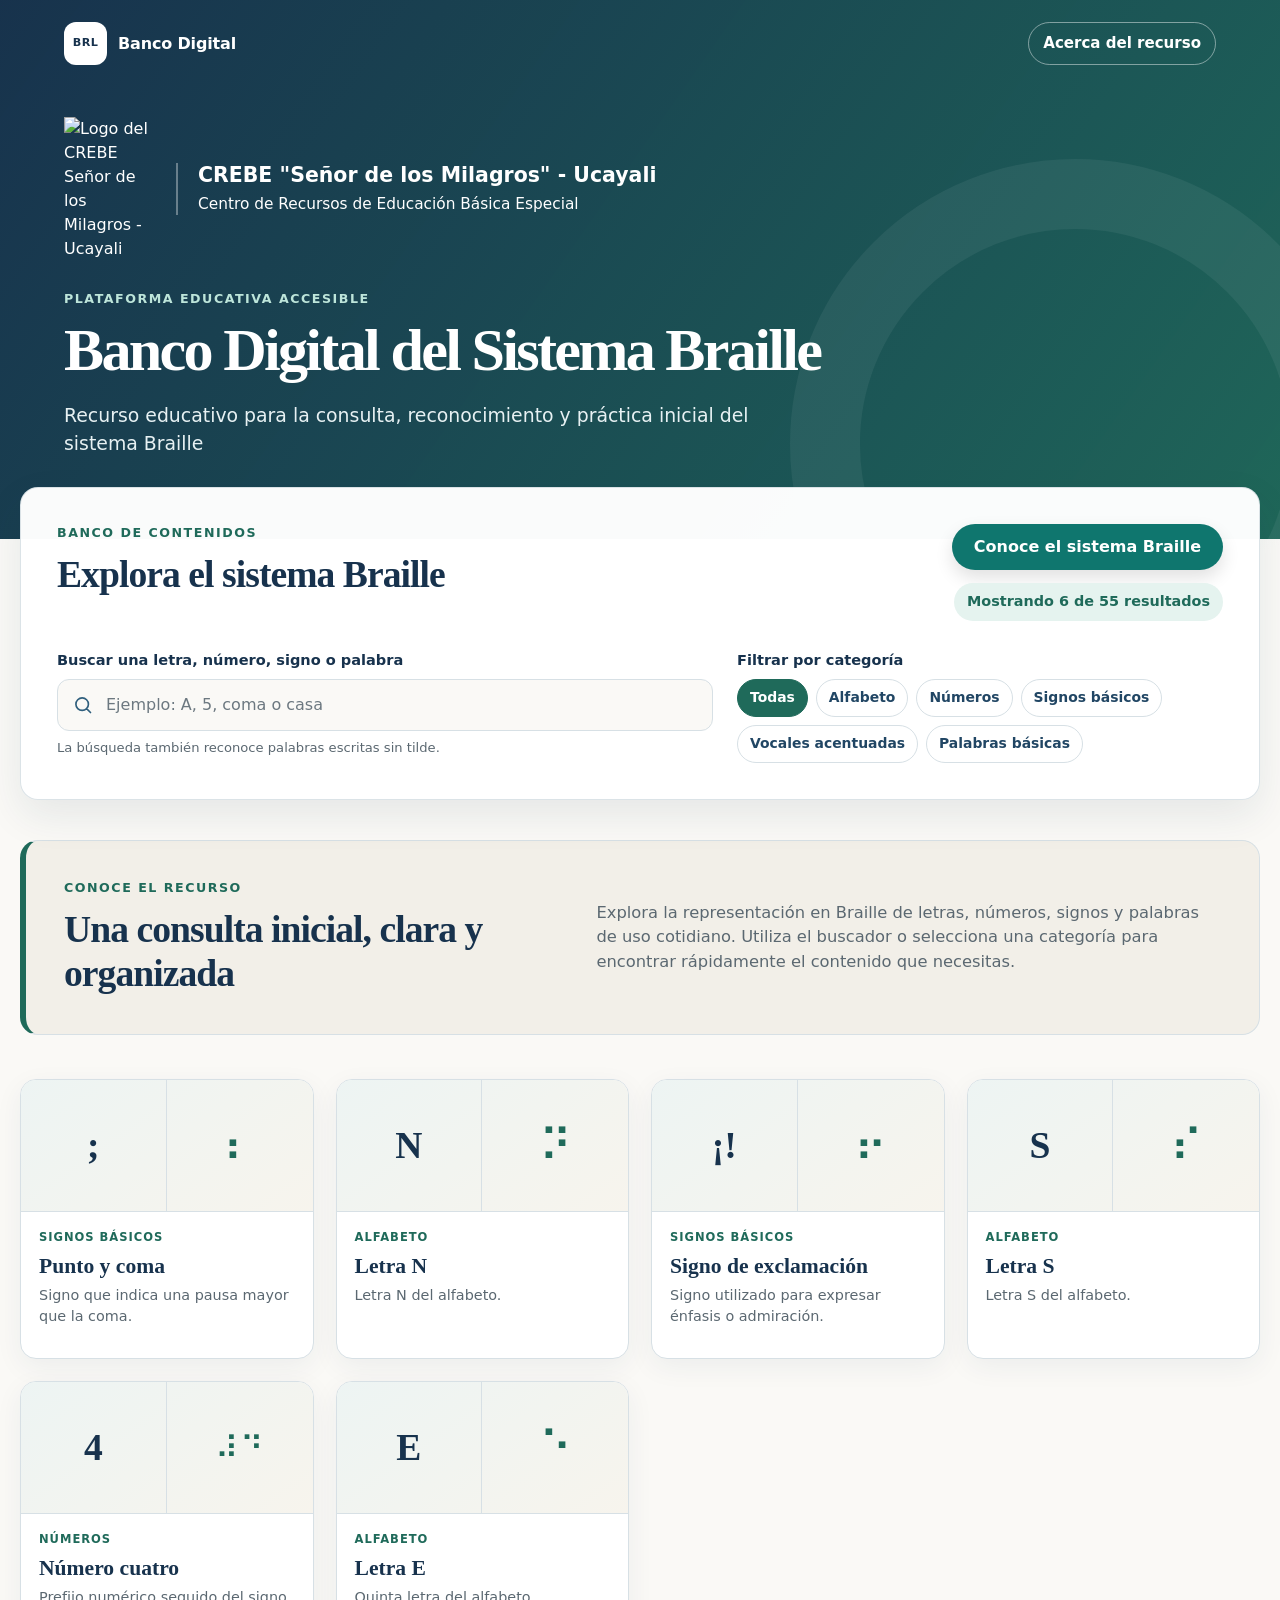
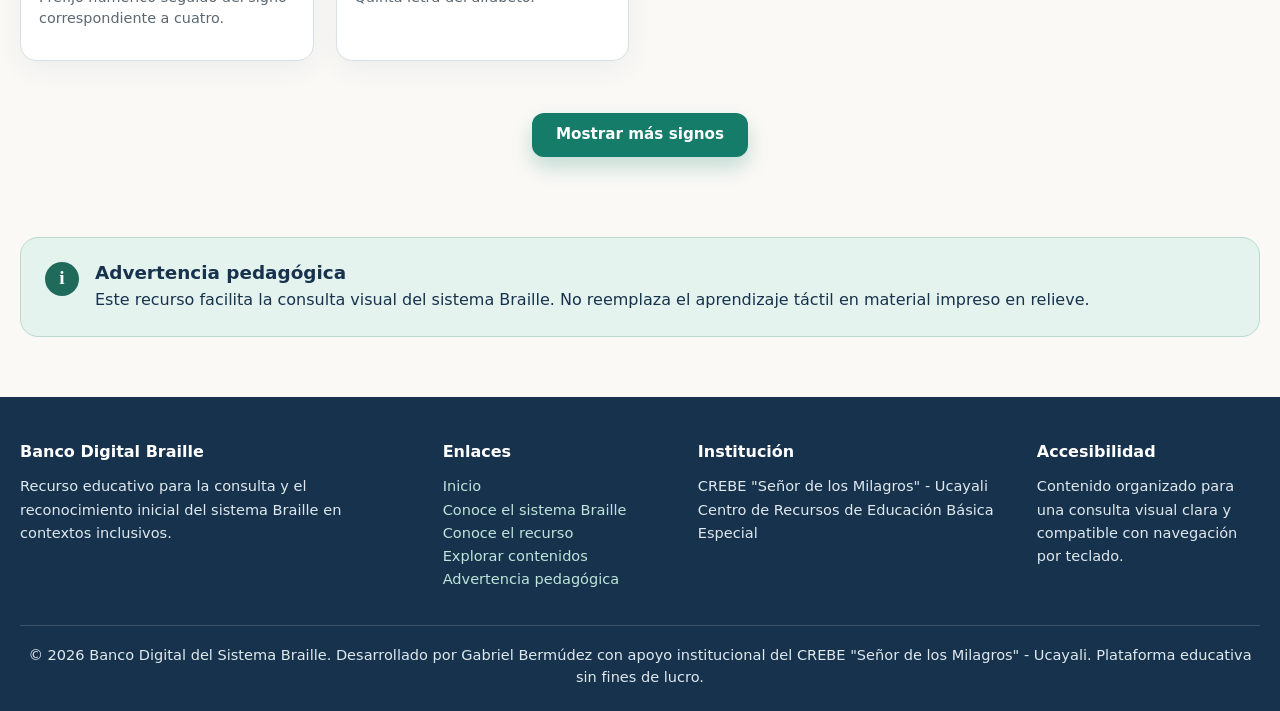
==== index.html @ b53f43fb "Update index.html" ====
<!doctype html>
<html lang="es">
<head>
  <meta charset="utf-8">
  <meta name="viewport" content="width=device-width, initial-scale=1">
  <meta
    name="description"
    content="Banco Digital del Sistema Braille: recurso educativo para consultar letras, números, signos y palabras básicas en Braille."
  >
  <title>Banco Digital del Sistema Braille</title>
  <link rel="stylesheet" href="estilos.css?v=6">

  <style>
    .acciones-panel{
      display:flex;
      flex-direction:column;
      align-items:flex-end;
      gap:10px;
    }

    .botones-panel{
      display:flex;
      flex-wrap:wrap;
      justify-content:flex-end;
      gap:10px;
    }

    .boton-braille-teoria{
      display:inline-block;
      text-decoration:none;
      background:#0f766e;
      color:#ffffff;
      padding:11px 22px;
      border-radius:999px;
      font-weight:800;
      white-space:nowrap;
      box-shadow:0 8px 18px rgba(0,0,0,.12);
    }

    .boton-braille-teoria:hover{
      background:#0b4f4a;
      color:#ffffff;
    }

    @media (max-width:700px){
      .acciones-panel{
        align-items:flex-start;
        width:100%;
      }

      .botones-panel{
        width:100%;
        flex-direction:column;
      }

      .boton-braille-teoria{
        width:100%;
        text-align:center;
      }
    }
  </style>
</head>

<body>
  <a class="salto-contenido" href="#contenido-principal">
    Ir al contenido
  </a>

  <header class="cabecera">
    <nav class="navegacion" aria-label="Navegación principal">
      <a class="marca" href="index.html" aria-label="Inicio">
        <span class="marca-icono" aria-hidden="true">BRL</span>
        <span>Banco Digital</span>
      </a>
      <a class="enlace-cabecera" href="#presentacion">Acerca del recurso</a>
    </nav>

    <div class="portada">
      <div class="bloque-institucional" aria-label="Identidad institucional">
        <img
          class="logo-crebe"
          src="logo-crebe.png"
          alt="Logo del CREBE Señor de los Milagros - Ucayali"
        >
        <div class="texto-institucional">
          <p class="nombre-institucional">
            CREBE "Señor de los Milagros" - Ucayali
          </p>
          <p class="detalle-institucional">
            Centro de Recursos de Educación Básica Especial
          </p>
        </div>
      </div>

      <p class="etiqueta">Plataforma educativa accesible</p>
      <h1>Banco Digital del Sistema Braille</h1>
      <p class="subtitulo">
        Recurso educativo para la consulta, reconocimiento y práctica inicial
        del sistema Braille
      </p>
    </div>
  </header>

  <main id="contenido-principal">

    <section class="panel-busqueda" aria-labelledby="titulo-catalogo">
      <div class="panel-encabezado">
        <div>
          <p class="sobretitulo">Banco de contenidos</p>
          <h2 id="titulo-catalogo">Explora el sistema Braille</h2>
        </div>

        <div class="acciones-panel">
          <div class="botones-panel">
            <a href="teoria.html" class="boton-braille-teoria">
              Conoce el sistema Braille
            </a>
          </div>

          <p
            id="contador-resultados"
            class="contador"
            role="status"
            aria-live="polite"
          >
            Cargando contenidos…
          </p>
        </div>
      </div>

      <div class="herramientas">
        <div class="grupo-busqueda">
          <label for="buscador">
            Buscar una letra, número, signo o palabra
          </label>
          <div class="campo-busqueda">
            <svg
              aria-hidden="true"
              viewBox="0 0 24 24"
              width="20"
              height="20"
            >
              <path
                d="m21 21-4.7-4.7m2.2-5.3a7.5 7.5 0 1 1-15 0 7.5 7.5 0 0 1 15 0Z"
                fill="none"
                stroke="currentColor"
                stroke-linecap="round"
                stroke-width="2"
              />
            </svg>
            <input
              id="buscador"
              name="buscador"
              type="search"
              placeholder="Ejemplo: A, 5, coma o casa"
              autocomplete="off"
              aria-describedby="ayuda-busqueda"
            >
          </div>
          <p id="ayuda-busqueda" class="ayuda">
            La búsqueda también reconoce palabras escritas sin tilde.
          </p>
        </div>

        <div class="grupo-filtros">
          <p id="titulo-filtros">Filtrar por categoría</p>
          <div class="filtros" role="group" aria-labelledby="titulo-filtros">
            <button
              class="filtro activo"
              type="button"
              data-categoria="todas"
              aria-pressed="true"
            >
              Todas
            </button>
            <button
              class="filtro"
              type="button"
              data-categoria="alfabeto"
              aria-pressed="false"
            >
              Alfabeto
            </button>
            <button
              class="filtro"
              type="button"
              data-categoria="numeros"
              aria-pressed="false"
            >
              Números
            </button>
            <button
              class="filtro"
              type="button"
              data-categoria="signos-basicos"
              aria-pressed="false"
            >
              Signos básicos
            </button>
            <button
              class="filtro"
              type="button"
              data-categoria="vocales-acentuadas"
              aria-pressed="false"
            >
              Vocales acentuadas
            </button>
            <button
              class="filtro"
              type="button"
              data-categoria="palabras-basicas"
              aria-pressed="false"
            >
              Palabras básicas
            </button>
          </div>
        </div>
      </div>
    </section>

    <section
      id="presentacion"
      class="seccion-presentacion"
      aria-labelledby="titulo-presentacion"
    >
      <div class="panel-presentacion">
        <div>
          <p class="sobretitulo">Conoce el recurso</p>
          <h2 id="titulo-presentacion">
            Una consulta inicial, clara y organizada
          </h2>
        </div>
        <p>
          Explora la representación en Braille de letras, números, signos y
          palabras de uso cotidiano. Utiliza el buscador o selecciona una
          categoría para encontrar rápidamente el contenido que necesitas.
        </p>
      </div>
    </section>

    <section class="catalogo" aria-labelledby="titulo-resultados">
      <h2 id="titulo-resultados" class="solo-lectores">
        Resultados de la consulta
      </h2>

      <div id="lista-tarjetas" class="lista-tarjetas" aria-busy="true"></div>

      <div class="contenedor-boton-mas">
        <button
          id="mostrar-aleatorio"
          class="boton-mas"
          type="button"
        >
          Mostrar más signos
        </button>
      </div>

      <div id="estado-vacio" class="estado-vacio" hidden>
        <p class="estado-vacio-simbolo" aria-hidden="true">⠿</p>
        <h3>No encontramos resultados</h3>
        <p>
          Prueba con otro término o selecciona una categoría diferente.
        </p>
        <button
          id="limpiar-filtros"
          class="boton boton-primario"
          type="button"
        >
          Ver todos los contenidos
        </button>
      </div>

      <div id="mensaje-error" class="mensaje-error" role="alert" hidden>
        <h3>No se pudieron cargar los contenidos</h3>
        <p>
          Abre el sitio desde un servidor web local o desde GitHub Pages e
          inténtalo nuevamente.
        </p>
      </div>
    </section>

    <section
      id="aviso-pedagogico"
      class="seccion-aviso"
      aria-labelledby="titulo-aviso"
    >
      <aside class="aviso-pedagogico">
        <div class="aviso-icono" aria-hidden="true">i</div>
        <div>
          <h2 id="titulo-aviso">Advertencia pedagógica</h2>
          <p>
            Este recurso facilita la consulta visual del sistema Braille. No
            reemplaza el aprendizaje táctil en material impreso en relieve.
          </p>
        </div>
      </aside>
    </section>
  </main>

  <footer>
    <div class="footer-contenido">
      <div class="footer-bloque">
        <h2>Banco Digital Braille</h2>
        <p>
          Recurso educativo para la consulta y el reconocimiento inicial del
          sistema Braille en contextos inclusivos.
        </p>
      </div>

      <div class="footer-bloque">
        <h2>Enlaces</h2>
        <p>
          <a href="index.html">Inicio</a><br>
          <a href="teoria.html">Conoce el sistema Braille</a><br>
          <a href="#presentacion">Conoce el recurso</a><br>
          <a href="#titulo-catalogo">Explorar contenidos</a><br>
          <a href="#aviso-pedagogico">Advertencia pedagógica</a>
        </p>
      </div>

      <div class="footer-bloque">
        <h2>Institución</h2>
        <p>
          CREBE "Señor de los Milagros" - Ucayali<br>
          Centro de Recursos de Educación Básica Especial
        </p>
      </div>

      <div class="footer-bloque">
        <h2>Accesibilidad</h2>
        <p>
          Contenido organizado para una consulta visual clara y compatible con
          navegación por teclado.
        </p>
      </div>
    </div>

    <div class="footer-final">
      <p>
        © 2026 Banco Digital del Sistema Braille. Desarrollado por Gabriel
        Bermúdez con apoyo institucional del CREBE "Señor de los Milagros" -
        Ucayali. Plataforma educativa sin fines de lucro.
      </p>
    </div>
  </footer>

  <script src="app.js?v=8" defer></script>
</body>
</html>
---- estilos.css ----
:root {
  color-scheme: light;
  --azul-900: #17324d;
  --azul-800: #214664;
  --azul-700: #2f5f7d;
  --azul-100: #e8f1f5;
  --verde-700: #1f6a5a;
  --verde-600: #287c68;
  --verde-100: #e5f3ef;
  --arena-50: #faf9f6;
  --arena-100: #f2efe8;
  --tinta: #202c35;
  --texto-suave: #5b6871;
  --blanco: #ffffff;
  --borde: #d7e0e5;
  --error: #7a2e2e;
  --sombra: 0 16px 40px rgba(23, 50, 77, 0.09);
  --radio: 18px;
  font-family:
    Inter, ui-sans-serif, system-ui, -apple-system, BlinkMacSystemFont,
    "Segoe UI", sans-serif;
}

* {
  box-sizing: border-box;
}

html {
  scroll-behavior: smooth;
}

body {
  min-width: 320px;
  margin: 0;
  color: var(--tinta);
  background:
    radial-gradient(circle at 90% 8%, #dcedea 0, transparent 24rem),
    var(--arena-50);
  line-height: 1.5;
}

button,
input {
  font: inherit;
}

a {
  color: var(--verde-700);
}

a:focus-visible,
button:focus-visible,
input:focus-visible {
  outline: 3px solid #f0ad4e;
  outline-offset: 3px;
}

[hidden] {
  display: none !important;
}

.salto-contenido {
  position: fixed;
  top: 12px;
  left: 12px;
  z-index: 100;
  padding: 10px 14px;
  color: var(--blanco);
  background: var(--azul-900);
  border-radius: 8px;
  transform: translateY(-160%);
  transition: transform 0.2s ease;
}

.salto-contenido:focus {
  transform: translateY(0);
}

/* Cabecera */

.cabecera {
  position: relative;
  overflow: hidden;
  padding: 22px clamp(20px, 5vw, 72px) 82px;
  color: var(--blanco);
  background:
    linear-gradient(125deg, rgba(23, 50, 77, 0.97), rgba(31, 106, 90, 0.93)),
    var(--azul-900);
}

.cabecera::after {
  position: absolute;
  right: -80px;
  bottom: -190px;
  width: 430px;
  height: 430px;
  border: 70px solid rgba(255, 255, 255, 0.06);
  border-radius: 50%;
  content: "";
}

.navegacion {
  position: relative;
  z-index: 1;
  display: flex;
  align-items: center;
  justify-content: space-between;
  max-width: 1240px;
  margin: 0 auto;
}

.marca {
  display: inline-flex;
  gap: 11px;
  align-items: center;
  color: var(--blanco);
  font-weight: 750;
  letter-spacing: -0.01em;
  text-decoration: none;
}

.marca-icono {
  display: grid;
  width: 43px;
  height: 43px;
  place-items: center;
  color: var(--azul-900);
  background: var(--blanco);
  border-radius: 12px;
  font-size: 0.7rem;
  font-weight: 850;
  letter-spacing: 0.04em;
}

.enlace-cabecera {
  padding: 9px 14px;
  color: var(--blanco);
  border: 1px solid rgba(255, 255, 255, 0.45);
  border-radius: 999px;
  font-size: 0.94rem;
  font-weight: 700;
  text-decoration: none;
}

.enlace-cabecera:hover {
  color: var(--azul-900);
  background: var(--blanco);
}

.portada {
  position: relative;
  z-index: 1;
  max-width: 1240px;
  margin: 52px auto 0;
}

.bloque-institucional {
  display: flex;
  gap: 1.25rem;
  align-items: center;
  max-width: 760px;
  margin-bottom: 1.8rem;
}

.logo-crebe {
  display: block;
  flex-shrink: 0;
  width: 92px;
  max-width: 92px;
  height: auto;
  object-fit: contain;
}

.texto-institucional {
  padding-left: 1.25rem;
  border-left: 2px solid rgba(255, 255, 255, 0.35);
}

.nombre-institucional {
  margin: 0;
  color: var(--blanco);
  font-size: clamp(1rem, 1.6vw, 1.35rem);
  font-weight: 700;
  line-height: 1.25;
}

.detalle-institucional {
  margin: 0.35rem 0 0;
  color: var(--blanco);
  font-size: clamp(0.9rem, 1.2vw, 1.05rem);
  font-weight: 500;
  line-height: 1.35;
}

.etiqueta,
.sobretitulo {
  margin: 0 0 10px;
  color: #bde5da;
  font-size: 0.79rem;
  font-weight: 800;
  letter-spacing: 0.12em;
  text-transform: uppercase;
}

.portada h1 {
  max-width: 800px;
  margin: 0;
  font-family: Georgia, "Times New Roman", serif;
  font-size: clamp(2.25rem, 4.7vw, 4.1rem);
  font-weight: 600;
  line-height: 1.03;
  letter-spacing: -0.045em;
}

.subtitulo {
  max-width: 700px;
  margin: 20px 0 0;
  color: #e7f1f3;
  font-size: clamp(1rem, 1.7vw, 1.18rem);
}

/* Contenido principal y búsqueda */

main {
  width: min(1240px, calc(100% - 40px));
  margin: 0 auto;
}

.panel-busqueda {
  position: relative;
  z-index: 2;
  margin-top: -52px;
  padding: clamp(22px, 4vw, 36px);
  background: rgba(255, 255, 255, 0.98);
  border: 1px solid rgba(215, 224, 229, 0.9);
  border-radius: var(--radio);
  box-shadow: var(--sombra);
}

.panel-encabezado {
  display: flex;
  gap: 20px;
  align-items: flex-start;
  justify-content: space-between;
}

.sobretitulo {
  color: var(--verde-700);
}

h2 {
  margin: 0;
  color: var(--azul-900);
  font-family: Georgia, "Times New Roman", serif;
  font-size: clamp(1.7rem, 3vw, 2.35rem);
  font-weight: 600;
  line-height: 1.18;
  letter-spacing: -0.025em;
}

.contador {
  flex: none;
  margin: 3px 0 0;
  padding: 8px 13px;
  color: var(--verde-700);
  background: var(--verde-100);
  border-radius: 999px;
  font-size: 0.9rem;
  font-weight: 800;
}

.herramientas {
  display: grid;
  grid-template-columns: minmax(0, 1.35fr) minmax(300px, 1fr);
  gap: 24px;
  margin-top: 28px;
}

.grupo-busqueda label,
.grupo-filtros > p {
  display: block;
  margin: 0 0 8px;
  color: var(--azul-900);
  font-size: 0.91rem;
  font-weight: 750;
}

.campo-busqueda {
  position: relative;
}

.campo-busqueda svg {
  position: absolute;
  top: 50%;
  left: 16px;
  color: var(--azul-700);
  transform: translateY(-50%);
  pointer-events: none;
}

#buscador {
  width: 100%;
  height: 52px;
  padding: 0 16px 0 48px;
  color: var(--tinta);
  background: var(--arena-50);
  border: 1px solid var(--borde);
  border-radius: 12px;
}

#buscador:hover {
  border-color: var(--azul-700);
}

#buscador::placeholder {
  color: #6c7880;
}

.ayuda {
  margin: 7px 0 0;
  color: var(--texto-suave);
  font-size: 0.82rem;
}

.filtros {
  display: flex;
  flex-wrap: wrap;
  gap: 8px;
}

.filtro {
  min-height: 38px;
  padding: 7px 12px;
  color: var(--azul-800);
  background: var(--blanco);
  border: 1px solid var(--borde);
  border-radius: 999px;
  font-size: 0.87rem;
  font-weight: 750;
  cursor: pointer;
}

.filtro:hover {
  background: var(--azul-100);
  border-color: var(--azul-700);
}

.filtro.activo {
  color: var(--blanco);
  background: var(--verde-700);
  border-color: var(--verde-700);
}

/* Presentación */

.seccion-presentacion {
  padding: 40px 0 0;
  scroll-margin-top: 20px;
}

.panel-presentacion {
  display: grid;
  grid-template-columns: minmax(260px, 0.75fr) minmax(300px, 1fr);
  gap: 4rem;
  align-items: center;
  padding: clamp(24px, 4vw, 38px);
  background: var(--arena-100);
  border: 1px solid var(--borde);
  border-left: 6px solid var(--verde-700);
  border-radius: var(--radio);
}

.panel-presentacion > p {
  margin: 0;
  color: var(--texto-suave);
  font-size: 1.02rem;
}

/* Tarjetas */

.catalogo {
  padding-top: 4px;
}

.lista-tarjetas {
  display: grid;
  grid-template-columns: repeat(4, minmax(0, 1fr));
  gap: 22px;
  padding: 40px 0 18px;
}

.tarjeta {
  position: relative;
  display: flex;
  flex-direction: column;
  min-width: 0;
  min-height: 280px;
  overflow: hidden;
  background: var(--blanco);
  border: 1px solid var(--borde);
  border-radius: 16px;
  box-shadow: 0 8px 28px rgba(23, 50, 77, 0.06);
  transition:
    transform 0.2s ease,
    box-shadow 0.2s ease;
}

.tarjeta:hover {
  box-shadow: 0 16px 34px rgba(23, 50, 77, 0.13);
  transform: translateY(-3px);
}

.tarjeta-visual {
  display: grid;
  grid-template-columns: 1fr 1fr;
  min-height: 132px;
  background: linear-gradient(145deg, #edf4f3, #f7f4ed);
  border-bottom: 1px solid var(--borde);
}

.simbolo-visual,
.simbolo-braille {
  display: grid;
  min-width: 0;
  padding: 0.75rem;
  place-items: center;
  text-align: center;
}

.simbolo-visual {
  color: var(--azul-900);
  border-right: 1px solid var(--borde);
  font-family: Georgia, "Times New Roman", serif;
  font-size: clamp(1.65rem, 4vw, 2.35rem);
  font-weight: 700;
  line-height: 1.1;
}

.simbolo-braille {
  color: var(--verde-700);
  font-family: "Segoe UI Symbol", "Noto Sans Symbols 2", sans-serif;
  font-size: clamp(2rem, 5vw, 2.8rem);
  line-height: 1;
}

.tarjeta[data-categoria="palabras-basicas"] .simbolo-visual {
  font-size: clamp(1.2rem, 2.4vw, 1.55rem);
}

.tarjeta[data-categoria="palabras-basicas"] .simbolo-braille,
.tarjeta[data-categoria="numeros"] .simbolo-braille {
  font-size: clamp(1.55rem, 3vw, 2rem);
  letter-spacing: 0.04em;
}

.tarjeta-cuerpo {
  display: flex;
  flex: 1;
  flex-direction: column;
  align-items: flex-start;
  padding: 17px 18px 19px;
}

.categoria {
  margin: 0 0 7px;
  color: var(--verde-700);
  font-size: 0.72rem;
  font-weight: 850;
  letter-spacing: 0.085em;
  text-transform: uppercase;
}

.tarjeta h3 {
  margin: 0 0 6px;
  color: var(--azul-900);
  font-family: Georgia, "Times New Roman", serif;
  font-size: 1.35rem;
  font-weight: 600;
  line-height: 1.15;
}

.descripcion {
  margin: 0;
  color: var(--texto-suave);
  font-size: 0.9rem;
}

.estado-vacio,
.mensaje-error {
  margin: 40px 0;
  padding: 34px;
  color: var(--texto-suave);
  text-align: center;
  background: var(--blanco);
  border: 1px dashed var(--borde);
  border-radius: var(--radio);
}

.estado-vacio-simbolo {
  margin: 0 0 6px;
  color: var(--verde-700);
  font-size: 3rem;
}

.estado-vacio h3,
.mensaje-error h3 {
  margin: 0 0 6px;
  color: var(--azul-900);
  font-family: Georgia, "Times New Roman", serif;
  font-size: 1.45rem;
}

.estado-vacio p,
.mensaje-error p {
  margin: 0 auto 18px;
}

.mensaje-error {
  color: var(--error);
  background: #fff4f2;
  border-color: #e8b8b2;
}

.mensaje-error h3 {
  color: var(--error);
}

.mensaje-error p {
  margin-bottom: 0;
}

/* Botones y aviso */

.boton {
  display: inline-flex;
  min-height: 44px;
  padding: 10px 17px;
  align-items: center;
  justify-content: center;
  border-radius: 10px;
  font-weight: 750;
  cursor: pointer;
}

.boton-primario {
  color: var(--blanco);
  background: var(--verde-700);
  border: 1px solid var(--verde-700);
}

.boton-primario:hover {
  background: var(--verde-600);
}

.seccion-aviso {
  padding: 26px 0 0;
  scroll-margin-top: 20px;
}

.aviso-pedagogico {
  display: flex;
  gap: 1rem;
  align-items: flex-start;
  padding: 1.5rem;
  color: var(--azul-900);
  background: var(--verde-100);
  border: 1px solid #b9d9d0;
  border-radius: var(--radio);
}

.aviso-icono {
  display: grid;
  flex: 0 0 34px;
  width: 34px;
  height: 34px;
  place-items: center;
  color: var(--blanco);
  background: var(--verde-700);
  border-radius: 50%;
  font-family: Georgia, serif;
  font-size: 1.2rem;
  font-weight: 700;
}

.aviso-pedagogico h2 {
  margin: 0 0 5px;
  font-family: inherit;
  font-size: 1.15rem;
  font-weight: 800;
  letter-spacing: 0;
}

.aviso-pedagogico p {
  margin: 0;
}

/* Pie de página */

footer {
  margin-top: 60px;
  padding: 46px 20px 24px;
  color: #dfe9ed;
  background: var(--azul-900);
  font-size: 0.91rem;
}

.footer-contenido {
  display: grid;
  grid-template-columns: 1.4fr 0.8fr 1.1fr 0.8fr;
  gap: 32px;
  width: min(1240px, 100%);
  margin: 0 auto;
  text-align: left;
}

.footer-bloque h2 {
  margin: 0 0 12px;
  color: var(--blanco);
  font-family: inherit;
  font-size: 1rem;
  font-weight: 800;
  letter-spacing: 0;
}

.footer-bloque p {
  margin: 0;
  color: #dfe9ed;
  line-height: 1.6;
}

.footer-bloque a {
  color: #bde5da;
  text-decoration: none;
}

.footer-bloque a:hover {
  text-decoration: underline;
}

.footer-final {
  width: min(1240px, 100%);
  margin: 34px auto 0;
  padding-top: 18px;
  border-top: 1px solid rgba(255, 255, 255, 0.16);
  text-align: center;
}

.footer-final p {
  margin: 0;
  color: #dfe9ed;
  line-height: 1.5;
}

.solo-lectores {
  position: absolute;
  width: 1px;
  height: 1px;
  padding: 0;
  overflow: hidden;
  clip: rect(0, 0, 0, 0);
  white-space: nowrap;
  border: 0;
}

@media (max-width: 1050px) {
  .lista-tarjetas {
    grid-template-columns: repeat(3, minmax(0, 1fr));
  }

  .herramientas {
    grid-template-columns: 1fr;
  }
}

@media (max-width: 900px) {
  .footer-contenido {
    grid-template-columns: repeat(2, minmax(0, 1fr));
  }
}

@media (max-width: 760px) {
  .cabecera {
    padding-right: 20px;
    padding-bottom: 96px;
    padding-left: 20px;
  }

  .portada {
    margin-top: 46px;
  }

  .bloque-institucional {
    gap: 0.9rem;
    margin-bottom: 1.5rem;
  }

  .logo-crebe {
    width: 76px;
    max-width: 76px;
  }

  .texto-institucional {
    padding-left: 0.8rem;
  }

  .nombre-institucional {
    font-size: 0.95rem;
  }

  .detalle-institucional {
    font-size: 0.82rem;
  }

  main {
    width: min(100% - 28px, 1240px);
  }

  .panel-busqueda {
    margin-top: -48px;
  }

  .panel-encabezado {
    align-items: stretch;
    flex-direction: column;
  }

  .contador {
    align-self: flex-start;
  }

  .panel-presentacion {
    grid-template-columns: 1fr;
    gap: 18px;
  }

  .lista-tarjetas {
    grid-template-columns: repeat(2, minmax(0, 1fr));
    gap: 15px;
  }
}

@media (max-width: 560px) {
  .footer-contenido {
    grid-template-columns: 1fr;
    gap: 24px;
  }

  footer {
    padding: 34px 20px 22px;
  }
}

@media (max-width: 500px) {
  .marca > span:last-child {
    display: none;
  }

  .enlace-cabecera {
    font-size: 0.84rem;
  }

  .bloque-institucional {
    gap: 0.75rem;
  }

  .logo-crebe {
    width: 68px;
    max-width: 68px;
  }

  .texto-institucional {
    padding-left: 0.7rem;
  }

  .nombre-institucional {
    font-size: 0.84rem;
  }

  .detalle-institucional {
    font-size: 0.74rem;
  }

  .portada h1 {
    font-size: 2.45rem;
  }

  .subtitulo {
    font-size: 1rem;
  }

  .filtros {
    display: grid;
    grid-template-columns: repeat(2, minmax(0, 1fr));
  }

  .filtro {
    border-radius: 10px;
  }

  .lista-tarjetas {
    grid-template-columns: 1fr;
  }

  .boton {
    width: 100%;
  }

  .tarjeta {
    min-height: 250px;
  }
}

@media (prefers-reduced-motion: reduce) {
  *,
  *::before,
  *::after {
    scroll-behavior: auto !important;
    transition: none !important;
  }
}
.contenedor-boton-mas {
  width: 100%;
  display: flex;
  justify-content: center;
  align-items: center;
  margin: 34px 0 54px;
}

.boton-mas {
  border: none;
  border-radius: 12px;
  background: #147c68;
  color: #ffffff;
  padding: 14px 24px;
  font-family: inherit;
  font-size: 0.95rem;
  font-weight: 800;
  line-height: 1;
  cursor: pointer;
  box-shadow: 0 10px 20px rgba(20, 124, 104, 0.24);
  transition:
    transform 0.18s ease,
    box-shadow 0.18s ease,
    background-color 0.18s ease;
}

.boton-mas:hover {
  background: #0f6b5a;
  transform: translateY(-2px);
  box-shadow: 0 14px 24px rgba(20, 124, 104, 0.28);
}

.boton-mas:active {
  transform: translateY(0);
  box-shadow: 0 8px 16px rgba(20, 124, 104, 0.22);
}

.boton-mas:focus-visible {
  outline: 3px solid rgba(20, 124, 104, 0.32);
  outline-offset: 4px;
}

@media (max-width: 640px) {
  .contenedor-boton-mas {
    margin: 28px 0 44px;
  }

  .boton-mas {
    width: 100%;
    max-width: 260px;
    padding: 14px 18px;
  }
  .signo-generador-braille{
  display:grid;
  grid-template-columns:repeat(2, 52px);
  grid-template-rows:repeat(3, 52px);
  gap:12px 18px;
  justify-content:center;
  align-items:center;
  max-width:160px;
  margin:18px auto;
  padding:18px 14px;
  border:3px solid #1f2933;
  border-radius:14px;
  background:#ffffff;
}

.punto-braille{
  width:48px;
  height:48px;
  border:2px solid #0f5f8f;
  border-radius:50%;
  display:flex;
  align-items:center;
  justify-content:center;
  font-weight:700;
  color:#0f5f8f;
  background:#ffffff;
}
}
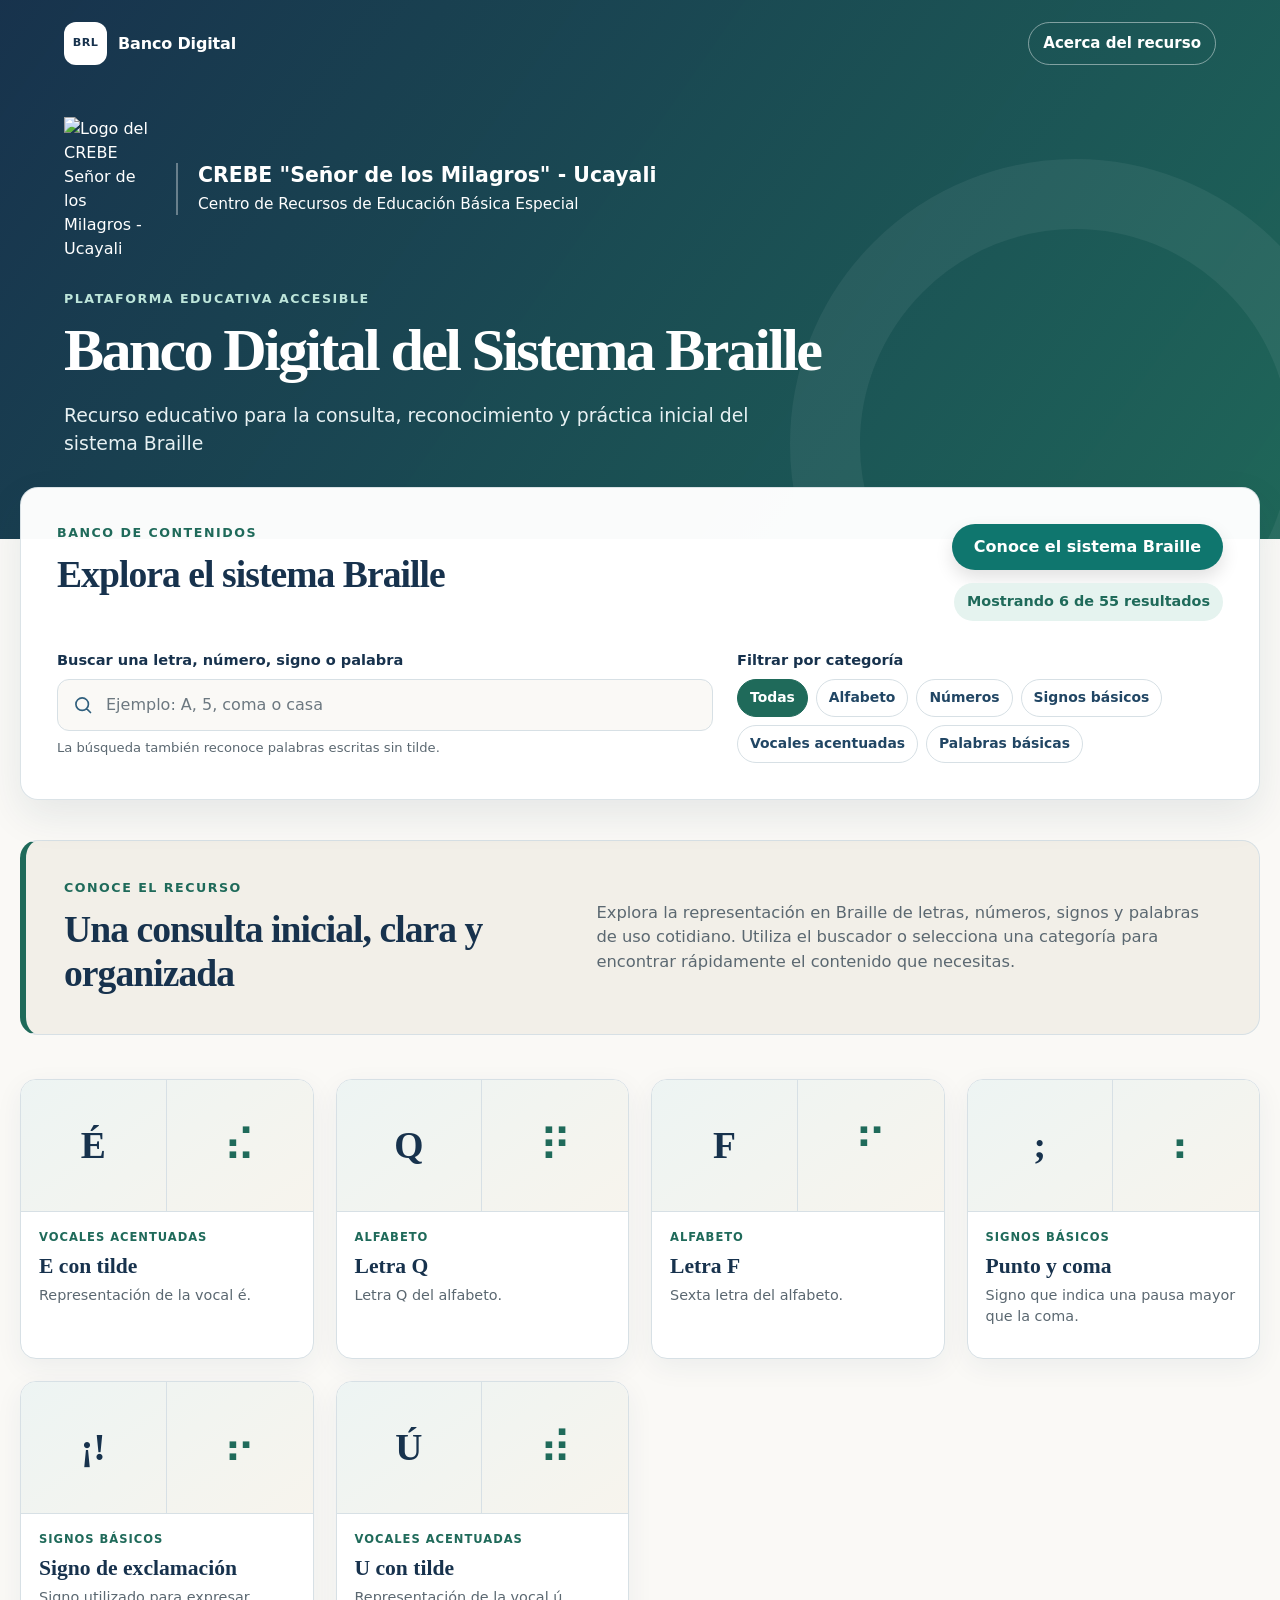
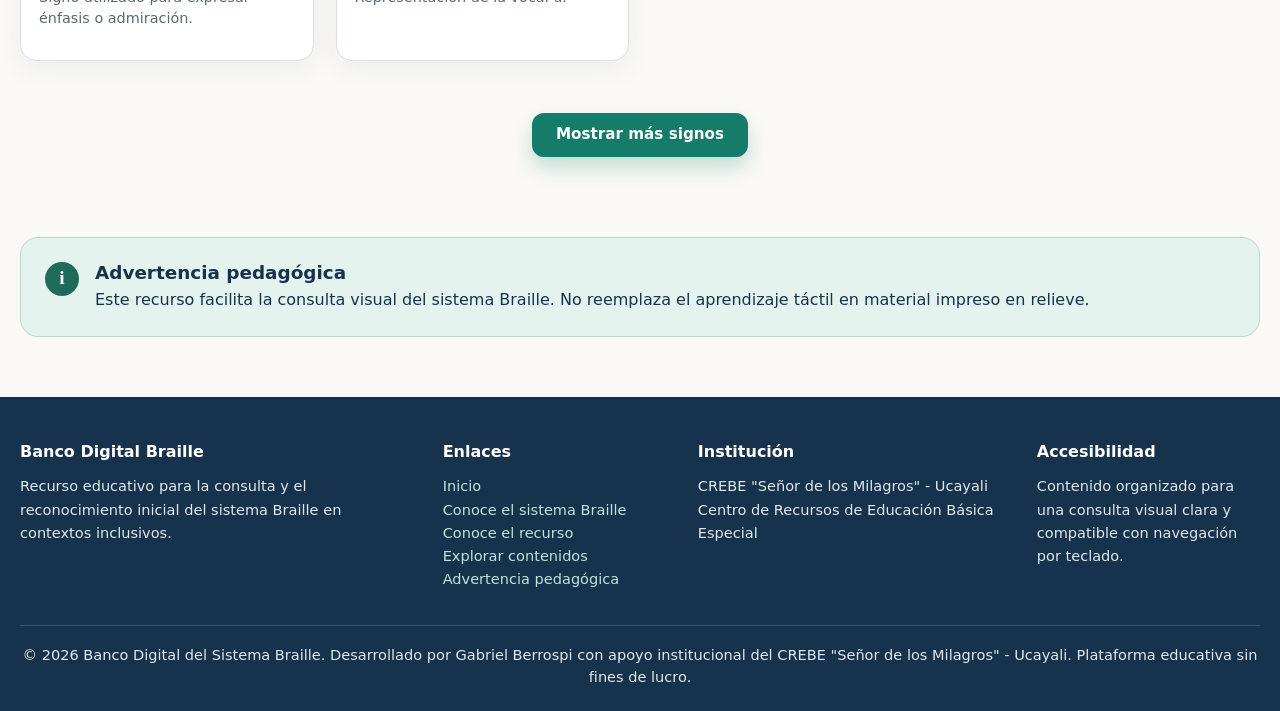
==== commit 2076ddc3: "Update index.html" ====
--- a/index.html
+++ b/index.html
@@ -338,7 +338,7 @@
     <div class="footer-final">
       <p>
         © 2026 Banco Digital del Sistema Braille. Desarrollado por Gabriel
-        Bermúdez con apoyo institucional del CREBE "Señor de los Milagros" -
+        Berrospi con apoyo institucional del CREBE "Señor de los Milagros" -
         Ucayali. Plataforma educativa sin fines de lucro.
       </p>
     </div>
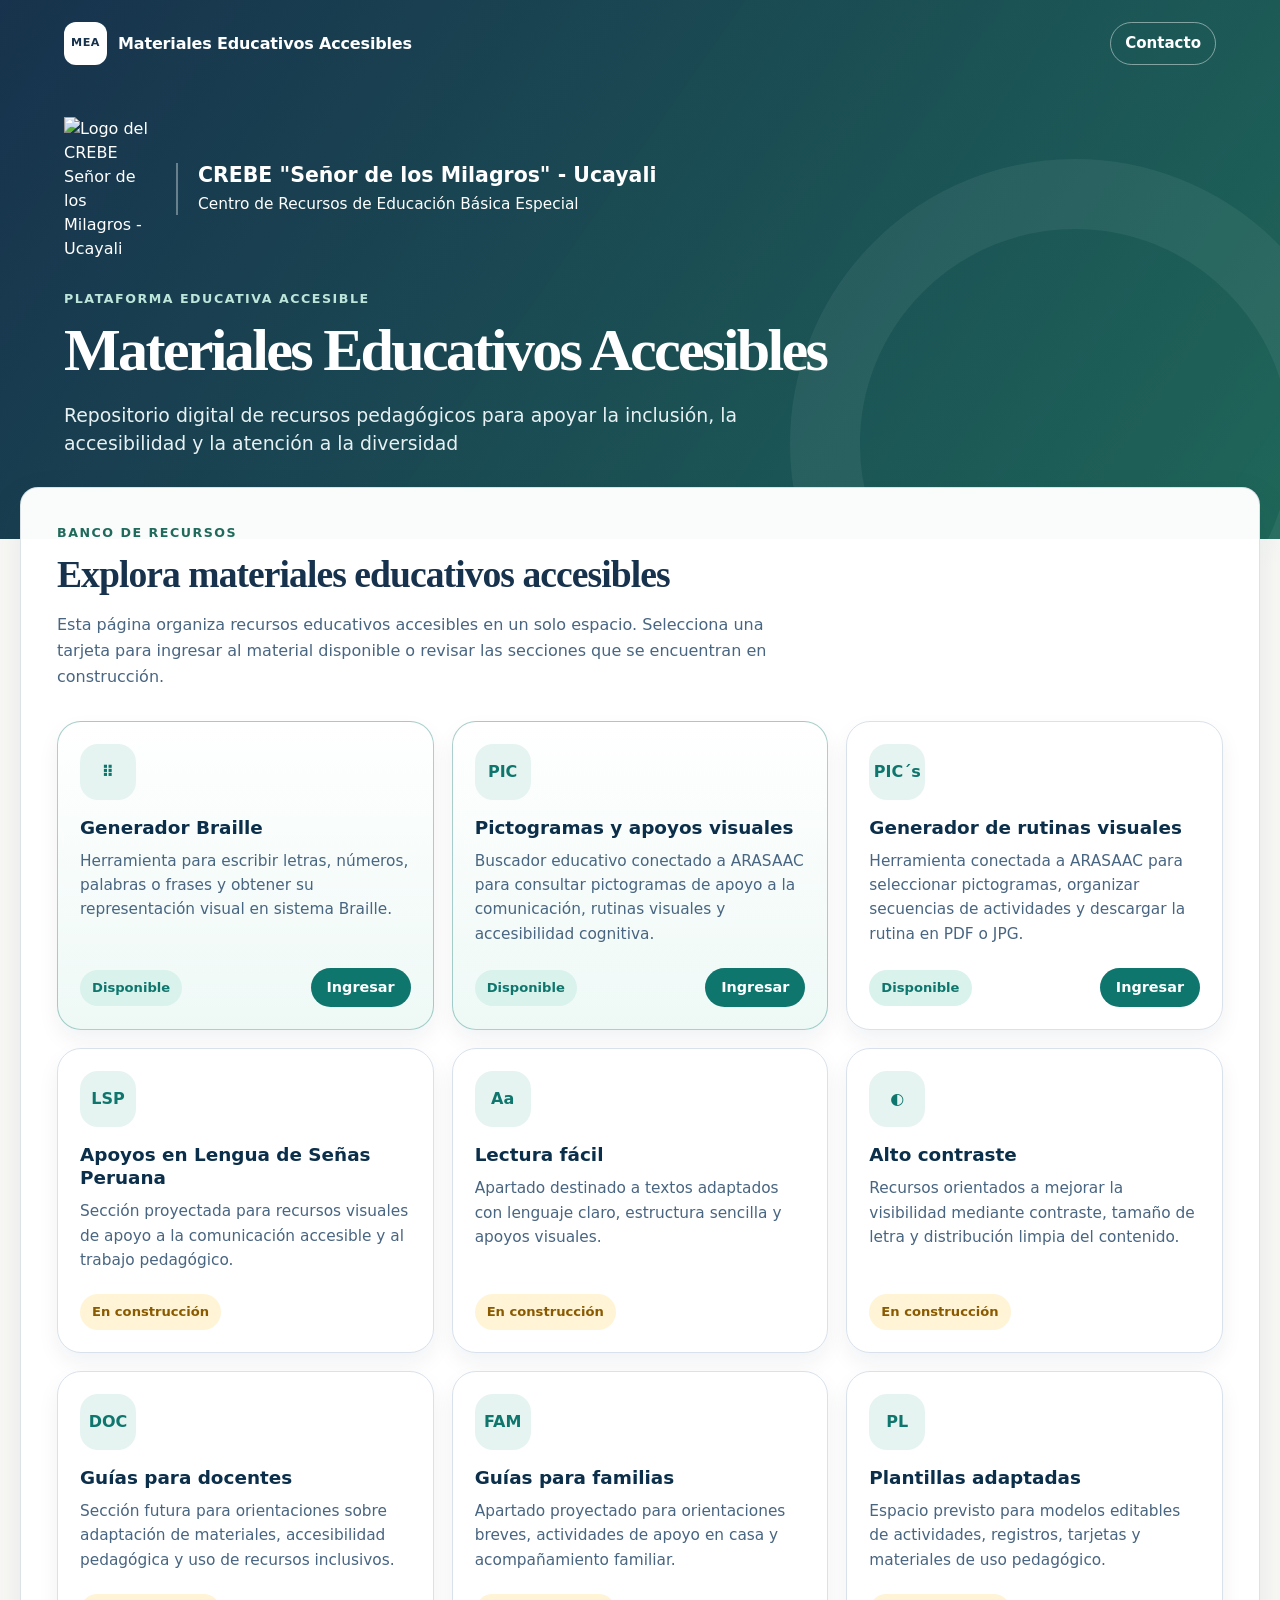
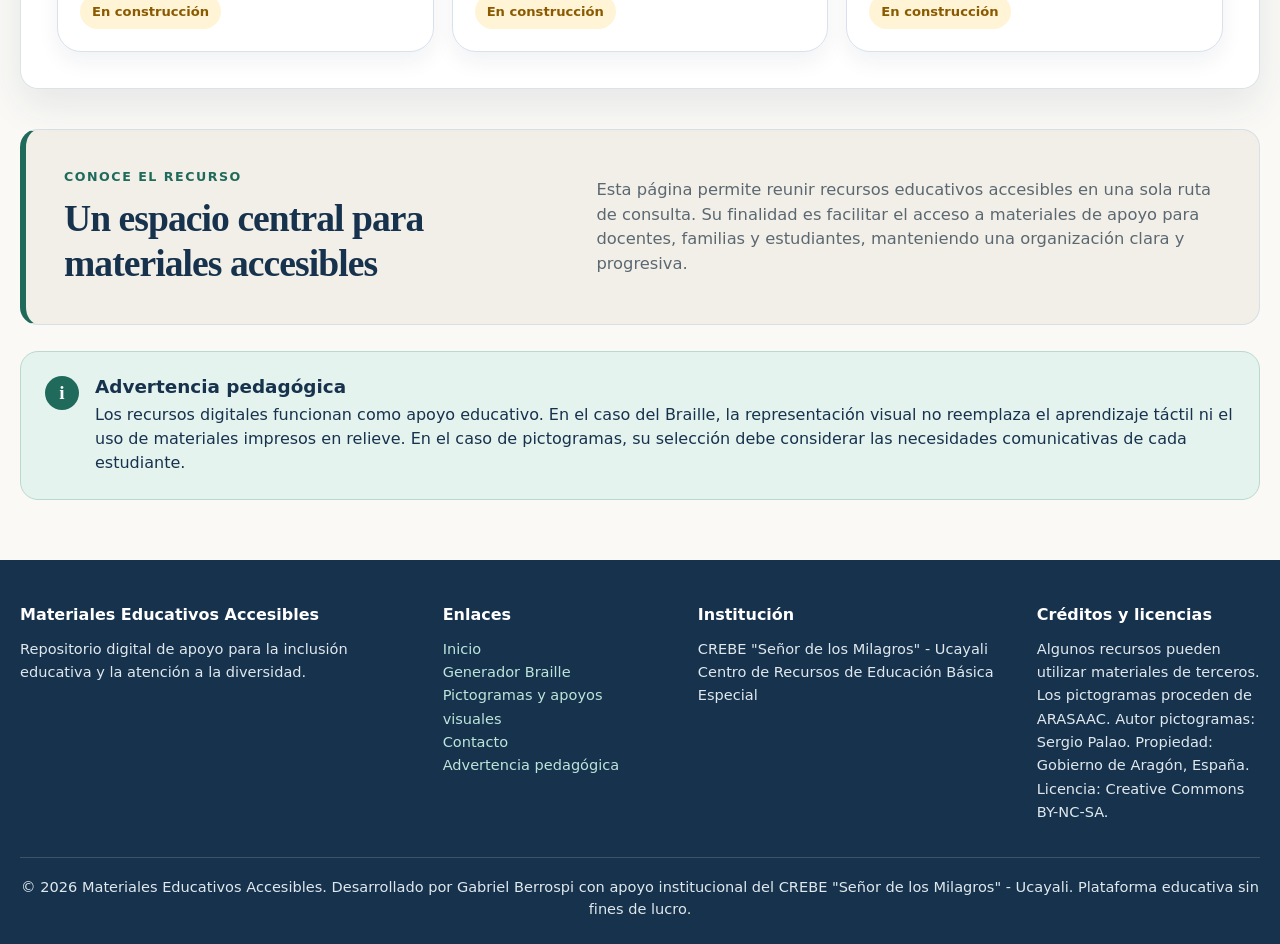
==== commit e23a76ea: "Update index.html for educational resource content" ====
--- a/index.html
+++ b/index.html
@@ -5,55 +5,137 @@
   <meta name="viewport" content="width=device-width, initial-scale=1">
   <meta
     name="description"
-    content="Banco Digital del Sistema Braille: recurso educativo para consultar letras, números, signos y palabras básicas en Braille."
+    content="Materiales Educativos Accesibles: repositorio digital de recursos pedagógicos para la inclusión, la accesibilidad y la atención a la diversidad."
   >
-  <title>Banco Digital del Sistema Braille</title>
-  <link rel="stylesheet" href="estilos.css?v=6">
+  <title>Materiales Educativos Accesibles</title>
+  <link rel="stylesheet" href="estilos.css?v=7">
 
   <style>
-    .acciones-panel{
+    .panel-busqueda .panel-encabezado{
+      display:block;
+      margin-bottom:30px;
+    }
+
+    .texto-panel-materiales{
+      max-width:760px;
+      margin:14px 0 0;
+      color:#486581;
+      line-height:1.65;
+      font-size:1rem;
+    }
+
+    .grid-materiales{
+      display:grid;
+      grid-template-columns:repeat(3,1fr);
+      gap:18px;
+      margin-top:28px;
+    }
+
+    .tarjeta-material{
+      background:#ffffff;
+      border:1px solid #d9e2ec;
+      border-radius:24px;
+      padding:22px;
+      min-height:250px;
       display:flex;
       flex-direction:column;
-      align-items:flex-end;
+      justify-content:space-between;
+      box-shadow:0 10px 22px rgba(16,42,67,.06);
+    }
+
+    .tarjeta-material.disponible{
+      background:linear-gradient(180deg,#ffffff 0%,#eef9f6 100%);
+      border-color:rgba(15,118,110,.35);
+    }
+
+    .material-icono{
+      width:56px;
+      height:56px;
+      border-radius:18px;
+      background:#e6f4f1;
+      color:#0f766e;
+      display:flex;
+      align-items:center;
+      justify-content:center;
+      font-weight:900;
+      font-size:1rem;
+      margin-bottom:16px;
+    }
+
+    .tarjeta-material h3{
+      margin:0 0 10px;
+      color:#0b2f4a;
+      font-size:1.15rem;
+      line-height:1.25;
+    }
+
+    .tarjeta-material p{
+      margin:0;
+      color:#486581;
+      line-height:1.58;
+      font-size:.96rem;
+    }
+
+    .tarjeta-pie{
+      margin-top:22px;
+      display:flex;
+      justify-content:space-between;
+      align-items:center;
       gap:10px;
-    }
-
-    .botones-panel{
-      display:flex;
       flex-wrap:wrap;
-      justify-content:flex-end;
-      gap:10px;
-    }
-
-    .boton-braille-teoria{
+    }
+
+    .estado-material{
+      display:inline-block;
+      padding:8px 12px;
+      border-radius:999px;
+      font-size:.82rem;
+      font-weight:800;
+    }
+
+    .estado-material.disponible{
+      background:#d9f2ec;
+      color:#0f766e;
+    }
+
+    .estado-material.construccion{
+      background:#fff4d6;
+      color:#8a5a00;
+    }
+
+    .enlace-material{
       display:inline-block;
       text-decoration:none;
       background:#0f766e;
       color:#ffffff;
-      padding:11px 22px;
+      padding:9px 16px;
       border-radius:999px;
       font-weight:800;
-      white-space:nowrap;
-      box-shadow:0 8px 18px rgba(0,0,0,.12);
-    }
-
-    .boton-braille-teoria:hover{
+      font-size:.9rem;
+    }
+
+    .enlace-material:hover{
       background:#0b4f4a;
       color:#ffffff;
     }
 
+    @media (max-width:900px){
+      .grid-materiales{
+        grid-template-columns:repeat(2,1fr);
+      }
+    }
+
     @media (max-width:700px){
-      .acciones-panel{
+      .grid-materiales{
+        grid-template-columns:1fr;
+      }
+
+      .tarjeta-pie{
+        flex-direction:column;
         align-items:flex-start;
-        width:100%;
       }
 
-      .botones-panel{
-        width:100%;
-        flex-direction:column;
-      }
-
-      .boton-braille-teoria{
+      .enlace-material{
         width:100%;
         text-align:center;
       }
@@ -69,10 +151,13 @@
   <header class="cabecera">
     <nav class="navegacion" aria-label="Navegación principal">
       <a class="marca" href="index.html" aria-label="Inicio">
-        <span class="marca-icono" aria-hidden="true">BRL</span>
-        <span>Banco Digital</span>
+        <span class="marca-icono" aria-hidden="true">MEA</span>
+        <span>Materiales Educativos Accesibles</span>
       </a>
-      <a class="enlace-cabecera" href="#presentacion">Acerca del recurso</a>
+
+      <a class="enlace-cabecera" href="contacto.html">
+        Contacto
+      </a>
     </nav>
 
     <div class="portada">
@@ -93,10 +178,14 @@
       </div>
 
       <p class="etiqueta">Plataforma educativa accesible</p>
-      <h1>Banco Digital del Sistema Braille</h1>
+      <h1>
+        <a href="index.html" style="color:inherit;text-decoration:none;">
+          Materiales Educativos Accesibles
+        </a>
+      </h1>
       <p class="subtitulo">
-        Recurso educativo para la consulta, reconocimiento y práctica inicial
-        del sistema Braille
+        Repositorio digital de recursos pedagógicos para apoyar la inclusión,
+        la accesibilidad y la atención a la diversidad
       </p>
     </div>
   </header>
@@ -106,115 +195,157 @@
     <section class="panel-busqueda" aria-labelledby="titulo-catalogo">
       <div class="panel-encabezado">
         <div>
-          <p class="sobretitulo">Banco de contenidos</p>
-          <h2 id="titulo-catalogo">Explora el sistema Braille</h2>
-        </div>
-
-        <div class="acciones-panel">
-          <div class="botones-panel">
-            <a href="teoria.html" class="boton-braille-teoria">
-              Conoce el sistema Braille
-            </a>
-          </div>
-
-          <p
-            id="contador-resultados"
-            class="contador"
-            role="status"
-            aria-live="polite"
-          >
-            Cargando contenidos…
+          <p class="sobretitulo">Banco de recursos</p>
+          <h2 id="titulo-catalogo">Explora materiales educativos accesibles</h2>
+          <p class="texto-panel-materiales">
+            Esta página organiza recursos educativos accesibles en un solo
+            espacio. Selecciona una tarjeta para ingresar al material disponible
+            o revisar las secciones que se encuentran en construcción.
           </p>
         </div>
       </div>
 
-      <div class="herramientas">
-        <div class="grupo-busqueda">
-          <label for="buscador">
-            Buscar una letra, número, signo o palabra
-          </label>
-          <div class="campo-busqueda">
-            <svg
-              aria-hidden="true"
-              viewBox="0 0 24 24"
-              width="20"
-              height="20"
-            >
-              <path
-                d="m21 21-4.7-4.7m2.2-5.3a7.5 7.5 0 1 1-15 0 7.5 7.5 0 0 1 15 0Z"
-                fill="none"
-                stroke="currentColor"
-                stroke-linecap="round"
-                stroke-width="2"
-              />
-            </svg>
-            <input
-              id="buscador"
-              name="buscador"
-              type="search"
-              placeholder="Ejemplo: A, 5, coma o casa"
-              autocomplete="off"
-              aria-describedby="ayuda-busqueda"
-            >
-          </div>
-          <p id="ayuda-busqueda" class="ayuda">
-            La búsqueda también reconoce palabras escritas sin tilde.
-          </p>
-        </div>
-
-        <div class="grupo-filtros">
-          <p id="titulo-filtros">Filtrar por categoría</p>
-          <div class="filtros" role="group" aria-labelledby="titulo-filtros">
-            <button
-              class="filtro activo"
-              type="button"
-              data-categoria="todas"
-              aria-pressed="true"
-            >
-              Todas
-            </button>
-            <button
-              class="filtro"
-              type="button"
-              data-categoria="alfabeto"
-              aria-pressed="false"
-            >
-              Alfabeto
-            </button>
-            <button
-              class="filtro"
-              type="button"
-              data-categoria="numeros"
-              aria-pressed="false"
-            >
-              Números
-            </button>
-            <button
-              class="filtro"
-              type="button"
-              data-categoria="signos-basicos"
-              aria-pressed="false"
-            >
-              Signos básicos
-            </button>
-            <button
-              class="filtro"
-              type="button"
-              data-categoria="vocales-acentuadas"
-              aria-pressed="false"
-            >
-              Vocales acentuadas
-            </button>
-            <button
-              class="filtro"
-              type="button"
-              data-categoria="palabras-basicas"
-              aria-pressed="false"
-            >
-              Palabras básicas
-            </button>
-          </div>
-        </div>
+      <div class="grid-materiales">
+
+        <article class="tarjeta-material disponible">
+          <div>
+            <div class="material-icono" aria-hidden="true">⠿</div>
+            <h3>Generador Braille</h3>
+            <p>
+              Herramienta para escribir letras, números, palabras o frases y
+              obtener su representación visual en sistema Braille.
+            </p>
+          </div>
+
+          <div class="tarjeta-pie">
+            <span class="estado-material disponible">Disponible</span>
+            <a class="enlace-material" href="generador.html">Ingresar</a>
+          </div>
+        </article>
+
+        <article class="tarjeta-material disponible">
+          <div>
+            <div class="material-icono" aria-hidden="true">PIC</div>
+            <h3>Pictogramas y apoyos visuales</h3>
+            <p>
+              Buscador educativo conectado a ARASAAC para consultar pictogramas
+              de apoyo a la comunicación, rutinas visuales y accesibilidad
+              cognitiva.
+            </p>
+          </div>
+
+          <div class="tarjeta-pie">
+            <span class="estado-material disponible">Disponible</span>
+            <a class="enlace-material" href="pictogramas.html">Ingresar</a>
+          </div>
+        </article>
+
+        <article class="tarjeta-material">
+          <div>
+            <div class="material-icono" aria-hidden="true">PIC´s</div>
+            <h3>Generador de rutinas visuales</h3>
+            <p>
+              Herramienta conectada a ARASAAC para seleccionar pictogramas, organizar
+              secuencias de actividades y descargar la rutina en PDF o JPG.
+            </p>
+          </div>
+
+          <div class="tarjeta-pie">
+            <span class="estado-material disponible">Disponible</span>
+            <a class="enlace-material" href="rutinas.html">Ingresar</a>
+          </div>
+        </article>
+
+        <article class="tarjeta-material">
+          <div>
+            <div class="material-icono" aria-hidden="true">LSP</div>
+            <h3>Apoyos en Lengua de Señas Peruana</h3>
+            <p>
+              Sección proyectada para recursos visuales de apoyo a la
+              comunicación accesible y al trabajo pedagógico.
+            </p>
+          </div>
+
+          <div class="tarjeta-pie">
+            <span class="estado-material construccion">En construcción</span>
+          </div>
+        </article>
+
+        <article class="tarjeta-material">
+          <div>
+            <div class="material-icono" aria-hidden="true">Aa</div>
+            <h3>Lectura fácil</h3>
+            <p>
+              Apartado destinado a textos adaptados con lenguaje claro,
+              estructura sencilla y apoyos visuales.
+            </p>
+          </div>
+
+          <div class="tarjeta-pie">
+            <span class="estado-material construccion">En construcción</span>
+          </div>
+        </article>
+
+        <article class="tarjeta-material">
+          <div>
+            <div class="material-icono" aria-hidden="true">◐</div>
+            <h3>Alto contraste</h3>
+            <p>
+              Recursos orientados a mejorar la visibilidad mediante contraste,
+              tamaño de letra y distribución limpia del contenido.
+            </p>
+          </div>
+
+          <div class="tarjeta-pie">
+            <span class="estado-material construccion">En construcción</span>
+          </div>
+        </article>
+
+        <article class="tarjeta-material">
+          <div>
+            <div class="material-icono" aria-hidden="true">DOC</div>
+            <h3>Guías para docentes</h3>
+            <p>
+              Sección futura para orientaciones sobre adaptación de materiales,
+              accesibilidad pedagógica y uso de recursos inclusivos.
+            </p>
+          </div>
+
+          <div class="tarjeta-pie">
+            <span class="estado-material construccion">En construcción</span>
+          </div>
+        </article>
+
+        <article class="tarjeta-material">
+          <div>
+            <div class="material-icono" aria-hidden="true">FAM</div>
+            <h3>Guías para familias</h3>
+            <p>
+              Apartado proyectado para orientaciones breves, actividades de
+              apoyo en casa y acompañamiento familiar.
+            </p>
+          </div>
+
+          <div class="tarjeta-pie">
+            <span class="estado-material construccion">En construcción</span>
+          </div>
+        </article>
+
+        <article class="tarjeta-material">
+          <div>
+            <div class="material-icono" aria-hidden="true">PL</div>
+            <h3>Plantillas adaptadas</h3>
+            <p>
+              Espacio previsto para modelos editables de actividades, registros,
+              tarjetas y materiales de uso pedagógico.
+            </p>
+          </div>
+
+          <div class="tarjeta-pie">
+            <span class="estado-material construccion">En construcción</span>
+          </div>
+        </article>
+
       </div>
     </section>
 
@@ -227,54 +358,14 @@
         <div>
           <p class="sobretitulo">Conoce el recurso</p>
           <h2 id="titulo-presentacion">
-            Una consulta inicial, clara y organizada
+            Un espacio central para materiales accesibles
           </h2>
         </div>
         <p>
-          Explora la representación en Braille de letras, números, signos y
-          palabras de uso cotidiano. Utiliza el buscador o selecciona una
-          categoría para encontrar rápidamente el contenido que necesitas.
-        </p>
-      </div>
-    </section>
-
-    <section class="catalogo" aria-labelledby="titulo-resultados">
-      <h2 id="titulo-resultados" class="solo-lectores">
-        Resultados de la consulta
-      </h2>
-
-      <div id="lista-tarjetas" class="lista-tarjetas" aria-busy="true"></div>
-
-      <div class="contenedor-boton-mas">
-        <button
-          id="mostrar-aleatorio"
-          class="boton-mas"
-          type="button"
-        >
-          Mostrar más signos
-        </button>
-      </div>
-
-      <div id="estado-vacio" class="estado-vacio" hidden>
-        <p class="estado-vacio-simbolo" aria-hidden="true">⠿</p>
-        <h3>No encontramos resultados</h3>
-        <p>
-          Prueba con otro término o selecciona una categoría diferente.
-        </p>
-        <button
-          id="limpiar-filtros"
-          class="boton boton-primario"
-          type="button"
-        >
-          Ver todos los contenidos
-        </button>
-      </div>
-
-      <div id="mensaje-error" class="mensaje-error" role="alert" hidden>
-        <h3>No se pudieron cargar los contenidos</h3>
-        <p>
-          Abre el sitio desde un servidor web local o desde GitHub Pages e
-          inténtalo nuevamente.
+          Esta página permite reunir recursos educativos accesibles en una sola
+          ruta de consulta. Su finalidad es facilitar el acceso a materiales de
+          apoyo para docentes, familias y estudiantes, manteniendo una
+          organización clara y progresiva.
         </p>
       </div>
     </section>
@@ -289,8 +380,11 @@
         <div>
           <h2 id="titulo-aviso">Advertencia pedagógica</h2>
           <p>
-            Este recurso facilita la consulta visual del sistema Braille. No
-            reemplaza el aprendizaje táctil en material impreso en relieve.
+            Los recursos digitales funcionan como apoyo educativo. En el caso
+            del Braille, la representación visual no reemplaza el aprendizaje
+            táctil ni el uso de materiales impresos en relieve. En el caso de
+            pictogramas, su selección debe considerar las necesidades
+            comunicativas de cada estudiante.
           </p>
         </div>
       </aside>
@@ -300,10 +394,10 @@
   <footer>
     <div class="footer-contenido">
       <div class="footer-bloque">
-        <h2>Banco Digital Braille</h2>
+        <h2>Materiales Educativos Accesibles</h2>
         <p>
-          Recurso educativo para la consulta y el reconocimiento inicial del
-          sistema Braille en contextos inclusivos.
+          Repositorio digital de apoyo para la inclusión educativa y la atención
+          a la diversidad.
         </p>
       </div>
 
@@ -311,9 +405,9 @@
         <h2>Enlaces</h2>
         <p>
           <a href="index.html">Inicio</a><br>
-          <a href="teoria.html">Conoce el sistema Braille</a><br>
-          <a href="#presentacion">Conoce el recurso</a><br>
-          <a href="#titulo-catalogo">Explorar contenidos</a><br>
+          <a href="generador.html">Generador Braille</a><br>
+          <a href="pictogramas.html">Pictogramas y apoyos visuales</a><br>
+          <a href="contacto.html">Contacto</a><br>
           <a href="#aviso-pedagogico">Advertencia pedagógica</a>
         </p>
       </div>
@@ -327,23 +421,23 @@
       </div>
 
       <div class="footer-bloque">
-        <h2>Accesibilidad</h2>
+        <h2>Créditos y licencias</h2>
         <p>
-          Contenido organizado para una consulta visual clara y compatible con
-          navegación por teclado.
+          Algunos recursos pueden utilizar materiales de terceros. Los
+          pictogramas proceden de ARASAAC. Autor pictogramas: Sergio Palao.
+          Propiedad: Gobierno de Aragón, España. Licencia: Creative Commons
+          BY-NC-SA.
         </p>
       </div>
     </div>
 
     <div class="footer-final">
       <p>
-        © 2026 Banco Digital del Sistema Braille. Desarrollado por Gabriel
+        © 2026 Materiales Educativos Accesibles. Desarrollado por Gabriel
         Berrospi con apoyo institucional del CREBE "Señor de los Milagros" -
         Ucayali. Plataforma educativa sin fines de lucro.
       </p>
     </div>
   </footer>
-
-  <script src="app.js?v=8" defer></script>
 </body>
 </html>
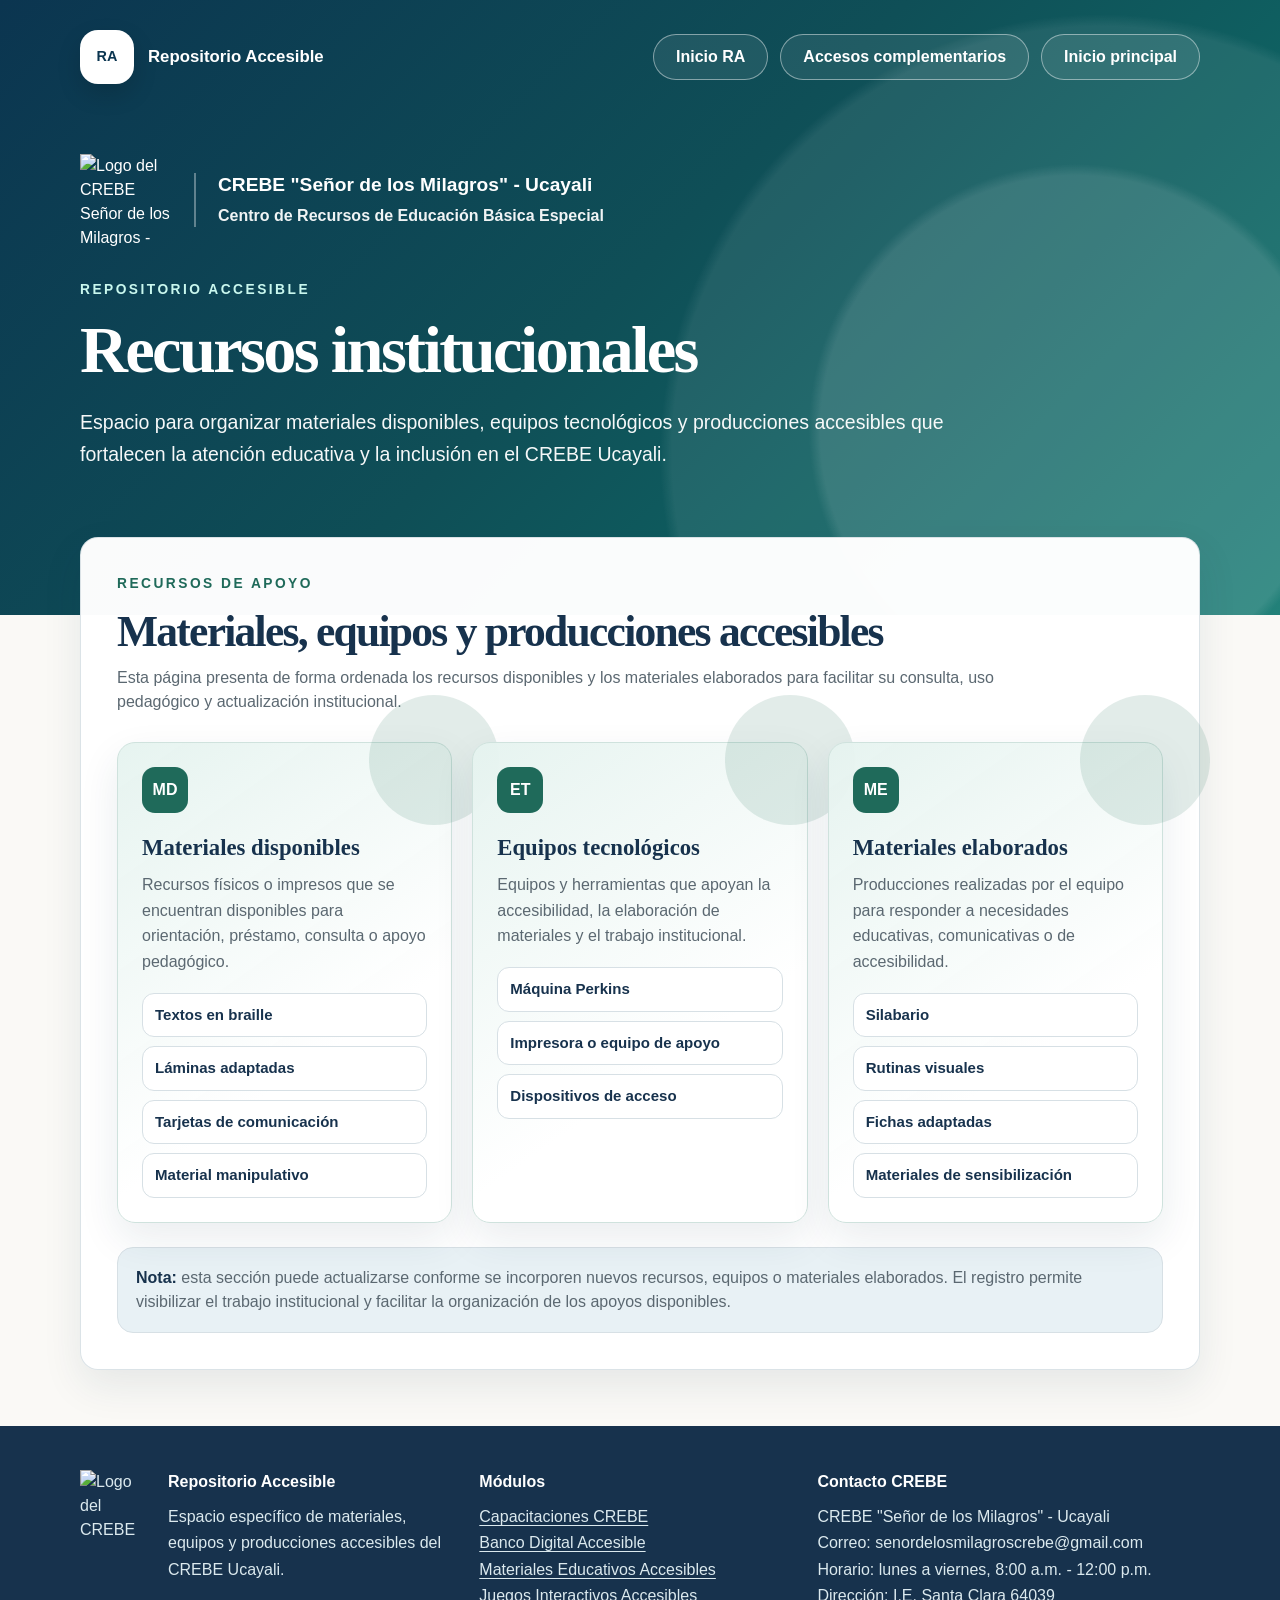
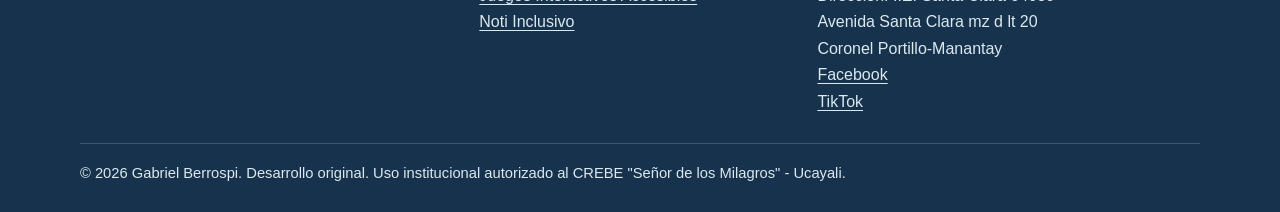
==== commit ff2111d0: "agregando contenido" ====
--- a/index.html
+++ b/index.html
@@ -3,441 +3,211 @@
 <head>
   <meta charset="utf-8">
   <meta name="viewport" content="width=device-width, initial-scale=1">
-  <meta
-    name="description"
-    content="Materiales Educativos Accesibles: repositorio digital de recursos pedagógicos para la inclusión, la accesibilidad y la atención a la diversidad."
-  >
-  <title>Materiales Educativos Accesibles</title>
-  <link rel="stylesheet" href="estilos.css?v=7">
-
-  <style>
-    .panel-busqueda .panel-encabezado{
-      display:block;
-      margin-bottom:30px;
-    }
-
-    .texto-panel-materiales{
-      max-width:760px;
-      margin:14px 0 0;
-      color:#486581;
-      line-height:1.65;
-      font-size:1rem;
-    }
-
-    .grid-materiales{
-      display:grid;
-      grid-template-columns:repeat(3,1fr);
-      gap:18px;
-      margin-top:28px;
-    }
-
-    .tarjeta-material{
-      background:#ffffff;
-      border:1px solid #d9e2ec;
-      border-radius:24px;
-      padding:22px;
-      min-height:250px;
-      display:flex;
-      flex-direction:column;
-      justify-content:space-between;
-      box-shadow:0 10px 22px rgba(16,42,67,.06);
-    }
-
-    .tarjeta-material.disponible{
-      background:linear-gradient(180deg,#ffffff 0%,#eef9f6 100%);
-      border-color:rgba(15,118,110,.35);
-    }
-
-    .material-icono{
-      width:56px;
-      height:56px;
-      border-radius:18px;
-      background:#e6f4f1;
-      color:#0f766e;
-      display:flex;
-      align-items:center;
-      justify-content:center;
-      font-weight:900;
-      font-size:1rem;
-      margin-bottom:16px;
-    }
-
-    .tarjeta-material h3{
-      margin:0 0 10px;
-      color:#0b2f4a;
-      font-size:1.15rem;
-      line-height:1.25;
-    }
-
-    .tarjeta-material p{
-      margin:0;
-      color:#486581;
-      line-height:1.58;
-      font-size:.96rem;
-    }
-
-    .tarjeta-pie{
-      margin-top:22px;
-      display:flex;
-      justify-content:space-between;
-      align-items:center;
-      gap:10px;
-      flex-wrap:wrap;
-    }
-
-    .estado-material{
-      display:inline-block;
-      padding:8px 12px;
-      border-radius:999px;
-      font-size:.82rem;
-      font-weight:800;
-    }
-
-    .estado-material.disponible{
-      background:#d9f2ec;
-      color:#0f766e;
-    }
-
-    .estado-material.construccion{
-      background:#fff4d6;
-      color:#8a5a00;
-    }
-
-    .enlace-material{
-      display:inline-block;
-      text-decoration:none;
-      background:#0f766e;
-      color:#ffffff;
-      padding:9px 16px;
-      border-radius:999px;
-      font-weight:800;
-      font-size:.9rem;
-    }
-
-    .enlace-material:hover{
-      background:#0b4f4a;
-      color:#ffffff;
-    }
-
-    @media (max-width:900px){
-      .grid-materiales{
-        grid-template-columns:repeat(2,1fr);
-      }
-    }
-
-    @media (max-width:700px){
-      .grid-materiales{
-        grid-template-columns:1fr;
-      }
-
-      .tarjeta-pie{
-        flex-direction:column;
-        align-items:flex-start;
-      }
-
-      .enlace-material{
-        width:100%;
-        text-align:center;
-      }
-    }
-  </style>
+  <meta name="description" content="Repositorio Accesible del CREBE Señor de los Milagros - Ucayali: materiales disponibles, equipos tecnológicos y materiales elaborados para la inclusión educativa.">
+  <title>Repositorio Accesible | CREBE Ucayali</title>
+  <link rel="stylesheet" href="estilos.css?v=1">
 </head>
-
 <body>
-  <a class="salto-contenido" href="#contenido-principal">
-    Ir al contenido
-  </a>
-
-  <header class="cabecera">
+  <a class="salto-contenido" href="#contenido-principal">Ir al contenido</a>
+  <header class="cabecera" id="inicio">
     <nav class="navegacion" aria-label="Navegación principal">
-      <a class="marca" href="index.html" aria-label="Inicio">
-        <span class="marca-icono" aria-hidden="true">MEA</span>
-        <span>Materiales Educativos Accesibles</span>
+      <a class="marca" href="index.html" aria-label="Ir al Repositorio Accesible">
+        <span class="marca-icono" aria-hidden="true">RA</span>
+        <span>Repositorio Accesible</span>
       </a>
-
-      <a class="enlace-cabecera" href="contacto.html">
-        Contacto
-      </a>
+      <div class="enlaces-superiores">
+        <a class="enlace-cabecera" href="index.html">Inicio RA</a>
+        <a class="enlace-cabecera" href="https://gabriel-lsp.github.io/accesos-complementarios/">Accesos complementarios</a>
+        <a class="enlace-cabecera" href="https://crebeucayali.weebly.com/">Inicio principal</a>
+      </div>
     </nav>
-
     <div class="portada">
       <div class="bloque-institucional" aria-label="Identidad institucional">
-        <img
-          class="logo-crebe"
-          src="logo-crebe.png"
-          alt="Logo del CREBE Señor de los Milagros - Ucayali"
-        >
+        <img class="logo-crebe" src="https://gabriel-lsp.github.io/banco-digital-accesible/logo-crebe.png" alt="Logo del CREBE Señor de los Milagros - Ucayali">
         <div class="texto-institucional">
-          <p class="nombre-institucional">
-            CREBE "Señor de los Milagros" - Ucayali
-          </p>
-          <p class="detalle-institucional">
-            Centro de Recursos de Educación Básica Especial
-          </p>
+          <p class="nombre-institucional">CREBE "Señor de los Milagros" - Ucayali</p>
+          <p class="detalle-institucional">Centro de Recursos de Educación Básica Especial</p>
         </div>
       </div>
-
-      <p class="etiqueta">Plataforma educativa accesible</p>
-      <h1>
-        <a href="index.html" style="color:inherit;text-decoration:none;">
-          Materiales Educativos Accesibles
-        </a>
-      </h1>
-      <p class="subtitulo">
-        Repositorio digital de recursos pedagógicos para apoyar la inclusión,
-        la accesibilidad y la atención a la diversidad
-      </p>
+      <p class="etiqueta-superior">Repositorio accesible</p>
+      <h1>Recursos institucionales</h1>
+      <p class="subtitulo">Espacio para organizar materiales disponibles, equipos tecnológicos y producciones accesibles que fortalecen la atención educativa y la inclusión en el CREBE Ucayali.</p>
     </div>
   </header>
-
   <main id="contenido-principal">
-
-    <section class="panel-busqueda" aria-labelledby="titulo-catalogo">
+    <section class="panel-recursos" aria-labelledby="titulo-recursos">
       <div class="panel-encabezado">
-        <div>
-          <p class="sobretitulo">Banco de recursos</p>
-          <h2 id="titulo-catalogo">Explora materiales educativos accesibles</h2>
-          <p class="texto-panel-materiales">
-            Esta página organiza recursos educativos accesibles en un solo
-            espacio. Selecciona una tarjeta para ingresar al material disponible
-            o revisar las secciones que se encuentran en construcción.
+        <p class="seccion-etiqueta">Recursos de apoyo</p>
+        <h2 id="titulo-recursos">Materiales, equipos y producciones accesibles</h2>
+        <p class="descripcion-panel">Esta página presenta de forma ordenada los recursos disponibles y los materiales elaborados para facilitar su consulta, uso pedagógico y actualización institucional.
+        </p>
+      </div>
+      <div class="grid-recursos">
+        <article class="tarjeta-recurso">
+          <span class="numero-recurso">MD</span>
+          <h3>Materiales disponibles</h3>
+          <p>Recursos físicos o impresos que se encuentran disponibles para orientación, préstamo, consulta o apoyo pedagógico.</p>
+          <ul class="lista-ejemplos">
+            <li class="item-recurso" tabindex="0">Textos en braille
+              <div class="recuadro-detalle" role="tooltip">
+                <img src="https://placehold.co/600x360/e5f3ef/17324d?text=Textos+en+braille" alt="Imagen referencial de textos en braille">
+                <div class="detalle-texto">
+                  <strong>Textos en braille</strong>
+                  <span>Material de lectura accesible para orientación, consulta y apoyo a estudiantes con discapacidad visual.</span>
+                </div>
+              </div>
+            </li>
+            <li class="item-recurso" tabindex="0">Láminas adaptadas
+              <div class="recuadro-detalle" role="tooltip">
+                <img src="https://placehold.co/600x360/e5f3ef/17324d?text=L%C3%A1minas+adaptadas" alt="Imagen referencial de láminas adaptadas">
+                <div class="detalle-texto"><strong>Láminas adaptadas</strong>
+                  <span>Material visual o impreso adaptado para apoyar la comprensión de contenidos, rutinas o actividades educativas.</span>
+                </div>
+              </div>
+            </li>
+            <li class="item-recurso" tabindex="0">Tarjetas de comunicación
+              <div class="recuadro-detalle" role="tooltip">
+                <img src="https://placehold.co/600x360/e5f3ef/17324d?text=Tarjetas+de+comunicaci%C3%B3n" alt="Imagen referencial de tarjetas de comunicación">
+                <div class="detalle-texto">
+                  <strong>Tarjetas de comunicación</strong>
+                  <span>Apoyos visuales para facilitar la expresión, elección, anticipación y participación de estudiantes con necesidades comunicativas.</span>
+                </div>
+              </div>
+            </li>
+            <li class="item-recurso" tabindex="0">Material manipulativo
+              <div class="recuadro-detalle" role="tooltip">
+                <img src="https://placehold.co/600x360/e5f3ef/17324d?text=Material+manipulativo" alt="Imagen referencial de material manipulativo">
+                <div class="detalle-texto">
+                  <strong>Material manipulativo</strong>
+                  <span>Recursos concretos para favorecer la exploración, clasificación, asociación y aprendizaje mediante experiencias prácticas.</span>
+                </div>
+              </div>
+            </li>
+          </ul>
+        </article>
+        <article class="tarjeta-recurso">
+          <span class="numero-recurso">ET</span>
+          <h3>Equipos tecnológicos</h3>
+          <p>Equipos y herramientas que apoyan la accesibilidad, la elaboración de materiales y el trabajo institucional.</p>
+          <ul class="lista-ejemplos">
+            <li class="item-recurso" tabindex="0">Máquina Perkins
+              <div class="recuadro-detalle" role="tooltip">
+                <img src="https://placehold.co/600x360/e5f3ef/17324d?text=M%C3%A1quina+Perkins" alt="Imagen referencial de máquina Perkins">
+                <div class="detalle-texto">
+                  <strong>Máquina Perkins</strong>
+                  <span>Equipo utilizado para la escritura en braille y la producción de materiales accesibles.</span>
+                </div>
+              </div>
+            </li>
+            <li class="item-recurso" tabindex="0">Impresora o equipo de apoyo
+              <div class="recuadro-detalle" role="tooltip">
+                <img src="https://placehold.co/600x360/e5f3ef/17324d?text=Equipo+de+apoyo" alt="Imagen referencial de equipo de apoyo">
+                <div class="detalle-texto">
+                  <strong>Impresora o equipo de apoyo</strong>
+                  <span>Herramienta tecnológica para elaborar, adaptar o reproducir materiales de uso pedagógico e institucional.</span>
+                </div>
+              </div>
+            </li>
+            <li class="item-recurso" tabindex="0">Dispositivos de acceso
+              <div class="recuadro-detalle" role="tooltip">
+                <img src="https://placehold.co/600x360/e5f3ef/17324d?text=Dispositivos+de+acceso" alt="Imagen referencial de dispositivos de acceso">
+                <div class="detalle-texto">
+                  <strong>Dispositivos de acceso</strong>
+                  <span>Apoyos tecnológicos que facilitan la participación, comunicación o interacción con materiales digitales y educativos.</span>
+                </div>
+              </div>
+            </li>
+          </ul>
+        </article>
+        <article class="tarjeta-recurso">
+          <span class="numero-recurso">ME</span>
+          <h3>Materiales elaborados</h3>
+          <p>Producciones realizadas por el equipo para responder a necesidades educativas, comunicativas o de accesibilidad.
           </p>
-        </div>
-      </div>
-
-      <div class="grid-materiales">
-
-        <article class="tarjeta-material disponible">
-          <div>
-            <div class="material-icono" aria-hidden="true">⠿</div>
-            <h3>Generador Braille</h3>
-            <p>
-              Herramienta para escribir letras, números, palabras o frases y
-              obtener su representación visual en sistema Braille.
-            </p>
-          </div>
-
-          <div class="tarjeta-pie">
-            <span class="estado-material disponible">Disponible</span>
-            <a class="enlace-material" href="generador.html">Ingresar</a>
-          </div>
+          <ul class="lista-ejemplos">
+            <li class="item-recurso" tabindex="0">Silabario
+              <div class="recuadro-detalle" role="tooltip">
+                <img src="https://placehold.co/600x360/e5f3ef/17324d?text=Silabario" alt="Imagen referencial de silabario">
+                <div class="detalle-texto">
+                  <strong>Silabario</strong>
+                  <span>Material elaborado para apoyar el reconocimiento de sílabas, conciencia fonológica y procesos iniciales de lectura.</span>
+                </div>
+              </div>
+            </li>
+            <li class="item-recurso" tabindex="0">Rutinas visuales
+              <div class="recuadro-detalle" role="tooltip">
+                <img src="https://placehold.co/600x360/e5f3ef/17324d?text=Rutinas+visuales" alt="Imagen referencial de rutinas visuales">
+                <div class="detalle-texto">
+                  <strong>Rutinas visuales</strong>
+                  <span>Secuencias de apoyo para anticipar actividades, organizar tiempos y favorecer mayor comprensión de las tareas diarias.</span>
+                </div>
+              </div>
+            </li>
+            <li class="item-recurso" tabindex="0">Fichas adaptadas
+              <div class="recuadro-detalle" role="tooltip">
+                <img src="https://placehold.co/600x360/e5f3ef/17324d?text=Fichas+adaptadas" alt="Imagen referencial de fichas adaptadas">
+                <div class="detalle-texto">
+                  <strong>Fichas adaptadas</strong>
+                  <span>Materiales pedagógicos ajustados en estructura, lenguaje, contraste o apoyo visual según las necesidades educativas.</span>
+                </div>
+              </div>
+            </li>
+            <li class="item-recurso" tabindex="0">Materiales de sensibilización
+              <div class="recuadro-detalle" role="tooltip">
+                <img src="https://placehold.co/600x360/e5f3ef/17324d?text=Sensibilizaci%C3%B3n" alt="Imagen referencial de materiales de sensibilización">
+                <div class="detalle-texto">
+                  <strong>Materiales de sensibilización</strong>
+                  <span>Recursos elaborados para promover la comprensión, participación y valoración de la inclusión educativa.</span>
+                </div>
+              </div>
+            </li>
+          </ul>
         </article>
-
-        <article class="tarjeta-material disponible">
-          <div>
-            <div class="material-icono" aria-hidden="true">PIC</div>
-            <h3>Pictogramas y apoyos visuales</h3>
-            <p>
-              Buscador educativo conectado a ARASAAC para consultar pictogramas
-              de apoyo a la comunicación, rutinas visuales y accesibilidad
-              cognitiva.
-            </p>
-          </div>
-
-          <div class="tarjeta-pie">
-            <span class="estado-material disponible">Disponible</span>
-            <a class="enlace-material" href="pictogramas.html">Ingresar</a>
-          </div>
-        </article>
-
-        <article class="tarjeta-material">
-          <div>
-            <div class="material-icono" aria-hidden="true">PIC´s</div>
-            <h3>Generador de rutinas visuales</h3>
-            <p>
-              Herramienta conectada a ARASAAC para seleccionar pictogramas, organizar
-              secuencias de actividades y descargar la rutina en PDF o JPG.
-            </p>
-          </div>
-
-          <div class="tarjeta-pie">
-            <span class="estado-material disponible">Disponible</span>
-            <a class="enlace-material" href="rutinas.html">Ingresar</a>
-          </div>
-        </article>
-
-        <article class="tarjeta-material">
-          <div>
-            <div class="material-icono" aria-hidden="true">LSP</div>
-            <h3>Apoyos en Lengua de Señas Peruana</h3>
-            <p>
-              Sección proyectada para recursos visuales de apoyo a la
-              comunicación accesible y al trabajo pedagógico.
-            </p>
-          </div>
-
-          <div class="tarjeta-pie">
-            <span class="estado-material construccion">En construcción</span>
-          </div>
-        </article>
-
-        <article class="tarjeta-material">
-          <div>
-            <div class="material-icono" aria-hidden="true">Aa</div>
-            <h3>Lectura fácil</h3>
-            <p>
-              Apartado destinado a textos adaptados con lenguaje claro,
-              estructura sencilla y apoyos visuales.
-            </p>
-          </div>
-
-          <div class="tarjeta-pie">
-            <span class="estado-material construccion">En construcción</span>
-          </div>
-        </article>
-
-        <article class="tarjeta-material">
-          <div>
-            <div class="material-icono" aria-hidden="true">◐</div>
-            <h3>Alto contraste</h3>
-            <p>
-              Recursos orientados a mejorar la visibilidad mediante contraste,
-              tamaño de letra y distribución limpia del contenido.
-            </p>
-          </div>
-
-          <div class="tarjeta-pie">
-            <span class="estado-material construccion">En construcción</span>
-          </div>
-        </article>
-
-        <article class="tarjeta-material">
-          <div>
-            <div class="material-icono" aria-hidden="true">DOC</div>
-            <h3>Guías para docentes</h3>
-            <p>
-              Sección futura para orientaciones sobre adaptación de materiales,
-              accesibilidad pedagógica y uso de recursos inclusivos.
-            </p>
-          </div>
-
-          <div class="tarjeta-pie">
-            <span class="estado-material construccion">En construcción</span>
-          </div>
-        </article>
-
-        <article class="tarjeta-material">
-          <div>
-            <div class="material-icono" aria-hidden="true">FAM</div>
-            <h3>Guías para familias</h3>
-            <p>
-              Apartado proyectado para orientaciones breves, actividades de
-              apoyo en casa y acompañamiento familiar.
-            </p>
-          </div>
-
-          <div class="tarjeta-pie">
-            <span class="estado-material construccion">En construcción</span>
-          </div>
-        </article>
-
-        <article class="tarjeta-material">
-          <div>
-            <div class="material-icono" aria-hidden="true">PL</div>
-            <h3>Plantillas adaptadas</h3>
-            <p>
-              Espacio previsto para modelos editables de actividades, registros,
-              tarjetas y materiales de uso pedagógico.
-            </p>
-          </div>
-
-          <div class="tarjeta-pie">
-            <span class="estado-material construccion">En construcción</span>
-          </div>
-        </article>
-
-      </div>
-    </section>
-
-    <section
-      id="presentacion"
-      class="seccion-presentacion"
-      aria-labelledby="titulo-presentacion"
-    >
-      <div class="panel-presentacion">
-        <div>
-          <p class="sobretitulo">Conoce el recurso</p>
-          <h2 id="titulo-presentacion">
-            Un espacio central para materiales accesibles
-          </h2>
-        </div>
-        <p>
-          Esta página permite reunir recursos educativos accesibles en una sola
-          ruta de consulta. Su finalidad es facilitar el acceso a materiales de
-          apoyo para docentes, familias y estudiantes, manteniendo una
-          organización clara y progresiva.
-        </p>
-      </div>
-    </section>
-
-    <section
-      id="aviso-pedagogico"
-      class="seccion-aviso"
-      aria-labelledby="titulo-aviso"
-    >
-      <aside class="aviso-pedagogico">
-        <div class="aviso-icono" aria-hidden="true">i</div>
-        <div>
-          <h2 id="titulo-aviso">Advertencia pedagógica</h2>
-          <p>
-            Los recursos digitales funcionan como apoyo educativo. En el caso
-            del Braille, la representación visual no reemplaza el aprendizaje
-            táctil ni el uso de materiales impresos en relieve. En el caso de
-            pictogramas, su selección debe considerar las necesidades
-            comunicativas de cada estudiante.
-          </p>
-        </div>
-      </aside>
+      </div>
+      <div class="nota-inferior">
+        <strong>Nota:</strong> esta sección puede actualizarse conforme se incorporen nuevos recursos, equipos o materiales elaborados. El registro permite visibilizar el trabajo institucional y facilitar la organización de los apoyos disponibles.
+      </div>
     </section>
   </main>
-
   <footer>
     <div class="footer-contenido">
-      <div class="footer-bloque">
-        <h2>Materiales Educativos Accesibles</h2>
-        <p>
-          Repositorio digital de apoyo para la inclusión educativa y la atención
-          a la diversidad.
-        </p>
+      <div class="footer-bloque footer-identidad">
+        <img class="logo-footer" src="https://gabriel-lsp.github.io/banco-digital-accesible/logo-crebe.png" alt="Logo del CREBE Señor de los Milagros - Ucayali">
+        <div>
+          <h2>Repositorio Accesible</h2>
+          <p>Espacio específico de materiales, equipos y producciones accesibles del CREBE Ucayali.</p>
+        </div>
       </div>
 
       <div class="footer-bloque">
-        <h2>Enlaces</h2>
+        <h2>Módulos</h2>
         <p>
-          <a href="index.html">Inicio</a><br>
-          <a href="generador.html">Generador Braille</a><br>
-          <a href="pictogramas.html">Pictogramas y apoyos visuales</a><br>
-          <a href="contacto.html">Contacto</a><br>
-          <a href="#aviso-pedagogico">Advertencia pedagógica</a>
+          <a href="https://gabriel-lsp.github.io/capacitaciones-crebe-ucayali/">Capacitaciones CREBE</a><br>
+          <a href="https://gabriel-lsp.github.io/banco-digital-accesible/">Banco Digital Accesible</a><br>
+          <a href="https://gabriel-lsp.github.io/materiales-educativos-accesibles/">Materiales Educativos Accesibles</a><br>
+          <a href="https://gabriel-lsp.github.io/juegos-interactivos-accesibles/">Juegos Interactivos Accesibles</a><br>
+          <a href="https://gabriel-lsp.github.io/noti-inclusivos/">Noti Inclusivo</a>
         </p>
       </div>
 
       <div class="footer-bloque">
-        <h2>Institución</h2>
+        <h2>Contacto CREBE</h2>
         <p>
           CREBE "Señor de los Milagros" - Ucayali<br>
-          Centro de Recursos de Educación Básica Especial
-        </p>
-      </div>
-
-      <div class="footer-bloque">
-        <h2>Créditos y licencias</h2>
-        <p>
-          Algunos recursos pueden utilizar materiales de terceros. Los
-          pictogramas proceden de ARASAAC. Autor pictogramas: Sergio Palao.
-          Propiedad: Gobierno de Aragón, España. Licencia: Creative Commons
-          BY-NC-SA.
+          Correo: senordelosmilagroscrebe@gmail.com<br>
+          Horario: lunes a viernes, 8:00 a.m. - 12:00 p.m.<br>
+          Dirección: I.E. Santa Clara 64039<br>
+          Avenida Santa Clara mz d lt 20<br>
+          Coronel Portillo-Manantay<br>
+          <a href="https://www.facebook.com/CREBESM" target="_blank" rel="noopener noreferrer">Facebook</a><br>
+          <a href="https://www.tiktok.com/@crebe.sm.ucayali?_r=1&_t=ZS-97Qjebz1I0b" target="_blank" rel="noopener noreferrer">TikTok</a>
         </p>
       </div>
     </div>
 
     <div class="footer-final">
-      <p>
-        © 2026 Materiales Educativos Accesibles. Desarrollado por Gabriel
-        Berrospi con apoyo institucional del CREBE "Señor de los Milagros" -
-        Ucayali. Plataforma educativa sin fines de lucro.
-      </p>
+      <p>© 2026 Gabriel Berrospi. Desarrollo original. Uso institucional autorizado al CREBE "Señor de los Milagros" - Ucayali.</p>
     </div>
   </footer>
 </body>
-</html>
+</html>
--- a/estilos.css
+++ b/estilos.css
@@ -1,900 +1,60 @@
-:root {
-  color-scheme: light;
-  --azul-900: #17324d;
-  --azul-800: #214664;
-  --azul-700: #2f5f7d;
-  --azul-100: #e8f1f5;
-  --verde-700: #1f6a5a;
-  --verde-600: #287c68;
-  --verde-100: #e5f3ef;
-  --arena-50: #faf9f6;
-  --arena-100: #f2efe8;
-  --tinta: #202c35;
-  --texto-suave: #5b6871;
-  --blanco: #ffffff;
-  --borde: #d7e0e5;
-  --error: #7a2e2e;
-  --sombra: 0 16px 40px rgba(23, 50, 77, 0.09);
-  --radio: 18px;
-  font-family:
-    Inter, ui-sans-serif, system-ui, -apple-system, BlinkMacSystemFont,
-    "Segoe UI", sans-serif;
-}
-
-* {
-  box-sizing: border-box;
-}
-
-html {
-  scroll-behavior: smooth;
-}
-
-body {
-  min-width: 320px;
-  margin: 0;
-  color: var(--tinta);
-  background:
-    radial-gradient(circle at 90% 8%, #dcedea 0, transparent 24rem),
-    var(--arena-50);
-  line-height: 1.5;
-}
-
-button,
-input {
-  font: inherit;
-}
-
-a {
-  color: var(--verde-700);
-}
-
-a:focus-visible,
-button:focus-visible,
-input:focus-visible {
-  outline: 3px solid #f0ad4e;
-  outline-offset: 3px;
-}
-
-[hidden] {
-  display: none !important;
-}
-
-.salto-contenido {
-  position: fixed;
-  top: 12px;
-  left: 12px;
-  z-index: 100;
-  padding: 10px 14px;
-  color: var(--blanco);
-  background: var(--azul-900);
-  border-radius: 8px;
-  transform: translateY(-160%);
-  transition: transform 0.2s ease;
-}
-
-.salto-contenido:focus {
-  transform: translateY(0);
-}
-
-/* Cabecera */
-
-.cabecera {
-  position: relative;
-  overflow: hidden;
-  padding: 22px clamp(20px, 5vw, 72px) 82px;
-  color: var(--blanco);
-  background:
-    linear-gradient(125deg, rgba(23, 50, 77, 0.97), rgba(31, 106, 90, 0.93)),
-    var(--azul-900);
-}
-
-.cabecera::after {
-  position: absolute;
-  right: -80px;
-  bottom: -190px;
-  width: 430px;
-  height: 430px;
-  border: 70px solid rgba(255, 255, 255, 0.06);
-  border-radius: 50%;
-  content: "";
-}
-
-.navegacion {
-  position: relative;
-  z-index: 1;
-  display: flex;
-  align-items: center;
-  justify-content: space-between;
-  max-width: 1240px;
-  margin: 0 auto;
-}
-
-.marca {
-  display: inline-flex;
-  gap: 11px;
-  align-items: center;
-  color: var(--blanco);
-  font-weight: 750;
-  letter-spacing: -0.01em;
-  text-decoration: none;
-}
-
-.marca-icono {
-  display: grid;
-  width: 43px;
-  height: 43px;
-  place-items: center;
-  color: var(--azul-900);
-  background: var(--blanco);
-  border-radius: 12px;
-  font-size: 0.7rem;
-  font-weight: 850;
-  letter-spacing: 0.04em;
-}
-
-.enlace-cabecera {
-  padding: 9px 14px;
-  color: var(--blanco);
-  border: 1px solid rgba(255, 255, 255, 0.45);
-  border-radius: 999px;
-  font-size: 0.94rem;
-  font-weight: 700;
-  text-decoration: none;
-}
-
-.enlace-cabecera:hover {
-  color: var(--azul-900);
-  background: var(--blanco);
-}
-
-.portada {
-  position: relative;
-  z-index: 1;
-  max-width: 1240px;
-  margin: 52px auto 0;
-}
-
-.bloque-institucional {
-  display: flex;
-  gap: 1.25rem;
-  align-items: center;
-  max-width: 760px;
-  margin-bottom: 1.8rem;
-}
-
-.logo-crebe {
-  display: block;
-  flex-shrink: 0;
-  width: 92px;
-  max-width: 92px;
-  height: auto;
-  object-fit: contain;
-}
-
-.texto-institucional {
-  padding-left: 1.25rem;
-  border-left: 2px solid rgba(255, 255, 255, 0.35);
-}
-
-.nombre-institucional {
-  margin: 0;
-  color: var(--blanco);
-  font-size: clamp(1rem, 1.6vw, 1.35rem);
-  font-weight: 700;
-  line-height: 1.25;
-}
-
-.detalle-institucional {
-  margin: 0.35rem 0 0;
-  color: var(--blanco);
-  font-size: clamp(0.9rem, 1.2vw, 1.05rem);
-  font-weight: 500;
-  line-height: 1.35;
-}
-
-.etiqueta,
-.sobretitulo {
-  margin: 0 0 10px;
-  color: #bde5da;
-  font-size: 0.79rem;
-  font-weight: 800;
-  letter-spacing: 0.12em;
-  text-transform: uppercase;
-}
-
-.portada h1 {
-  max-width: 800px;
-  margin: 0;
-  font-family: Georgia, "Times New Roman", serif;
-  font-size: clamp(2.25rem, 4.7vw, 4.1rem);
-  font-weight: 600;
-  line-height: 1.03;
-  letter-spacing: -0.045em;
-}
-
-.subtitulo {
-  max-width: 700px;
-  margin: 20px 0 0;
-  color: #e7f1f3;
-  font-size: clamp(1rem, 1.7vw, 1.18rem);
-}
-
-/* Contenido principal y búsqueda */
-
-main {
-  width: min(1240px, calc(100% - 40px));
-  margin: 0 auto;
-}
-
-.panel-busqueda {
-  position: relative;
-  z-index: 2;
-  margin-top: -52px;
-  padding: clamp(22px, 4vw, 36px);
-  background: rgba(255, 255, 255, 0.98);
-  border: 1px solid rgba(215, 224, 229, 0.9);
-  border-radius: var(--radio);
-  box-shadow: var(--sombra);
-}
-
-.panel-encabezado {
-  display: flex;
-  gap: 20px;
-  align-items: flex-start;
-  justify-content: space-between;
-}
-
-.sobretitulo {
-  color: var(--verde-700);
-}
-
-h2 {
-  margin: 0;
-  color: var(--azul-900);
-  font-family: Georgia, "Times New Roman", serif;
-  font-size: clamp(1.7rem, 3vw, 2.35rem);
-  font-weight: 600;
-  line-height: 1.18;
-  letter-spacing: -0.025em;
-}
-
-.contador {
-  flex: none;
-  margin: 3px 0 0;
-  padding: 8px 13px;
-  color: var(--verde-700);
-  background: var(--verde-100);
-  border-radius: 999px;
-  font-size: 0.9rem;
-  font-weight: 800;
-}
-
-.herramientas {
-  display: grid;
-  grid-template-columns: minmax(0, 1.35fr) minmax(300px, 1fr);
-  gap: 24px;
-  margin-top: 28px;
-}
-
-.grupo-busqueda label,
-.grupo-filtros > p {
-  display: block;
-  margin: 0 0 8px;
-  color: var(--azul-900);
-  font-size: 0.91rem;
-  font-weight: 750;
-}
-
-.campo-busqueda {
-  position: relative;
-}
-
-.campo-busqueda svg {
-  position: absolute;
-  top: 50%;
-  left: 16px;
-  color: var(--azul-700);
-  transform: translateY(-50%);
-  pointer-events: none;
-}
-
-#buscador {
-  width: 100%;
-  height: 52px;
-  padding: 0 16px 0 48px;
-  color: var(--tinta);
-  background: var(--arena-50);
-  border: 1px solid var(--borde);
-  border-radius: 12px;
-}
-
-#buscador:hover {
-  border-color: var(--azul-700);
-}
-
-#buscador::placeholder {
-  color: #6c7880;
-}
-
-.ayuda {
-  margin: 7px 0 0;
-  color: var(--texto-suave);
-  font-size: 0.82rem;
-}
-
-.filtros {
-  display: flex;
-  flex-wrap: wrap;
-  gap: 8px;
-}
-
-.filtro {
-  min-height: 38px;
-  padding: 7px 12px;
-  color: var(--azul-800);
-  background: var(--blanco);
-  border: 1px solid var(--borde);
-  border-radius: 999px;
-  font-size: 0.87rem;
-  font-weight: 750;
-  cursor: pointer;
-}
-
-.filtro:hover {
-  background: var(--azul-100);
-  border-color: var(--azul-700);
-}
-
-.filtro.activo {
-  color: var(--blanco);
-  background: var(--verde-700);
-  border-color: var(--verde-700);
-}
-
-/* Presentación */
-
-.seccion-presentacion {
-  padding: 40px 0 0;
-  scroll-margin-top: 20px;
-}
-
-.panel-presentacion {
-  display: grid;
-  grid-template-columns: minmax(260px, 0.75fr) minmax(300px, 1fr);
-  gap: 4rem;
-  align-items: center;
-  padding: clamp(24px, 4vw, 38px);
-  background: var(--arena-100);
-  border: 1px solid var(--borde);
-  border-left: 6px solid var(--verde-700);
-  border-radius: var(--radio);
-}
-
-.panel-presentacion > p {
-  margin: 0;
-  color: var(--texto-suave);
-  font-size: 1.02rem;
-}
-
-/* Tarjetas */
-
-.catalogo {
-  padding-top: 4px;
-}
-
-.lista-tarjetas {
-  display: grid;
-  grid-template-columns: repeat(4, minmax(0, 1fr));
-  gap: 22px;
-  padding: 40px 0 18px;
-}
-
-.tarjeta {
-  position: relative;
-  display: flex;
-  flex-direction: column;
-  min-width: 0;
-  min-height: 280px;
-  overflow: hidden;
-  background: var(--blanco);
-  border: 1px solid var(--borde);
-  border-radius: 16px;
-  box-shadow: 0 8px 28px rgba(23, 50, 77, 0.06);
-  transition:
-    transform 0.2s ease,
-    box-shadow 0.2s ease;
-}
-
-.tarjeta:hover {
-  box-shadow: 0 16px 34px rgba(23, 50, 77, 0.13);
-  transform: translateY(-3px);
-}
-
-.tarjeta-visual {
-  display: grid;
-  grid-template-columns: 1fr 1fr;
-  min-height: 132px;
-  background: linear-gradient(145deg, #edf4f3, #f7f4ed);
-  border-bottom: 1px solid var(--borde);
-}
-
-.simbolo-visual,
-.simbolo-braille {
-  display: grid;
-  min-width: 0;
-  padding: 0.75rem;
-  place-items: center;
-  text-align: center;
-}
-
-.simbolo-visual {
-  color: var(--azul-900);
-  border-right: 1px solid var(--borde);
-  font-family: Georgia, "Times New Roman", serif;
-  font-size: clamp(1.65rem, 4vw, 2.35rem);
-  font-weight: 700;
-  line-height: 1.1;
-}
-
-.simbolo-braille {
-  color: var(--verde-700);
-  font-family: "Segoe UI Symbol", "Noto Sans Symbols 2", sans-serif;
-  font-size: clamp(2rem, 5vw, 2.8rem);
-  line-height: 1;
-}
-
-.tarjeta[data-categoria="palabras-basicas"] .simbolo-visual {
-  font-size: clamp(1.2rem, 2.4vw, 1.55rem);
-}
-
-.tarjeta[data-categoria="palabras-basicas"] .simbolo-braille,
-.tarjeta[data-categoria="numeros"] .simbolo-braille {
-  font-size: clamp(1.55rem, 3vw, 2rem);
-  letter-spacing: 0.04em;
-}
-
-.tarjeta-cuerpo {
-  display: flex;
-  flex: 1;
-  flex-direction: column;
-  align-items: flex-start;
-  padding: 17px 18px 19px;
-}
-
-.categoria {
-  margin: 0 0 7px;
-  color: var(--verde-700);
-  font-size: 0.72rem;
-  font-weight: 850;
-  letter-spacing: 0.085em;
-  text-transform: uppercase;
-}
-
-.tarjeta h3 {
-  margin: 0 0 6px;
-  color: var(--azul-900);
-  font-family: Georgia, "Times New Roman", serif;
-  font-size: 1.35rem;
-  font-weight: 600;
-  line-height: 1.15;
-}
-
-.descripcion {
-  margin: 0;
-  color: var(--texto-suave);
-  font-size: 0.9rem;
-}
-
-.estado-vacio,
-.mensaje-error {
-  margin: 40px 0;
-  padding: 34px;
-  color: var(--texto-suave);
-  text-align: center;
-  background: var(--blanco);
-  border: 1px dashed var(--borde);
-  border-radius: var(--radio);
-}
-
-.estado-vacio-simbolo {
-  margin: 0 0 6px;
-  color: var(--verde-700);
-  font-size: 3rem;
-}
-
-.estado-vacio h3,
-.mensaje-error h3 {
-  margin: 0 0 6px;
-  color: var(--azul-900);
-  font-family: Georgia, "Times New Roman", serif;
-  font-size: 1.45rem;
-}
-
-.estado-vacio p,
-.mensaje-error p {
-  margin: 0 auto 18px;
-}
-
-.mensaje-error {
-  color: var(--error);
-  background: #fff4f2;
-  border-color: #e8b8b2;
-}
-
-.mensaje-error h3 {
-  color: var(--error);
-}
-
-.mensaje-error p {
-  margin-bottom: 0;
-}
-
-/* Botones y aviso */
-
-.boton {
-  display: inline-flex;
-  min-height: 44px;
-  padding: 10px 17px;
-  align-items: center;
-  justify-content: center;
-  border-radius: 10px;
-  font-weight: 750;
-  cursor: pointer;
-}
-
-.boton-primario {
-  color: var(--blanco);
-  background: var(--verde-700);
-  border: 1px solid var(--verde-700);
-}
-
-.boton-primario:hover {
-  background: var(--verde-600);
-}
-
-.seccion-aviso {
-  padding: 26px 0 0;
-  scroll-margin-top: 20px;
-}
-
-.aviso-pedagogico {
-  display: flex;
-  gap: 1rem;
-  align-items: flex-start;
-  padding: 1.5rem;
-  color: var(--azul-900);
-  background: var(--verde-100);
-  border: 1px solid #b9d9d0;
-  border-radius: var(--radio);
-}
-
-.aviso-icono {
-  display: grid;
-  flex: 0 0 34px;
-  width: 34px;
-  height: 34px;
-  place-items: center;
-  color: var(--blanco);
-  background: var(--verde-700);
-  border-radius: 50%;
-  font-family: Georgia, serif;
-  font-size: 1.2rem;
-  font-weight: 700;
-}
-
-.aviso-pedagogico h2 {
-  margin: 0 0 5px;
-  font-family: inherit;
-  font-size: 1.15rem;
-  font-weight: 800;
-  letter-spacing: 0;
-}
-
-.aviso-pedagogico p {
-  margin: 0;
-}
-
-/* Pie de página */
-
-footer {
-  margin-top: 60px;
-  padding: 46px 20px 24px;
-  color: #dfe9ed;
-  background: var(--azul-900);
-  font-size: 0.91rem;
-}
-
-.footer-contenido {
-  display: grid;
-  grid-template-columns: 1.4fr 0.8fr 1.1fr 0.8fr;
-  gap: 32px;
-  width: min(1240px, 100%);
-  margin: 0 auto;
-  text-align: left;
-}
-
-.footer-bloque h2 {
-  margin: 0 0 12px;
-  color: var(--blanco);
-  font-family: inherit;
-  font-size: 1rem;
-  font-weight: 800;
-  letter-spacing: 0;
-}
-
-.footer-bloque p {
-  margin: 0;
-  color: #dfe9ed;
-  line-height: 1.6;
-}
-
-.footer-bloque a {
-  color: #bde5da;
-  text-decoration: none;
-}
-
-.footer-bloque a:hover {
-  text-decoration: underline;
-}
-
-.footer-final {
-  width: min(1240px, 100%);
-  margin: 34px auto 0;
-  padding-top: 18px;
-  border-top: 1px solid rgba(255, 255, 255, 0.16);
-  text-align: center;
-}
-
-.footer-final p {
-  margin: 0;
-  color: #dfe9ed;
-  line-height: 1.5;
-}
-
-.solo-lectores {
-  position: absolute;
-  width: 1px;
-  height: 1px;
-  padding: 0;
-  overflow: hidden;
-  clip: rect(0, 0, 0, 0);
-  white-space: nowrap;
-  border: 0;
-}
-
-@media (max-width: 1050px) {
-  .lista-tarjetas {
-    grid-template-columns: repeat(3, minmax(0, 1fr));
-  }
-
-  .herramientas {
-    grid-template-columns: 1fr;
-  }
-}
-
-@media (max-width: 900px) {
-  .footer-contenido {
-    grid-template-columns: repeat(2, minmax(0, 1fr));
-  }
-}
-
-@media (max-width: 760px) {
-  .cabecera {
-    padding-right: 20px;
-    padding-bottom: 96px;
-    padding-left: 20px;
-  }
-
-  .portada {
-    margin-top: 46px;
-  }
-
-  .bloque-institucional {
-    gap: 0.9rem;
-    margin-bottom: 1.5rem;
-  }
-
-  .logo-crebe {
-    width: 76px;
-    max-width: 76px;
-  }
-
-  .texto-institucional {
-    padding-left: 0.8rem;
-  }
-
-  .nombre-institucional {
-    font-size: 0.95rem;
-  }
-
-  .detalle-institucional {
-    font-size: 0.82rem;
-  }
-
-  main {
-    width: min(100% - 28px, 1240px);
-  }
-
-  .panel-busqueda {
-    margin-top: -48px;
-  }
-
-  .panel-encabezado {
-    align-items: stretch;
-    flex-direction: column;
-  }
-
-  .contador {
-    align-self: flex-start;
-  }
-
-  .panel-presentacion {
-    grid-template-columns: 1fr;
-    gap: 18px;
-  }
-
-  .lista-tarjetas {
-    grid-template-columns: repeat(2, minmax(0, 1fr));
-    gap: 15px;
-  }
-}
-
-@media (max-width: 560px) {
-  .footer-contenido {
-    grid-template-columns: 1fr;
-    gap: 24px;
-  }
-
-  footer {
-    padding: 34px 20px 22px;
-  }
-}
-
-@media (max-width: 500px) {
-  .marca > span:last-child {
-    display: none;
-  }
-
-  .enlace-cabecera {
-    font-size: 0.84rem;
-  }
-
-  .bloque-institucional {
-    gap: 0.75rem;
-  }
-
-  .logo-crebe {
-    width: 68px;
-    max-width: 68px;
-  }
-
-  .texto-institucional {
-    padding-left: 0.7rem;
-  }
-
-  .nombre-institucional {
-    font-size: 0.84rem;
-  }
-
-  .detalle-institucional {
-    font-size: 0.74rem;
-  }
-
-  .portada h1 {
-    font-size: 2.45rem;
-  }
-
-  .subtitulo {
-    font-size: 1rem;
-  }
-
-  .filtros {
-    display: grid;
-    grid-template-columns: repeat(2, minmax(0, 1fr));
-  }
-
-  .filtro {
-    border-radius: 10px;
-  }
-
-  .lista-tarjetas {
-    grid-template-columns: 1fr;
-  }
-
-  .boton {
-    width: 100%;
-  }
-
-  .tarjeta {
-    min-height: 250px;
-  }
-}
-
-@media (prefers-reduced-motion: reduce) {
-  *,
-  *::before,
-  *::after {
-    scroll-behavior: auto !important;
-    transition: none !important;
-  }
-}
-.contenedor-boton-mas {
-  width: 100%;
-  display: flex;
-  justify-content: center;
-  align-items: center;
-  margin: 34px 0 54px;
-}
-
-.boton-mas {
-  border: none;
-  border-radius: 12px;
-  background: #147c68;
-  color: #ffffff;
-  padding: 14px 24px;
-  font-family: inherit;
-  font-size: 0.95rem;
-  font-weight: 800;
-  line-height: 1;
-  cursor: pointer;
-  box-shadow: 0 10px 20px rgba(20, 124, 104, 0.24);
-  transition:
-    transform 0.18s ease,
-    box-shadow 0.18s ease,
-    background-color 0.18s ease;
-}
-
-.boton-mas:hover {
-  background: #0f6b5a;
-  transform: translateY(-2px);
-  box-shadow: 0 14px 24px rgba(20, 124, 104, 0.28);
-}
-
-.boton-mas:active {
-  transform: translateY(0);
-  box-shadow: 0 8px 16px rgba(20, 124, 104, 0.22);
-}
-
-.boton-mas:focus-visible {
-  outline: 3px solid rgba(20, 124, 104, 0.32);
-  outline-offset: 4px;
-}
-
-@media (max-width: 640px) {
-  .contenedor-boton-mas {
-    margin: 28px 0 44px;
-  }
-
-  .boton-mas {
-    width: 100%;
-    max-width: 260px;
-    padding: 14px 18px;
-  }
-  .signo-generador-braille{
-  display:grid;
-  grid-template-columns:repeat(2, 52px);
-  grid-template-rows:repeat(3, 52px);
-  gap:12px 18px;
-  justify-content:center;
-  align-items:center;
-  max-width:160px;
-  margin:18px auto;
-  padding:18px 14px;
-  border:3px solid #1f2933;
-  border-radius:14px;
-  background:#ffffff;
-}
-
-.punto-braille{
-  width:48px;
-  height:48px;
-  border:2px solid #0f5f8f;
-  border-radius:50%;
-  display:flex;
-  align-items:center;
-  justify-content:center;
-  font-weight:700;
-  color:#0f5f8f;
-  background:#ffffff;
-}
-}
+:root{color-scheme:light;--azul-900:#17324d;--azul-100:#e8f1f5;--verde-700:#1f6a5a;--verde-100:#e5f3ef;--arena-50:#faf9f6;--tinta:#202c35;--texto-suave:#5b6871;--borde:#d7e0e5;--sombra:0 16px 40px rgba(23,50,77,.09);--radio:18px;font-family:Arial,Helvetica,sans-serif}
+*{box-sizing:border-box}
+html{scroll-behavior:smooth}
+body{min-width:320px;margin:0;color:var(--tinta);background:radial-gradient(circle at 90% 8%,#dcedea 0,transparent 24rem),var(--arena-50);line-height:1.5}
+a{color:inherit}
+.salto-contenido{position:fixed;top:12px;left:12px;z-index:100;padding:10px 14px;color:#fff;background:var(--azul-900);border-radius:8px;transform:translateY(-160%);transition:transform .2s ease}
+.salto-contenido:focus{transform:translateY(0)}
+.cabecera{position:relative;overflow:hidden;padding:30px 18px 145px;color:#fff;background:radial-gradient(circle at 84% 70%,rgba(255,255,255,.11) 0 22%,transparent 23%),radial-gradient(circle at 86% 74%,rgba(255,255,255,.08) 0 36%,transparent 37%),linear-gradient(135deg,#0b3550 0%,#0f4f57 48%,#0f766e 100%)}
+.cabecera:after{display:none;content:none}
+.navegacion{position:relative;z-index:1;display:flex;align-items:center;justify-content:space-between;gap:20px;max-width:1120px;margin:0 auto;flex-wrap:wrap}
+.marca{display:inline-flex;gap:14px;align-items:center;color:#fff;font-size:1.05rem;font-weight:900;text-decoration:none}
+.marca-icono{display:grid;width:54px;height:54px;place-items:center;color:#0b3550;background:#fff;border-radius:18px;font-size:.9rem;font-weight:900;letter-spacing:0;box-shadow:0 10px 24px rgba(0,0,0,.14);flex-shrink:0}
+.enlaces-superiores{display:flex;gap:12px;flex-wrap:wrap;justify-content:flex-end}
+.enlace-cabecera{display:inline-flex;align-items:center;justify-content:center;min-height:46px;padding:10px 22px;color:#fff;border:1px solid rgba(255,255,255,.45);border-radius:999px;font-size:1rem;font-weight:800;text-decoration:none;background:rgba(255,255,255,.08)}
+.enlace-cabecera:hover{color:#fff;background:rgba(255,255,255,.16)}
+.portada{position:relative;z-index:1;max-width:1120px;margin:70px auto 0}
+.bloque-institucional{display:flex;align-items:center;gap:22px;max-width:none;margin-bottom:34px}
+.logo-crebe{display:block;width:92px;max-width:92px;height:92px;max-height:92px;object-fit:contain;flex-shrink:0}
+.texto-institucional{border-left:2px solid rgba(255,255,255,.35);padding-left:22px}
+.nombre-institucional{margin:0 0 8px;color:#fff;font-size:1.2rem;font-weight:900;line-height:1.25}
+.detalle-institucional{margin:0;color:rgba(255,255,255,.94);font-size:1rem;font-weight:700;line-height:1.4}
+.etiqueta-superior,.seccion-etiqueta{margin:0 0 14px;color:#c9f7ee;font-size:.86rem;font-weight:900;letter-spacing:.18em;text-transform:uppercase}
+.seccion-etiqueta{color:var(--verde-700)}
+.portada h1{max-width:900px;margin:0 0 22px;color:#fff;font-family:Georgia,"Times New Roman",serif;font-size:clamp(2.5rem,5.8vw,4.15rem);font-weight:600;line-height:1.04;letter-spacing:-.04em}
+.subtitulo{max-width:880px;margin:0;color:rgba(255,255,255,.96);font-size:1.22rem;line-height:1.65}
+main{width:min(1120px,calc(100% - 40px));margin:0 auto}
+.panel-recursos{position:relative;z-index:2;margin-top:-78px;padding:clamp(22px,4vw,36px);background:rgba(255,255,255,.98);border:1px solid rgba(215,224,229,.9);border-radius:var(--radio);box-shadow:var(--sombra)}
+.panel-encabezado h2{margin:0;color:var(--azul-900);font-family:Georgia,"Times New Roman",serif;font-size:clamp(1.8rem,3.4vw,2.8rem);font-weight:600;letter-spacing:-.04em;line-height:1.05}
+.descripcion-panel{max-width:900px;margin:12px 0 0;color:var(--texto-suave)}
+.grid-recursos{position:relative;isolation:isolate;display:grid;grid-template-columns:repeat(3,minmax(0,1fr));gap:20px;margin-top:28px}
+.tarjeta-recurso{position:relative;z-index:1;overflow:visible;min-height:300px;padding:24px;background:linear-gradient(145deg,rgba(229,243,239,.96),rgba(255,255,255,.98) 64%);border:1px solid #cfe2dd;border-radius:18px;box-shadow:var(--sombra)}
+.tarjeta-recurso:hover,.tarjeta-recurso:focus-within{z-index:80}
+.tarjeta-recurso:before{position:absolute;top:-48px;right:-48px;width:130px;height:130px;background:rgba(31,106,90,.13);border-radius:50%;content:""}
+.numero-recurso{position:relative;z-index:1;display:grid;width:46px;height:46px;place-items:center;color:#fff;background:var(--verde-700);border-radius:13px;font-weight:900}
+.tarjeta-recurso h3{position:relative;z-index:1;margin:22px 0 10px;color:var(--azul-900);font-family:Georgia,"Times New Roman",serif;font-size:1.42rem;line-height:1.18}
+.tarjeta-recurso p{position:relative;z-index:1;margin:0;color:var(--texto-suave);line-height:1.6}
+.lista-ejemplos{position:relative;z-index:4;margin:18px 0 0;padding:0;list-style:none}
+.item-recurso{position:relative;margin:9px 0 0;padding:10px 12px;color:var(--azul-900);background:#fff;border:1px solid var(--borde);border-radius:12px;font-size:.94rem;font-weight:800;cursor:default;outline:none}
+.item-recurso:hover,.item-recurso:focus{color:var(--verde-700);border-color:#b7d6cd;box-shadow:0 8px 22px rgba(23,50,77,.12)}
+.recuadro-detalle{position:absolute;left:0;bottom:calc(100% + 12px);z-index:100;display:grid;grid-template-columns:repeat(2,minmax(0,1fr));gap:10px;width:min(620px,88vw);overflow:hidden;padding:12px;background:#fff;border:1px solid #cfe2dd;border-radius:18px;box-shadow:0 18px 42px rgba(23,50,77,.22);opacity:0;pointer-events:none;transform:translateY(10px);transition:opacity .18s ease,transform .18s ease}
+.tarjeta-recurso:nth-child(3n) .recuadro-detalle{left:auto;right:0}
+.item-recurso:hover .recuadro-detalle,.item-recurso:focus .recuadro-detalle{opacity:1;transform:translateY(0)}
+.recuadro-detalle img{display:block;width:100%;height:180px;object-fit:cover;background:var(--azul-100);border-radius:14px}
+.recuadro-detalle img:only-of-type{grid-column:1/-1}
+.detalle-texto{grid-column:1/-1;padding:4px 2px 2px}
+.detalle-texto strong{display:block;margin-bottom:5px;color:var(--azul-900);font-size:1rem}
+.detalle-texto span{display:block;color:var(--texto-suave);font-size:.92rem;font-weight:500;line-height:1.5}
+.nota-inferior{margin:24px 0 0;padding:18px;color:var(--texto-suave);background:var(--azul-100);border:1px solid var(--borde);border-radius:16px}
+.nota-inferior strong{color:var(--azul-900)}
+footer{margin-top:56px;padding:44px clamp(20px,5vw,72px) 28px;color:#dbe9ee;background:var(--azul-900)}
+.footer-contenido{display:grid;grid-template-columns:1.2fr 1fr 1.25fr;gap:32px;max-width:1120px;margin:0 auto}
+.footer-bloque h2{margin:0 0 10px;color:#fff;font-size:1rem}
+.footer-bloque p{margin:0;color:#dbe9ee;line-height:1.65}
+.footer-bloque a{color:#dbe9ee;text-decoration:underline;text-underline-offset:3px}
+.footer-identidad{display:flex;gap:16px;align-items:flex-start}
+.logo-footer{display:block;width:72px;max-width:72px;height:auto;max-height:72px;object-fit:contain;flex-shrink:0}
+.footer-final{max-width:1120px;margin:28px auto 0;padding-top:18px;border-top:1px solid rgba(255,255,255,.18)}
+.footer-final p{margin:0;color:#dbe9ee;font-size:.92rem}
+@media(max-width:980px){.grid-recursos,.footer-contenido{grid-template-columns:1fr}.tarjeta-recurso:nth-child(3n) .recuadro-detalle{left:50%;right:auto}.recuadro-detalle{position:fixed;left:50%;top:50%;right:auto;bottom:auto;grid-template-columns:1fr;width:min(440px,92vw);max-height:82vh;overflow:auto;transform:translate(-50%,-46%)}.item-recurso:hover .recuadro-detalle,.item-recurso:focus .recuadro-detalle{transform:translate(-50%,-50%)}}
+@media(max-width:640px){.cabecera{padding:26px 18px 116px}.navegacion{align-items:flex-start;flex-direction:column}.enlaces-superiores{justify-content:flex-start}.portada{margin-top:54px}.bloque-institucional{gap:16px;margin-bottom:28px}.texto-institucional{padding-left:16px}.nombre-institucional{font-size:1rem}.detalle-institucional{font-size:.9rem}.logo-crebe{width:80px;max-width:80px;height:80px;max-height:80px}main{width:min(100% - 28px,1120px)}.recuadro-detalle{width:min(420px,92vw)}.footer-identidad{flex-direction:column}.logo-footer{width:60px;max-width:60px}}
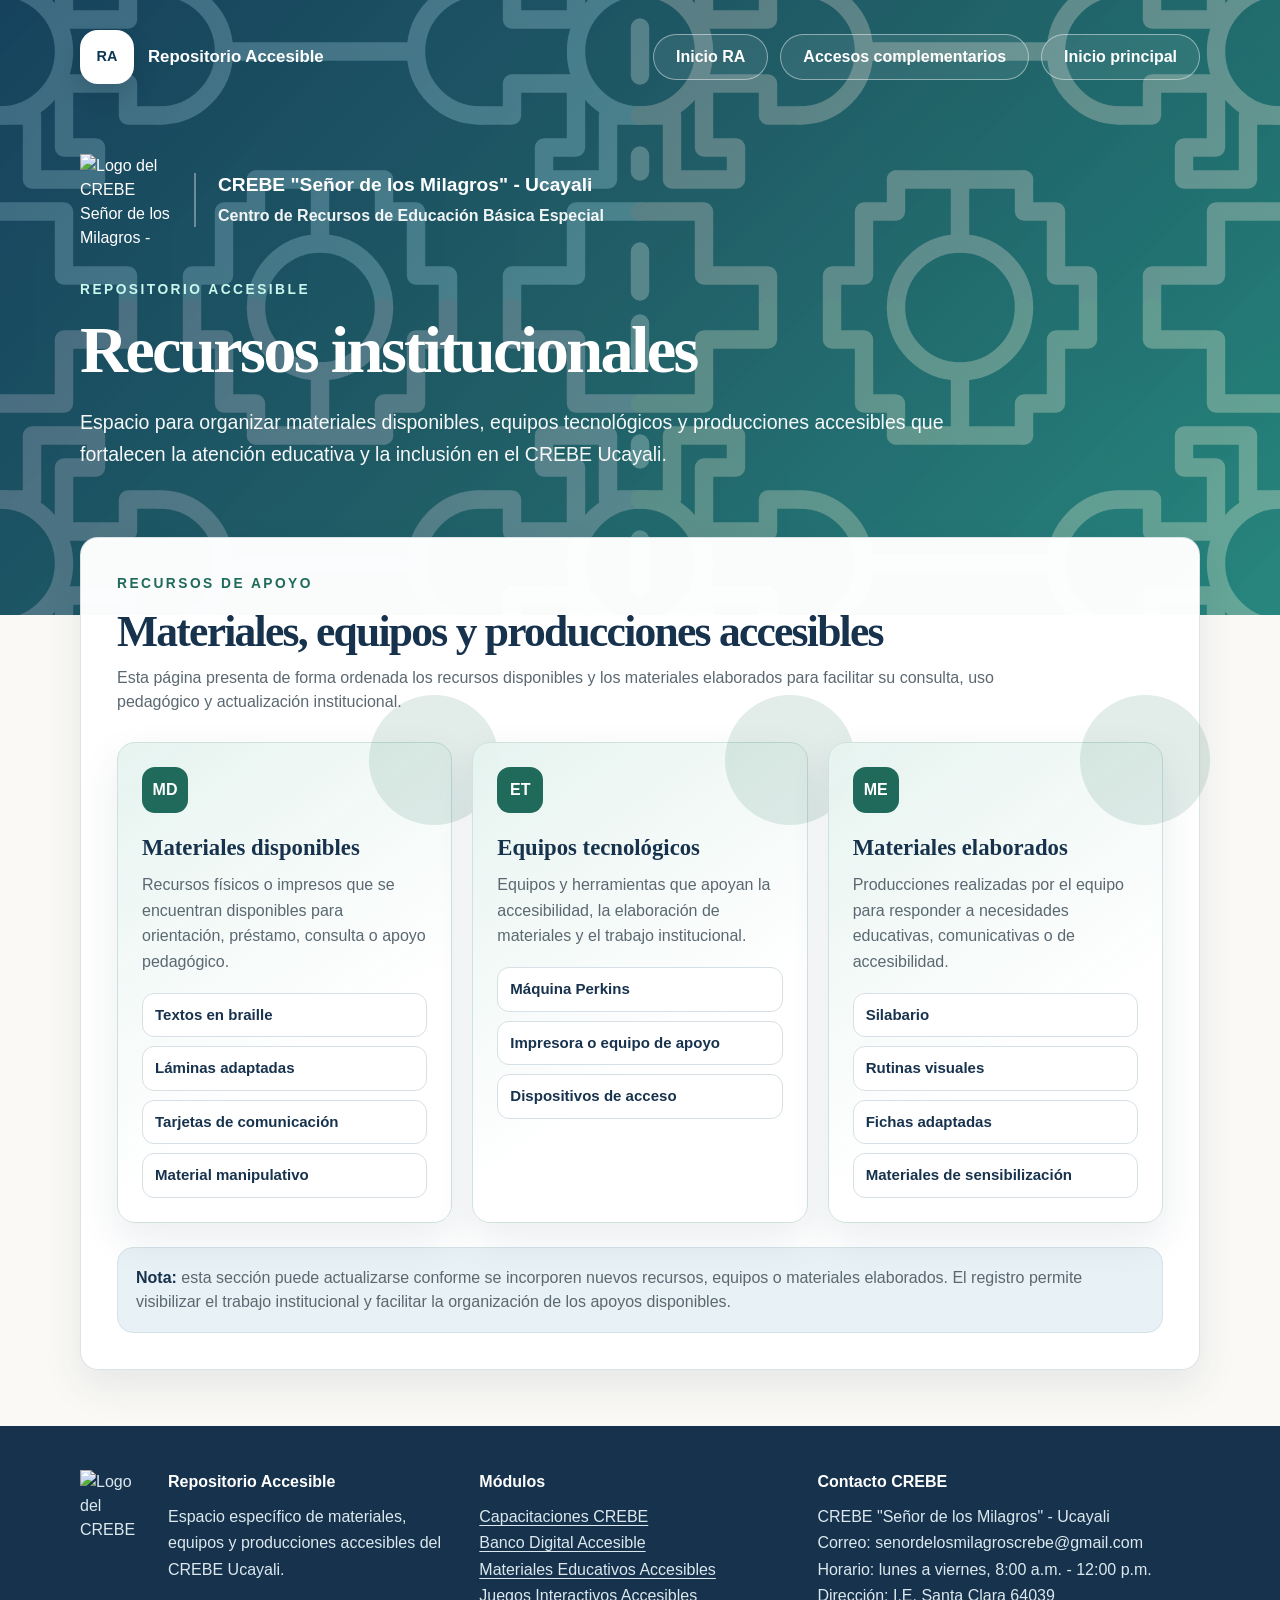
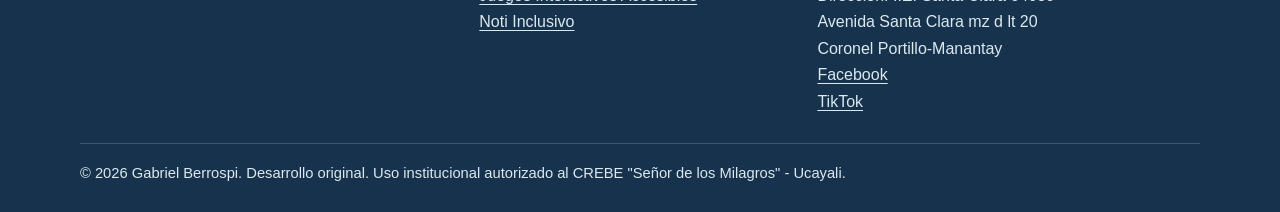
==== commit 5124a3fa: "Mover patrón SVG a la portada verde" ====
--- a/index.html
+++ b/index.html
@@ -6,10 +6,101 @@
   <meta name="description" content="Repositorio Accesible del CREBE Señor de los Milagros - Ucayali: materiales disponibles, equipos tecnológicos y materiales elaborados para la inclusión educativa.">
   <title>Repositorio Accesible | CREBE Ucayali</title>
   <link rel="stylesheet" href="estilos.css?v=1">
+  <style>
+    .cabecera {
+      position: relative;
+      isolation: isolate;
+      background: linear-gradient(135deg, rgba(11,53,80,.96) 0%, rgba(15,79,87,.93) 48%, rgba(15,118,110,.9) 100%);
+    }
+
+    .patron-portada {
+      position: absolute;
+      inset: 0;
+      z-index: 0;
+      overflow: hidden;
+      pointer-events: none;
+      opacity: .34;
+      mix-blend-mode: screen;
+    }
+
+    .patron-portada svg {
+      display: block;
+      width: 100%;
+      height: 100%;
+    }
+
+    .patron-portada::after {
+      position: absolute;
+      inset: 0;
+      content: "";
+      background: linear-gradient(90deg, rgba(11,53,80,.34), rgba(15,118,110,.12));
+    }
+
+    .cabecera .navegacion,
+    .cabecera .portada {
+      position: relative;
+      z-index: 1;
+    }
+  </style>
 </head>
 <body>
   <a class="salto-contenido" href="#contenido-principal">Ir al contenido</a>
   <header class="cabecera" id="inicio">
+    <div class="patron-portada" aria-hidden="true">
+      <svg viewBox="0 0 800 640" preserveAspectRatio="xMidYMid slice" xmlns="http://www.w3.org/2000/svg">
+        <defs>
+          <g id="geometric-tile" fill="none" stroke-width="11.5" stroke-linecap="round" stroke-linejoin="round">
+            <path d="M 100,120 A 40,40 0 0,1 100,200" />
+            <path d="M 140,160 L 260,160" />
+            <path d="M 300,200 A 40,40 0 0,1 300,120" />
+
+            <path d="M 0,120 A 40,40 0 0,1 0,200" />
+            <path d="M 0,120 L 20,120 L 20,80 L 60,80 L 60,100 L 40,100 L 40,140 L 80,140 L 80,120 L 100,120" />
+            <path d="M 0,200 L 20,200 L 20,240 L 60,240 L 60,220 L 40,220 L 40,180 L 80,180 L 80,200 L 100,200" />
+
+            <path d="M 400,200 A 40,40 0 0,1 400,120" />
+            <path d="M 400,120 L 380,120 L 380,80 L 340,80 L 340,100 L 360,100 L 360,140 L 320,140 L 320,120 L 300,120" />
+            <path d="M 400,200 L 380,200 L 380,240 L 340,240 L 340,220 L 360,220 L 360,180 L 320,180 L 320,200 L 300,200" />
+
+            <path d="M 160,0 A 40,40 0 0,0 240,0" />
+            <path d="M 200,40 L 200,80" />
+            <path d="M 160,80 L 240,80" />
+            <path d="M 160,80 L 160,60 L 140,60 L 140,20 L 120,20 L 120,0" />
+            <path d="M 240,80 L 240,60 L 260,60 L 260,20 L 280,20 L 280,0" />
+
+            <path d="M 160,320 A 40,40 0 0,1 240,320" />
+            <path d="M 200,280 L 200,240" />
+            <path d="M 160,240 L 240,240" />
+            <path d="M 160,240 L 160,260 L 140,260 L 140,300 L 120,300 L 120,320" />
+            <path d="M 240,240 L 240,260 L 260,260 L 260,300 L 280,300 L 280,320" />
+
+            <path d="M 0,60 L 40,60 L 40,20 L 80,20 L 80,0" />
+            <path d="M 0,260 L 40,260 L 40,300 L 80,300 L 80,320" />
+            <path d="M 400,60 L 360,60 L 360,20 L 320,20 L 320,0" />
+            <path d="M 400,260 L 360,260 L 360,300 L 320,300 L 320,320" />
+          </g>
+        </defs>
+
+        <use href="#geometric-tile" x="0" y="0" stroke="#c2e6f5" />
+        <use href="#geometric-tile" x="400" y="0" stroke="#fcdcca" />
+        <use href="#geometric-tile" x="0" y="320" stroke="#efccdd" />
+        <use href="#geometric-tile" x="400" y="320" stroke="#fbf1be" />
+
+        <g stroke="#f4efe7" stroke-width="11.5" stroke-linecap="round" stroke-linejoin="round">
+          <path d="M 400,10 L 400,35" />
+          <path d="M 400,85 L 400,95" />
+          <path d="M 400,145 L 400,175" />
+          <path d="M 400,225 L 400,235" />
+          <path d="M 400,285 L 400,310" />
+          <path d="M 400,330 L 400,355" />
+          <path d="M 400,405 L 400,415" />
+          <path d="M 400,465 L 400,495" />
+          <path d="M 400,545 L 400,555" />
+          <path d="M 400,605 L 400,630" />
+        </g>
+      </svg>
+    </div>
+
     <nav class="navegacion" aria-label="Navegación principal">
       <a class="marca" href="index.html" aria-label="Ir al Repositorio Accesible">
         <span class="marca-icono" aria-hidden="true">RA</span>
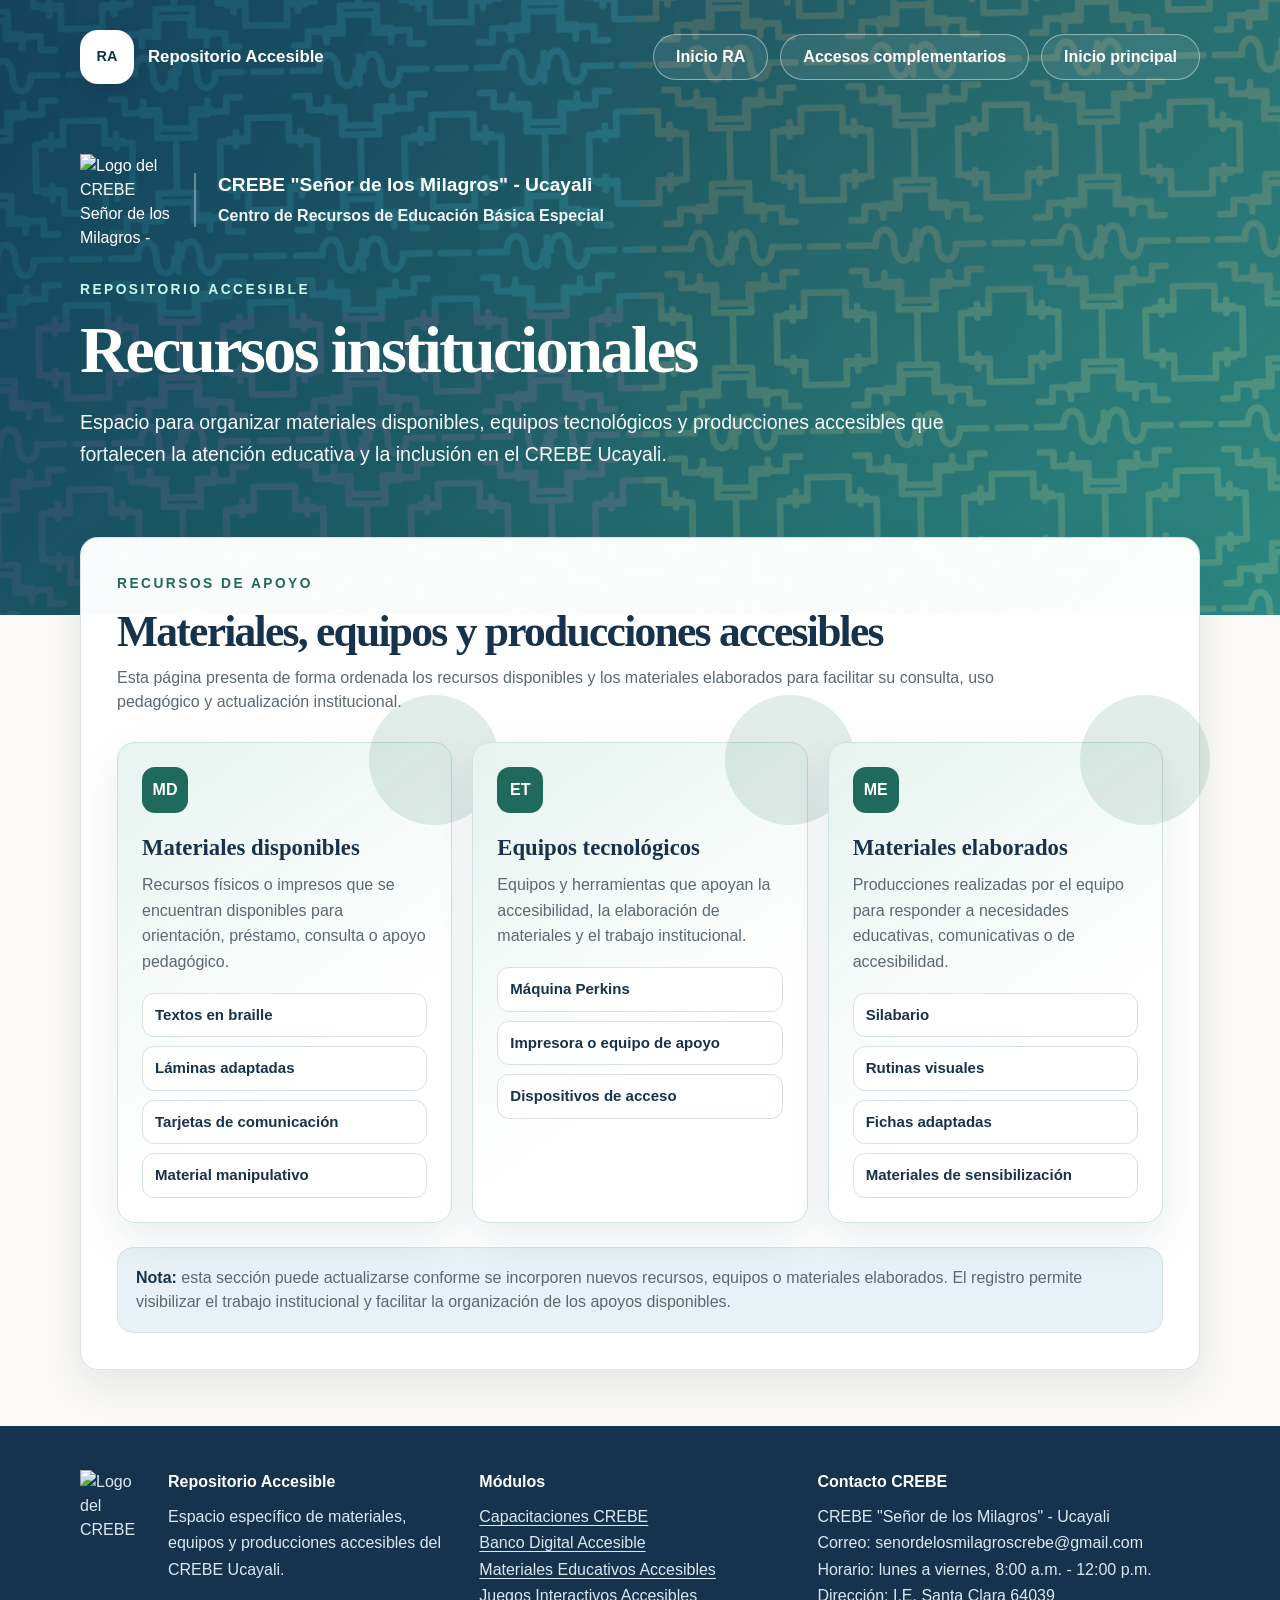
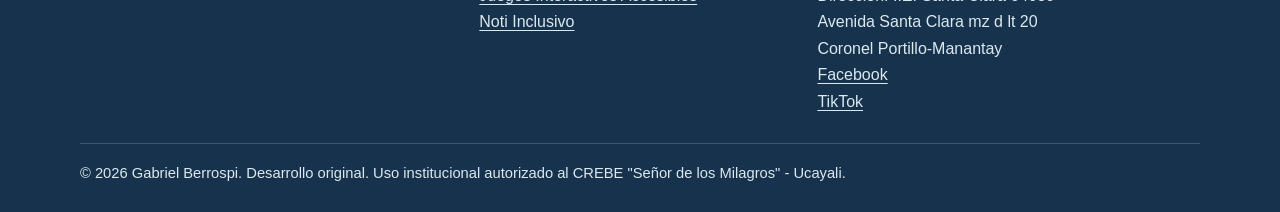
==== commit 27236247: "Agregar fondo shipibo en portada" ====
--- a/index.html
+++ b/index.html
@@ -10,30 +10,46 @@
     .cabecera {
       position: relative;
       isolation: isolate;
-      background: linear-gradient(135deg, rgba(11,53,80,.96) 0%, rgba(15,79,87,.93) 48%, rgba(15,118,110,.9) 100%);
+      overflow: hidden;
+      background: linear-gradient(135deg, rgba(11,53,80,.97) 0%, rgba(15,79,87,.94) 48%, rgba(15,118,110,.9) 100%);
     }
 
     .patron-portada {
       position: absolute;
-      inset: 0;
+      inset: -18%;
       z-index: 0;
       overflow: hidden;
       pointer-events: none;
-      opacity: .34;
+      opacity: .26;
       mix-blend-mode: screen;
+      transform: rotate(-1deg) scale(1.06);
+      transform-origin: center;
     }
 
     .patron-portada svg {
+      position: relative;
+      z-index: 0;
       display: block;
       width: 100%;
       height: 100%;
     }
 
+    .patron-portada::before {
+      position: absolute;
+      inset: 0;
+      z-index: 1;
+      content: "";
+      background:
+        radial-gradient(circle at 78% 42%, rgba(255,255,255,.18) 0%, rgba(255,255,255,.08) 28%, transparent 54%),
+        linear-gradient(90deg, rgba(5,36,55,.78) 0%, rgba(9,65,74,.42) 46%, rgba(15,118,110,.16) 100%);
+    }
+
     .patron-portada::after {
       position: absolute;
       inset: 0;
+      z-index: 2;
       content: "";
-      background: linear-gradient(90deg, rgba(11,53,80,.34), rgba(15,118,110,.12));
+      background: linear-gradient(180deg, rgba(255,255,255,.06) 0%, transparent 34%, rgba(0,0,0,.08) 100%);
     }
 
     .cabecera .navegacion,
@@ -47,57 +63,74 @@
   <a class="salto-contenido" href="#contenido-principal">Ir al contenido</a>
   <header class="cabecera" id="inicio">
     <div class="patron-portada" aria-hidden="true">
-      <svg viewBox="0 0 800 640" preserveAspectRatio="xMidYMid slice" xmlns="http://www.w3.org/2000/svg">
+      <svg viewBox="0 0 1600 900" preserveAspectRatio="xMidYMid slice" xmlns="http://www.w3.org/2000/svg">
         <defs>
-          <g id="geometric-tile" fill="none" stroke-width="11.5" stroke-linecap="round" stroke-linejoin="round">
-            <path d="M 100,120 A 40,40 0 0,1 100,200" />
-            <path d="M 140,160 L 260,160" />
-            <path d="M 300,200 A 40,40 0 0,1 300,120" />
-
-            <path d="M 0,120 A 40,40 0 0,1 0,200" />
-            <path d="M 0,120 L 20,120 L 20,80 L 60,80 L 60,100 L 40,100 L 40,140 L 80,140 L 80,120 L 100,120" />
-            <path d="M 0,200 L 20,200 L 20,240 L 60,240 L 60,220 L 40,220 L 40,180 L 80,180 L 80,200 L 100,200" />
-
-            <path d="M 400,200 A 40,40 0 0,1 400,120" />
-            <path d="M 400,120 L 380,120 L 380,80 L 340,80 L 340,100 L 360,100 L 360,140 L 320,140 L 320,120 L 300,120" />
-            <path d="M 400,200 L 380,200 L 380,240 L 340,240 L 340,220 L 360,220 L 360,180 L 320,180 L 320,200 L 300,200" />
-
-            <path d="M 160,0 A 40,40 0 0,0 240,0" />
-            <path d="M 200,40 L 200,80" />
-            <path d="M 160,80 L 240,80" />
-            <path d="M 160,80 L 160,60 L 140,60 L 140,20 L 120,20 L 120,0" />
-            <path d="M 240,80 L 240,60 L 260,60 L 260,20 L 280,20 L 280,0" />
-
-            <path d="M 160,320 A 40,40 0 0,1 240,320" />
-            <path d="M 200,280 L 200,240" />
-            <path d="M 160,240 L 240,240" />
-            <path d="M 160,240 L 160,260 L 140,260 L 140,300 L 120,300 L 120,320" />
-            <path d="M 240,240 L 240,260 L 260,260 L 260,300 L 280,300 L 280,320" />
-
-            <path d="M 0,60 L 40,60 L 40,20 L 80,20 L 80,0" />
-            <path d="M 0,260 L 40,260 L 40,300 L 80,300 L 80,320" />
-            <path d="M 400,60 L 360,60 L 360,20 L 320,20 L 320,0" />
-            <path d="M 400,260 L 360,260 L 360,300 L 320,300 L 320,320" />
+          <g id="trazo-shipibo" fill="none" stroke-width="5.8" stroke-linecap="round" stroke-linejoin="round">
+            <path d="M 0 40 H 18 V 20 H 42 V 0" />
+            <path d="M 160 40 H 142 V 20 H 118 V 0" />
+            <path d="M 0 120 H 18 V 140 H 42 V 160" />
+            <path d="M 160 120 H 142 V 140 H 118 V 160" />
+
+            <path d="M 22 80 H 45" />
+            <path d="M 115 80 H 138" />
+            <path d="M 45 80 C 45 62 61 62 61 80 C 61 98 77 98 77 80" />
+            <path d="M 83 80 C 83 62 99 62 99 80 C 99 98 115 98 115 80" />
+
+            <path d="M 50 48 H 66 V 32 H 80" />
+            <path d="M 110 48 H 94 V 32 H 80" />
+            <path d="M 50 112 H 66 V 128 H 80" />
+            <path d="M 110 112 H 94 V 128 H 80" />
+
+            <path d="M 80 0 V 24" />
+            <path d="M 80 136 V 160" />
+            <path d="M 68 24 H 92" />
+            <path d="M 68 136 H 92" />
+            <path d="M 64 24 V 44 H 52 V 56" />
+            <path d="M 96 24 V 44 H 108 V 56" />
+            <path d="M 64 136 V 116 H 52 V 104" />
+            <path d="M 96 136 V 116 H 108 V 104" />
+
+            <path d="M 24 58 H 36 V 46 H 48" />
+            <path d="M 24 102 H 36 V 114 H 48" />
+            <path d="M 136 58 H 124 V 46 H 112" />
+            <path d="M 136 102 H 124 V 114 H 112" />
+
+            <path d="M 22 22 H 34" />
+            <path d="M 28 16 V 28" />
+            <path d="M 126 22 H 138" />
+            <path d="M 132 16 V 28" />
+            <path d="M 22 138 H 34" />
+            <path d="M 28 132 V 144" />
+            <path d="M 126 138 H 138" />
+            <path d="M 132 132 V 144" />
+
+            <path d="M 0 80 H 12" />
+            <path d="M 148 80 H 160" />
+            <path d="M 80 68 V 92" />
           </g>
+
+          <pattern id="shipibo-celeste" width="160" height="160" patternUnits="userSpaceOnUse">
+            <rect width="160" height="160" fill="transparent" />
+            <use href="#trazo-shipibo" stroke="#49d5f5" />
+          </pattern>
+          <pattern id="shipibo-naranja" width="160" height="160" patternUnits="userSpaceOnUse">
+            <rect width="160" height="160" fill="transparent" />
+            <use href="#trazo-shipibo" stroke="#ff9d32" />
+          </pattern>
+          <pattern id="shipibo-fucsia" width="160" height="160" patternUnits="userSpaceOnUse">
+            <rect width="160" height="160" fill="transparent" />
+            <use href="#trazo-shipibo" stroke="#f04da8" />
+          </pattern>
+          <pattern id="shipibo-amarillo" width="160" height="160" patternUnits="userSpaceOnUse">
+            <rect width="160" height="160" fill="transparent" />
+            <use href="#trazo-shipibo" stroke="#ffe24d" />
+          </pattern>
         </defs>
 
-        <use href="#geometric-tile" x="0" y="0" stroke="#c2e6f5" />
-        <use href="#geometric-tile" x="400" y="0" stroke="#fcdcca" />
-        <use href="#geometric-tile" x="0" y="320" stroke="#efccdd" />
-        <use href="#geometric-tile" x="400" y="320" stroke="#fbf1be" />
-
-        <g stroke="#f4efe7" stroke-width="11.5" stroke-linecap="round" stroke-linejoin="round">
-          <path d="M 400,10 L 400,35" />
-          <path d="M 400,85 L 400,95" />
-          <path d="M 400,145 L 400,175" />
-          <path d="M 400,225 L 400,235" />
-          <path d="M 400,285 L 400,310" />
-          <path d="M 400,330 L 400,355" />
-          <path d="M 400,405 L 400,415" />
-          <path d="M 400,465 L 400,495" />
-          <path d="M 400,545 L 400,555" />
-          <path d="M 400,605 L 400,630" />
-        </g>
+        <rect x="0" y="0" width="800" height="450" fill="url(#shipibo-celeste)" />
+        <rect x="800" y="0" width="800" height="450" fill="url(#shipibo-naranja)" />
+        <rect x="0" y="450" width="800" height="450" fill="url(#shipibo-fucsia)" />
+        <rect x="800" y="450" width="800" height="450" fill="url(#shipibo-amarillo)" />
       </svg>
     </div>
 
@@ -301,4 +334,4 @@
     </div>
   </footer>
 </body>
-</html>+</html>
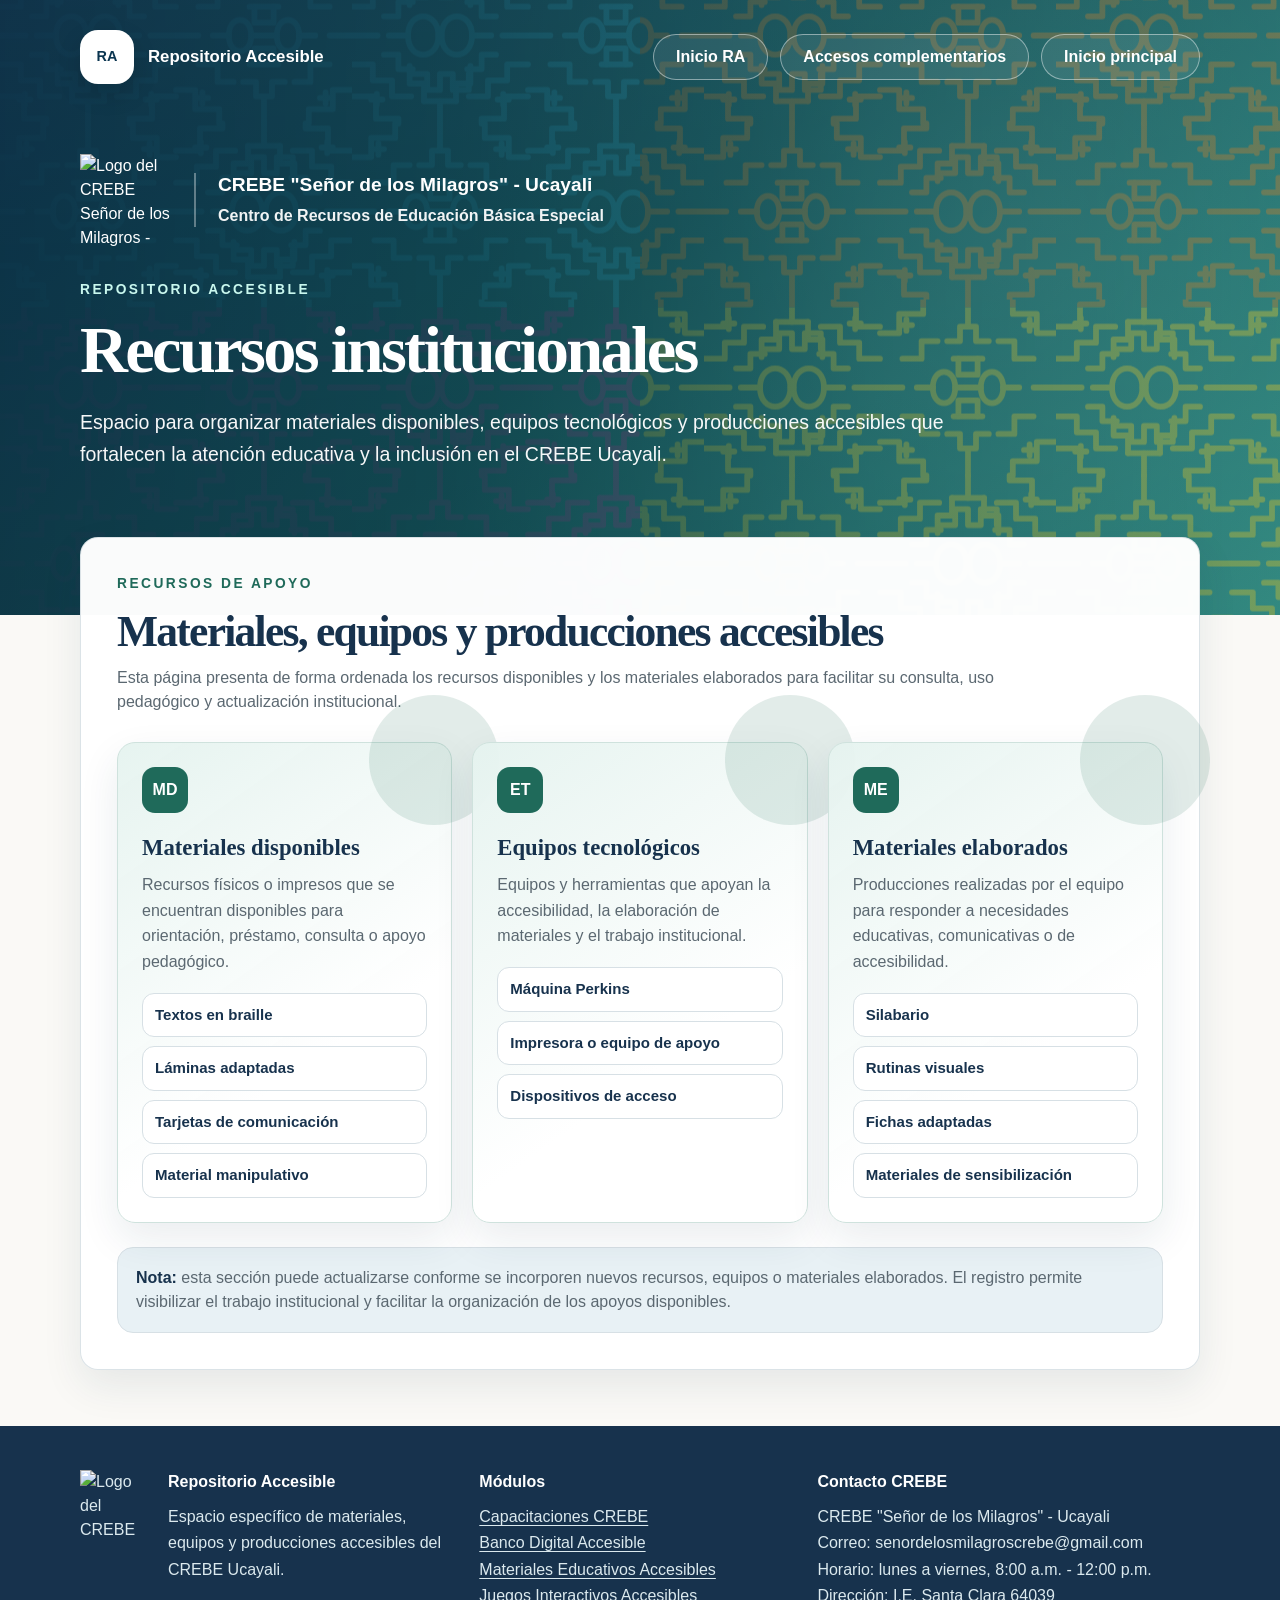
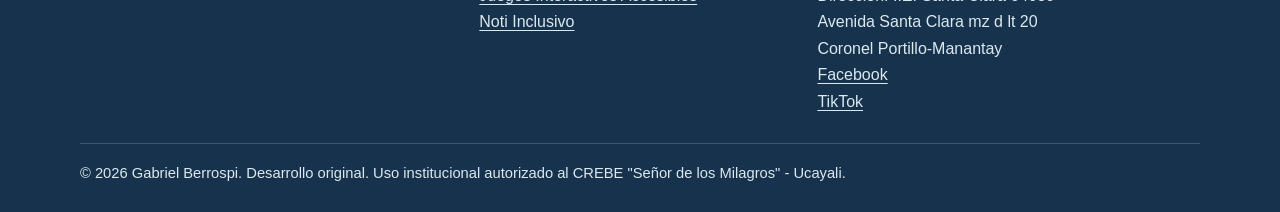
==== commit 2647d8be: "Mejorar patrón shipibo en portada" ====
--- a/index.html
+++ b/index.html
@@ -11,24 +11,19 @@
       position: relative;
       isolation: isolate;
       overflow: hidden;
-      background: linear-gradient(135deg, rgba(11,53,80,.97) 0%, rgba(15,79,87,.94) 48%, rgba(15,118,110,.9) 100%);
+      background: linear-gradient(135deg, rgba(11,53,80,.98) 0%, rgba(12,78,84,.95) 48%, rgba(31,132,122,.9) 100%);
     }
 
     .patron-portada {
       position: absolute;
-      inset: -18%;
+      inset: 0;
       z-index: 0;
       overflow: hidden;
       pointer-events: none;
-      opacity: .26;
-      mix-blend-mode: screen;
-      transform: rotate(-1deg) scale(1.06);
-      transform-origin: center;
+      opacity: .46;
     }
 
     .patron-portada svg {
-      position: relative;
-      z-index: 0;
       display: block;
       width: 100%;
       height: 100%;
@@ -40,8 +35,8 @@
       z-index: 1;
       content: "";
       background:
-        radial-gradient(circle at 78% 42%, rgba(255,255,255,.18) 0%, rgba(255,255,255,.08) 28%, transparent 54%),
-        linear-gradient(90deg, rgba(5,36,55,.78) 0%, rgba(9,65,74,.42) 46%, rgba(15,118,110,.16) 100%);
+        linear-gradient(90deg, rgba(6,35,54,.96) 0%, rgba(6,48,61,.78) 36%, rgba(10,82,82,.34) 68%, rgba(12,104,96,.16) 100%),
+        radial-gradient(circle at 79% 39%, rgba(255,255,255,.18) 0%, rgba(255,255,255,.08) 30%, transparent 58%);
     }
 
     .patron-portada::after {
@@ -49,7 +44,7 @@
       inset: 0;
       z-index: 2;
       content: "";
-      background: linear-gradient(180deg, rgba(255,255,255,.06) 0%, transparent 34%, rgba(0,0,0,.08) 100%);
+      background: linear-gradient(180deg, rgba(255,255,255,.04) 0%, transparent 42%, rgba(0,0,0,.08) 100%);
     }
 
     .cabecera .navegacion,
@@ -65,72 +60,134 @@
     <div class="patron-portada" aria-hidden="true">
       <svg viewBox="0 0 1600 900" preserveAspectRatio="xMidYMid slice" xmlns="http://www.w3.org/2000/svg">
         <defs>
-          <g id="trazo-shipibo" fill="none" stroke-width="5.8" stroke-linecap="round" stroke-linejoin="round">
-            <path d="M 0 40 H 18 V 20 H 42 V 0" />
-            <path d="M 160 40 H 142 V 20 H 118 V 0" />
-            <path d="M 0 120 H 18 V 140 H 42 V 160" />
-            <path d="M 160 120 H 142 V 140 H 118 V 160" />
-
-            <path d="M 22 80 H 45" />
-            <path d="M 115 80 H 138" />
-            <path d="M 45 80 C 45 62 61 62 61 80 C 61 98 77 98 77 80" />
-            <path d="M 83 80 C 83 62 99 62 99 80 C 99 98 115 98 115 80" />
-
-            <path d="M 50 48 H 66 V 32 H 80" />
-            <path d="M 110 48 H 94 V 32 H 80" />
-            <path d="M 50 112 H 66 V 128 H 80" />
-            <path d="M 110 112 H 94 V 128 H 80" />
-
-            <path d="M 80 0 V 24" />
-            <path d="M 80 136 V 160" />
-            <path d="M 68 24 H 92" />
-            <path d="M 68 136 H 92" />
-            <path d="M 64 24 V 44 H 52 V 56" />
-            <path d="M 96 24 V 44 H 108 V 56" />
-            <path d="M 64 136 V 116 H 52 V 104" />
-            <path d="M 96 136 V 116 H 108 V 104" />
-
-            <path d="M 24 58 H 36 V 46 H 48" />
-            <path d="M 24 102 H 36 V 114 H 48" />
-            <path d="M 136 58 H 124 V 46 H 112" />
-            <path d="M 136 102 H 124 V 114 H 112" />
-
-            <path d="M 22 22 H 34" />
-            <path d="M 28 16 V 28" />
-            <path d="M 126 22 H 138" />
-            <path d="M 132 16 V 28" />
-            <path d="M 22 138 H 34" />
-            <path d="M 28 132 V 144" />
-            <path d="M 126 138 H 138" />
-            <path d="M 132 132 V 144" />
-
-            <path d="M 0 80 H 12" />
-            <path d="M 148 80 H 160" />
-            <path d="M 80 68 V 92" />
+          <g id="motivo-shipibo" fill="none" stroke-width="7.2" stroke-linecap="round" stroke-linejoin="round">
+            <path d="M0 34 H30 V6 H58 V0" />
+            <path d="M220 34 H190 V6 H162 V0" />
+            <path d="M0 186 H30 V214 H58 V220" />
+            <path d="M220 186 H190 V214 H162 V220" />
+
+            <path d="M0 74 H26 V54 H50 V34 H74" />
+            <path d="M220 74 H194 V54 H170 V34 H146" />
+            <path d="M0 146 H26 V166 H50 V186 H74" />
+            <path d="M220 146 H194 V166 H170 V186 H146" />
+
+            <path d="M46 110 H70" />
+            <path d="M150 110 H174" />
+            <path d="M70 110 C70 78 108 78 108 110" />
+            <path d="M70 110 C70 142 108 142 108 110" />
+            <path d="M112 110 C112 78 150 78 150 110" />
+            <path d="M112 110 C112 142 150 142 150 110" />
+
+            <path d="M74 62 H94 V42 H110 V62 H126 V42 H146 V62" />
+            <path d="M74 158 H94 V178 H110 V158 H126 V178 H146 V158" />
+
+            <path d="M110 0 V28" />
+            <path d="M110 192 V220" />
+            <path d="M90 28 H130" />
+            <path d="M90 192 H130" />
+            <path d="M90 28 V50 H72 V72" />
+            <path d="M130 28 V50 H148 V72" />
+            <path d="M90 192 V170 H72 V148" />
+            <path d="M130 192 V170 H148 V148" />
+
+            <path d="M40 86 H58 V68 H76" />
+            <path d="M40 134 H58 V152 H76" />
+            <path d="M180 86 H162 V68 H144" />
+            <path d="M180 134 H162 V152 H144" />
+
+            <path d="M24 30 H38" />
+            <path d="M31 23 V37" />
+            <path d="M182 30 H196" />
+            <path d="M189 23 V37" />
+            <path d="M24 190 H38" />
+            <path d="M31 183 V197" />
+            <path d="M182 190 H196" />
+            <path d="M189 183 V197" />
+
+            <path d="M32 110 H0" />
+            <path d="M188 110 H220" />
           </g>
 
-          <pattern id="shipibo-celeste" width="160" height="160" patternUnits="userSpaceOnUse">
-            <rect width="160" height="160" fill="transparent" />
-            <use href="#trazo-shipibo" stroke="#49d5f5" />
+          <g id="motivo-shipibo-alterno" fill="none" stroke-width="7.2" stroke-linecap="round" stroke-linejoin="round">
+            <path d="M0 42 H24 V18 H54 V0" />
+            <path d="M220 42 H196 V18 H166 V0" />
+            <path d="M0 178 H24 V202 H54 V220" />
+            <path d="M220 178 H196 V202 H166 V220" />
+
+            <path d="M46 110 H66" />
+            <path d="M154 110 H174" />
+            <path d="M66 110 C66 84 94 84 94 110" />
+            <path d="M66 110 C66 136 94 136 94 110" />
+            <path d="M126 110 C126 84 154 84 154 110" />
+            <path d="M126 110 C126 136 154 136 154 110" />
+            <path d="M96 110 H124" />
+
+            <path d="M84 52 H100 V34 H120 V52 H136" />
+            <path d="M84 168 H100 V186 H120 V168 H136" />
+            <path d="M92 74 H128" />
+            <path d="M92 146 H128" />
+            <path d="M110 0 V32" />
+            <path d="M110 188 V220" />
+            <path d="M98 74 V94 H122 V74" />
+            <path d="M98 146 V126 H122 V146" />
+
+            <path d="M28 74 H52 V52 H72" />
+            <path d="M28 146 H52 V168 H72" />
+            <path d="M192 74 H168 V52 H148" />
+            <path d="M192 146 H168 V168 H148" />
+
+            <path d="M26 32 H40" />
+            <path d="M33 25 V39" />
+            <path d="M180 32 H194" />
+            <path d="M187 25 V39" />
+            <path d="M26 188 H40" />
+            <path d="M33 181 V195" />
+            <path d="M180 188 H194" />
+            <path d="M187 181 V195" />
+
+            <path d="M0 110 H28" />
+            <path d="M192 110 H220" />
+          </g>
+
+          <pattern id="patron-celeste" width="440" height="440" patternUnits="userSpaceOnUse">
+            <rect width="440" height="440" fill="transparent" />
+            <use href="#motivo-shipibo" stroke="#2bb7dc" x="0" y="0" />
+            <use href="#motivo-shipibo-alterno" stroke="#2bb7dc" x="220" y="0" />
+            <use href="#motivo-shipibo-alterno" stroke="#2bb7dc" x="0" y="220" />
+            <use href="#motivo-shipibo" stroke="#2bb7dc" x="220" y="220" />
           </pattern>
-          <pattern id="shipibo-naranja" width="160" height="160" patternUnits="userSpaceOnUse">
-            <rect width="160" height="160" fill="transparent" />
-            <use href="#trazo-shipibo" stroke="#ff9d32" />
+
+          <pattern id="patron-naranja" width="440" height="440" patternUnits="userSpaceOnUse">
+            <rect width="440" height="440" fill="transparent" />
+            <use href="#motivo-shipibo" stroke="#e47c19" x="0" y="0" />
+            <use href="#motivo-shipibo-alterno" stroke="#e47c19" x="220" y="0" />
+            <use href="#motivo-shipibo-alterno" stroke="#e47c19" x="0" y="220" />
+            <use href="#motivo-shipibo" stroke="#e47c19" x="220" y="220" />
           </pattern>
-          <pattern id="shipibo-fucsia" width="160" height="160" patternUnits="userSpaceOnUse">
-            <rect width="160" height="160" fill="transparent" />
-            <use href="#trazo-shipibo" stroke="#f04da8" />
+
+          <pattern id="patron-fucsia" width="440" height="440" patternUnits="userSpaceOnUse">
+            <rect width="440" height="440" fill="transparent" />
+            <use href="#motivo-shipibo" stroke="#c32788" x="0" y="0" />
+            <use href="#motivo-shipibo-alterno" stroke="#c32788" x="220" y="0" />
+            <use href="#motivo-shipibo-alterno" stroke="#c32788" x="0" y="220" />
+            <use href="#motivo-shipibo" stroke="#c32788" x="220" y="220" />
           </pattern>
-          <pattern id="shipibo-amarillo" width="160" height="160" patternUnits="userSpaceOnUse">
-            <rect width="160" height="160" fill="transparent" />
-            <use href="#trazo-shipibo" stroke="#ffe24d" />
+
+          <pattern id="patron-amarillo" width="440" height="440" patternUnits="userSpaceOnUse">
+            <rect width="440" height="440" fill="transparent" />
+            <use href="#motivo-shipibo" stroke="#ffd21c" x="0" y="0" />
+            <use href="#motivo-shipibo-alterno" stroke="#ffd21c" x="220" y="0" />
+            <use href="#motivo-shipibo-alterno" stroke="#ffd21c" x="0" y="220" />
+            <use href="#motivo-shipibo" stroke="#ffd21c" x="220" y="220" />
           </pattern>
         </defs>
 
-        <rect x="0" y="0" width="800" height="450" fill="url(#shipibo-celeste)" />
-        <rect x="800" y="0" width="800" height="450" fill="url(#shipibo-naranja)" />
-        <rect x="0" y="450" width="800" height="450" fill="url(#shipibo-fucsia)" />
-        <rect x="800" y="450" width="800" height="450" fill="url(#shipibo-amarillo)" />
+        <g opacity=".92">
+          <rect x="0" y="0" width="800" height="450" fill="url(#patron-celeste)" />
+          <rect x="800" y="0" width="800" height="450" fill="url(#patron-naranja)" />
+          <rect x="0" y="450" width="800" height="450" fill="url(#patron-fucsia)" />
+          <rect x="800" y="450" width="800" height="450" fill="url(#patron-amarillo)" />
+        </g>
       </svg>
     </div>
 
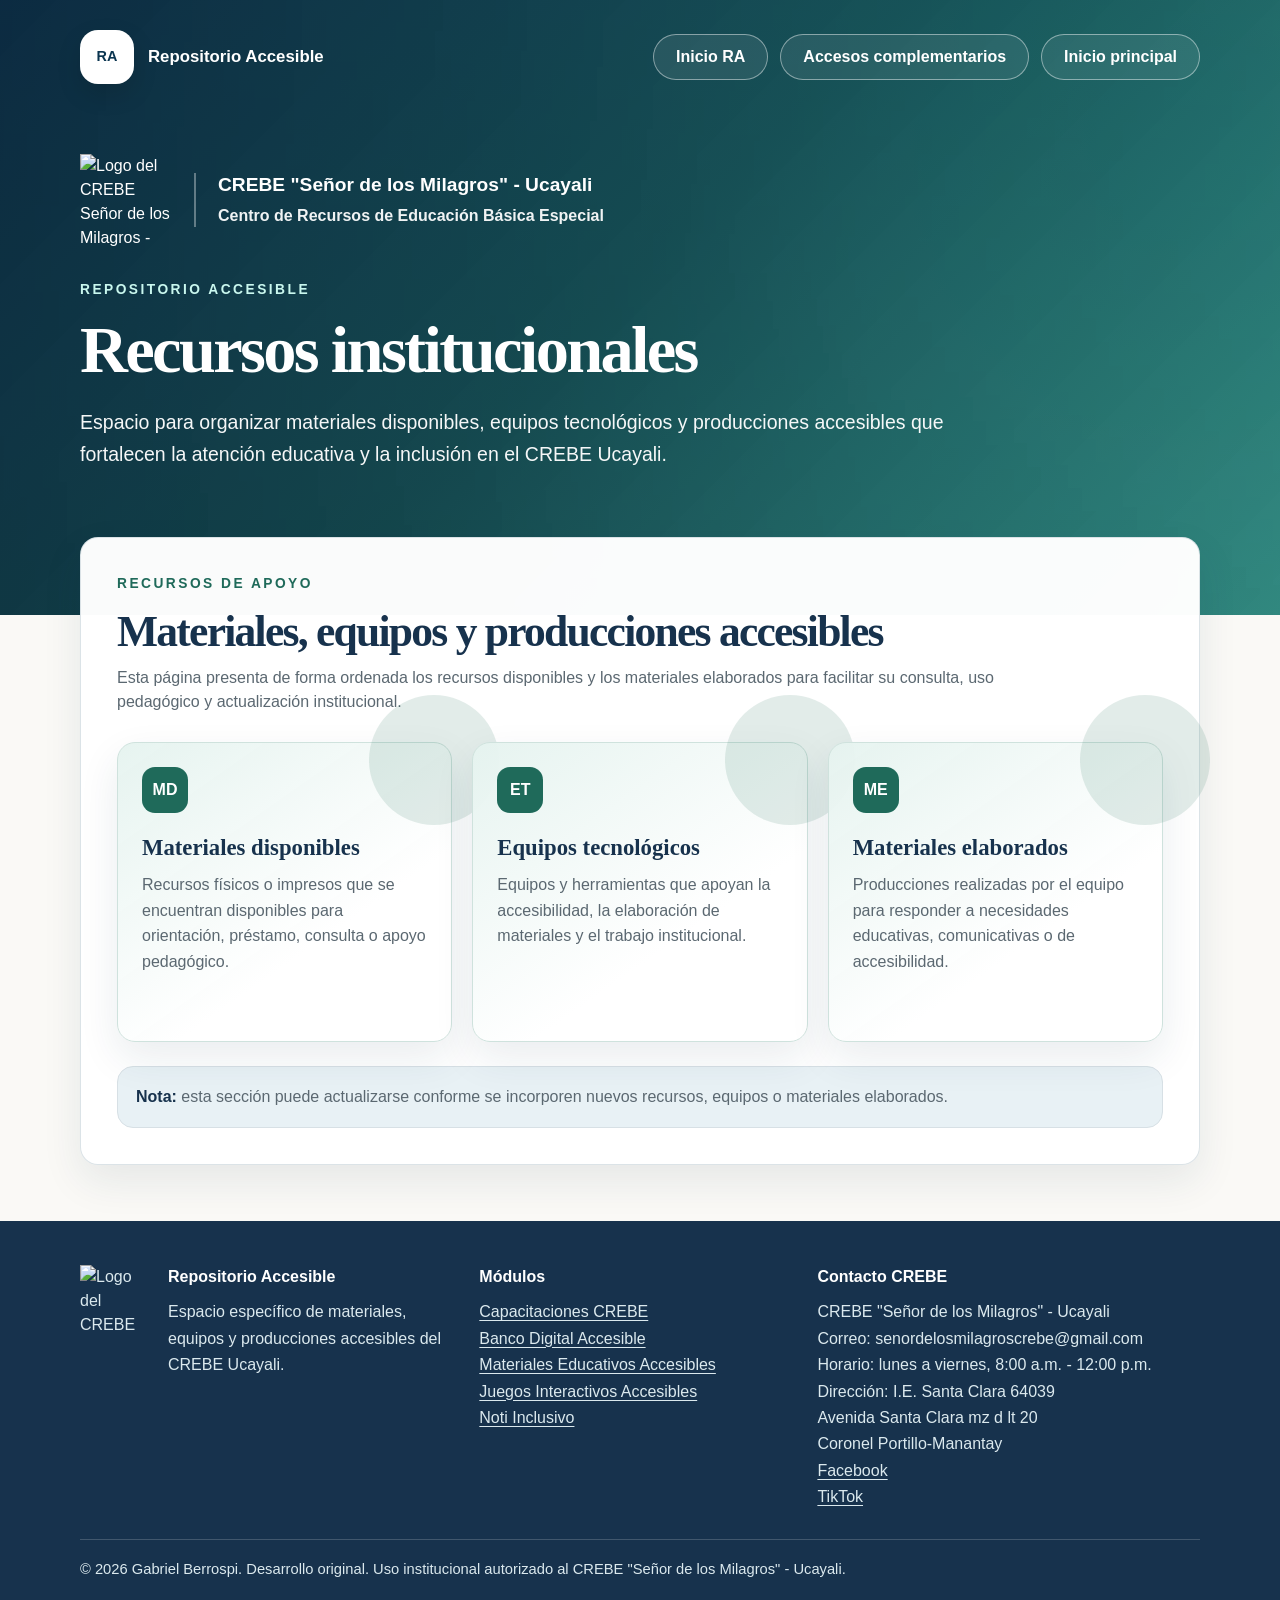
==== commit 8dda9f8f: "Forzar recarga de estilos del patrón" ====
--- a/index.html
+++ b/index.html
@@ -5,197 +5,21 @@
   <meta name="viewport" content="width=device-width, initial-scale=1">
   <meta name="description" content="Repositorio Accesible del CREBE Señor de los Milagros - Ucayali: materiales disponibles, equipos tecnológicos y materiales elaborados para la inclusión educativa.">
   <title>Repositorio Accesible | CREBE Ucayali</title>
-  <link rel="stylesheet" href="estilos.css?v=1">
+  <link rel="stylesheet" href="estilos.css?v=3">
   <style>
-    .cabecera {
-      position: relative;
-      isolation: isolate;
-      overflow: hidden;
-      background: linear-gradient(135deg, rgba(11,53,80,.98) 0%, rgba(12,78,84,.95) 48%, rgba(31,132,122,.9) 100%);
-    }
-
-    .patron-portada {
-      position: absolute;
-      inset: 0;
-      z-index: 0;
-      overflow: hidden;
-      pointer-events: none;
-      opacity: .46;
-    }
-
-    .patron-portada svg {
-      display: block;
-      width: 100%;
-      height: 100%;
-    }
-
-    .patron-portada::before {
-      position: absolute;
-      inset: 0;
-      z-index: 1;
-      content: "";
-      background:
-        linear-gradient(90deg, rgba(6,35,54,.96) 0%, rgba(6,48,61,.78) 36%, rgba(10,82,82,.34) 68%, rgba(12,104,96,.16) 100%),
-        radial-gradient(circle at 79% 39%, rgba(255,255,255,.18) 0%, rgba(255,255,255,.08) 30%, transparent 58%);
-    }
-
-    .patron-portada::after {
-      position: absolute;
-      inset: 0;
-      z-index: 2;
-      content: "";
-      background: linear-gradient(180deg, rgba(255,255,255,.04) 0%, transparent 42%, rgba(0,0,0,.08) 100%);
-    }
-
-    .cabecera .navegacion,
-    .cabecera .portada {
-      position: relative;
-      z-index: 1;
-    }
+    .cabecera{position:relative;isolation:isolate;overflow:hidden;background:linear-gradient(135deg,rgba(11,53,80,.98) 0%,rgba(12,78,84,.95) 48%,rgba(31,132,122,.9) 100%)}
+    .patron-portada{position:absolute;inset:0;z-index:0;overflow:hidden;pointer-events:none;background-image:url("patron-shipibo.png");background-repeat:repeat;background-size:560px auto;background-position:center top;opacity:.30;filter:saturate(1.15) contrast(1.08)}
+    .patron-portada::before{position:absolute;inset:0;content:"";background:linear-gradient(90deg,rgba(6,35,54,.74) 0%,rgba(6,48,61,.50) 38%,rgba(10,82,82,.28) 68%,rgba(12,104,96,.14) 100%)}
+    .patron-portada::after{position:absolute;inset:0;content:"";background:linear-gradient(180deg,rgba(255,255,255,.03) 0%,transparent 42%,rgba(0,0,0,.07) 100%)}
+    .cabecera .navegacion,.cabecera .portada{position:relative;z-index:1}
   </style>
 </head>
 <body>
   <a class="salto-contenido" href="#contenido-principal">Ir al contenido</a>
   <header class="cabecera" id="inicio">
-    <div class="patron-portada" aria-hidden="true">
-      <svg viewBox="0 0 1600 900" preserveAspectRatio="xMidYMid slice" xmlns="http://www.w3.org/2000/svg">
-        <defs>
-          <g id="motivo-shipibo" fill="none" stroke-width="7.2" stroke-linecap="round" stroke-linejoin="round">
-            <path d="M0 34 H30 V6 H58 V0" />
-            <path d="M220 34 H190 V6 H162 V0" />
-            <path d="M0 186 H30 V214 H58 V220" />
-            <path d="M220 186 H190 V214 H162 V220" />
-
-            <path d="M0 74 H26 V54 H50 V34 H74" />
-            <path d="M220 74 H194 V54 H170 V34 H146" />
-            <path d="M0 146 H26 V166 H50 V186 H74" />
-            <path d="M220 146 H194 V166 H170 V186 H146" />
-
-            <path d="M46 110 H70" />
-            <path d="M150 110 H174" />
-            <path d="M70 110 C70 78 108 78 108 110" />
-            <path d="M70 110 C70 142 108 142 108 110" />
-            <path d="M112 110 C112 78 150 78 150 110" />
-            <path d="M112 110 C112 142 150 142 150 110" />
-
-            <path d="M74 62 H94 V42 H110 V62 H126 V42 H146 V62" />
-            <path d="M74 158 H94 V178 H110 V158 H126 V178 H146 V158" />
-
-            <path d="M110 0 V28" />
-            <path d="M110 192 V220" />
-            <path d="M90 28 H130" />
-            <path d="M90 192 H130" />
-            <path d="M90 28 V50 H72 V72" />
-            <path d="M130 28 V50 H148 V72" />
-            <path d="M90 192 V170 H72 V148" />
-            <path d="M130 192 V170 H148 V148" />
-
-            <path d="M40 86 H58 V68 H76" />
-            <path d="M40 134 H58 V152 H76" />
-            <path d="M180 86 H162 V68 H144" />
-            <path d="M180 134 H162 V152 H144" />
-
-            <path d="M24 30 H38" />
-            <path d="M31 23 V37" />
-            <path d="M182 30 H196" />
-            <path d="M189 23 V37" />
-            <path d="M24 190 H38" />
-            <path d="M31 183 V197" />
-            <path d="M182 190 H196" />
-            <path d="M189 183 V197" />
-
-            <path d="M32 110 H0" />
-            <path d="M188 110 H220" />
-          </g>
-
-          <g id="motivo-shipibo-alterno" fill="none" stroke-width="7.2" stroke-linecap="round" stroke-linejoin="round">
-            <path d="M0 42 H24 V18 H54 V0" />
-            <path d="M220 42 H196 V18 H166 V0" />
-            <path d="M0 178 H24 V202 H54 V220" />
-            <path d="M220 178 H196 V202 H166 V220" />
-
-            <path d="M46 110 H66" />
-            <path d="M154 110 H174" />
-            <path d="M66 110 C66 84 94 84 94 110" />
-            <path d="M66 110 C66 136 94 136 94 110" />
-            <path d="M126 110 C126 84 154 84 154 110" />
-            <path d="M126 110 C126 136 154 136 154 110" />
-            <path d="M96 110 H124" />
-
-            <path d="M84 52 H100 V34 H120 V52 H136" />
-            <path d="M84 168 H100 V186 H120 V168 H136" />
-            <path d="M92 74 H128" />
-            <path d="M92 146 H128" />
-            <path d="M110 0 V32" />
-            <path d="M110 188 V220" />
-            <path d="M98 74 V94 H122 V74" />
-            <path d="M98 146 V126 H122 V146" />
-
-            <path d="M28 74 H52 V52 H72" />
-            <path d="M28 146 H52 V168 H72" />
-            <path d="M192 74 H168 V52 H148" />
-            <path d="M192 146 H168 V168 H148" />
-
-            <path d="M26 32 H40" />
-            <path d="M33 25 V39" />
-            <path d="M180 32 H194" />
-            <path d="M187 25 V39" />
-            <path d="M26 188 H40" />
-            <path d="M33 181 V195" />
-            <path d="M180 188 H194" />
-            <path d="M187 181 V195" />
-
-            <path d="M0 110 H28" />
-            <path d="M192 110 H220" />
-          </g>
-
-          <pattern id="patron-celeste" width="440" height="440" patternUnits="userSpaceOnUse">
-            <rect width="440" height="440" fill="transparent" />
-            <use href="#motivo-shipibo" stroke="#2bb7dc" x="0" y="0" />
-            <use href="#motivo-shipibo-alterno" stroke="#2bb7dc" x="220" y="0" />
-            <use href="#motivo-shipibo-alterno" stroke="#2bb7dc" x="0" y="220" />
-            <use href="#motivo-shipibo" stroke="#2bb7dc" x="220" y="220" />
-          </pattern>
-
-          <pattern id="patron-naranja" width="440" height="440" patternUnits="userSpaceOnUse">
-            <rect width="440" height="440" fill="transparent" />
-            <use href="#motivo-shipibo" stroke="#e47c19" x="0" y="0" />
-            <use href="#motivo-shipibo-alterno" stroke="#e47c19" x="220" y="0" />
-            <use href="#motivo-shipibo-alterno" stroke="#e47c19" x="0" y="220" />
-            <use href="#motivo-shipibo" stroke="#e47c19" x="220" y="220" />
-          </pattern>
-
-          <pattern id="patron-fucsia" width="440" height="440" patternUnits="userSpaceOnUse">
-            <rect width="440" height="440" fill="transparent" />
-            <use href="#motivo-shipibo" stroke="#c32788" x="0" y="0" />
-            <use href="#motivo-shipibo-alterno" stroke="#c32788" x="220" y="0" />
-            <use href="#motivo-shipibo-alterno" stroke="#c32788" x="0" y="220" />
-            <use href="#motivo-shipibo" stroke="#c32788" x="220" y="220" />
-          </pattern>
-
-          <pattern id="patron-amarillo" width="440" height="440" patternUnits="userSpaceOnUse">
-            <rect width="440" height="440" fill="transparent" />
-            <use href="#motivo-shipibo" stroke="#ffd21c" x="0" y="0" />
-            <use href="#motivo-shipibo-alterno" stroke="#ffd21c" x="220" y="0" />
-            <use href="#motivo-shipibo-alterno" stroke="#ffd21c" x="0" y="220" />
-            <use href="#motivo-shipibo" stroke="#ffd21c" x="220" y="220" />
-          </pattern>
-        </defs>
-
-        <g opacity=".92">
-          <rect x="0" y="0" width="800" height="450" fill="url(#patron-celeste)" />
-          <rect x="800" y="0" width="800" height="450" fill="url(#patron-naranja)" />
-          <rect x="0" y="450" width="800" height="450" fill="url(#patron-fucsia)" />
-          <rect x="800" y="450" width="800" height="450" fill="url(#patron-amarillo)" />
-        </g>
-      </svg>
-    </div>
-
+    <div class="patron-portada" aria-hidden="true"></div>
     <nav class="navegacion" aria-label="Navegación principal">
-      <a class="marca" href="index.html" aria-label="Ir al Repositorio Accesible">
-        <span class="marca-icono" aria-hidden="true">RA</span>
-        <span>Repositorio Accesible</span>
-      </a>
+      <a class="marca" href="index.html" aria-label="Ir al Repositorio Accesible"><span class="marca-icono" aria-hidden="true">RA</span><span>Repositorio Accesible</span></a>
       <div class="enlaces-superiores">
         <a class="enlace-cabecera" href="index.html">Inicio RA</a>
         <a class="enlace-cabecera" href="https://gabriel-lsp.github.io/accesos-complementarios/">Accesos complementarios</a>
@@ -220,175 +44,23 @@
       <div class="panel-encabezado">
         <p class="seccion-etiqueta">Recursos de apoyo</p>
         <h2 id="titulo-recursos">Materiales, equipos y producciones accesibles</h2>
-        <p class="descripcion-panel">Esta página presenta de forma ordenada los recursos disponibles y los materiales elaborados para facilitar su consulta, uso pedagógico y actualización institucional.
-        </p>
+        <p class="descripcion-panel">Esta página presenta de forma ordenada los recursos disponibles y los materiales elaborados para facilitar su consulta, uso pedagógico y actualización institucional.</p>
       </div>
       <div class="grid-recursos">
-        <article class="tarjeta-recurso">
-          <span class="numero-recurso">MD</span>
-          <h3>Materiales disponibles</h3>
-          <p>Recursos físicos o impresos que se encuentran disponibles para orientación, préstamo, consulta o apoyo pedagógico.</p>
-          <ul class="lista-ejemplos">
-            <li class="item-recurso" tabindex="0">Textos en braille
-              <div class="recuadro-detalle" role="tooltip">
-                <img src="https://placehold.co/600x360/e5f3ef/17324d?text=Textos+en+braille" alt="Imagen referencial de textos en braille">
-                <div class="detalle-texto">
-                  <strong>Textos en braille</strong>
-                  <span>Material de lectura accesible para orientación, consulta y apoyo a estudiantes con discapacidad visual.</span>
-                </div>
-              </div>
-            </li>
-            <li class="item-recurso" tabindex="0">Láminas adaptadas
-              <div class="recuadro-detalle" role="tooltip">
-                <img src="https://placehold.co/600x360/e5f3ef/17324d?text=L%C3%A1minas+adaptadas" alt="Imagen referencial de láminas adaptadas">
-                <div class="detalle-texto"><strong>Láminas adaptadas</strong>
-                  <span>Material visual o impreso adaptado para apoyar la comprensión de contenidos, rutinas o actividades educativas.</span>
-                </div>
-              </div>
-            </li>
-            <li class="item-recurso" tabindex="0">Tarjetas de comunicación
-              <div class="recuadro-detalle" role="tooltip">
-                <img src="https://placehold.co/600x360/e5f3ef/17324d?text=Tarjetas+de+comunicaci%C3%B3n" alt="Imagen referencial de tarjetas de comunicación">
-                <div class="detalle-texto">
-                  <strong>Tarjetas de comunicación</strong>
-                  <span>Apoyos visuales para facilitar la expresión, elección, anticipación y participación de estudiantes con necesidades comunicativas.</span>
-                </div>
-              </div>
-            </li>
-            <li class="item-recurso" tabindex="0">Material manipulativo
-              <div class="recuadro-detalle" role="tooltip">
-                <img src="https://placehold.co/600x360/e5f3ef/17324d?text=Material+manipulativo" alt="Imagen referencial de material manipulativo">
-                <div class="detalle-texto">
-                  <strong>Material manipulativo</strong>
-                  <span>Recursos concretos para favorecer la exploración, clasificación, asociación y aprendizaje mediante experiencias prácticas.</span>
-                </div>
-              </div>
-            </li>
-          </ul>
-        </article>
-        <article class="tarjeta-recurso">
-          <span class="numero-recurso">ET</span>
-          <h3>Equipos tecnológicos</h3>
-          <p>Equipos y herramientas que apoyan la accesibilidad, la elaboración de materiales y el trabajo institucional.</p>
-          <ul class="lista-ejemplos">
-            <li class="item-recurso" tabindex="0">Máquina Perkins
-              <div class="recuadro-detalle" role="tooltip">
-                <img src="https://placehold.co/600x360/e5f3ef/17324d?text=M%C3%A1quina+Perkins" alt="Imagen referencial de máquina Perkins">
-                <div class="detalle-texto">
-                  <strong>Máquina Perkins</strong>
-                  <span>Equipo utilizado para la escritura en braille y la producción de materiales accesibles.</span>
-                </div>
-              </div>
-            </li>
-            <li class="item-recurso" tabindex="0">Impresora o equipo de apoyo
-              <div class="recuadro-detalle" role="tooltip">
-                <img src="https://placehold.co/600x360/e5f3ef/17324d?text=Equipo+de+apoyo" alt="Imagen referencial de equipo de apoyo">
-                <div class="detalle-texto">
-                  <strong>Impresora o equipo de apoyo</strong>
-                  <span>Herramienta tecnológica para elaborar, adaptar o reproducir materiales de uso pedagógico e institucional.</span>
-                </div>
-              </div>
-            </li>
-            <li class="item-recurso" tabindex="0">Dispositivos de acceso
-              <div class="recuadro-detalle" role="tooltip">
-                <img src="https://placehold.co/600x360/e5f3ef/17324d?text=Dispositivos+de+acceso" alt="Imagen referencial de dispositivos de acceso">
-                <div class="detalle-texto">
-                  <strong>Dispositivos de acceso</strong>
-                  <span>Apoyos tecnológicos que facilitan la participación, comunicación o interacción con materiales digitales y educativos.</span>
-                </div>
-              </div>
-            </li>
-          </ul>
-        </article>
-        <article class="tarjeta-recurso">
-          <span class="numero-recurso">ME</span>
-          <h3>Materiales elaborados</h3>
-          <p>Producciones realizadas por el equipo para responder a necesidades educativas, comunicativas o de accesibilidad.
-          </p>
-          <ul class="lista-ejemplos">
-            <li class="item-recurso" tabindex="0">Silabario
-              <div class="recuadro-detalle" role="tooltip">
-                <img src="https://placehold.co/600x360/e5f3ef/17324d?text=Silabario" alt="Imagen referencial de silabario">
-                <div class="detalle-texto">
-                  <strong>Silabario</strong>
-                  <span>Material elaborado para apoyar el reconocimiento de sílabas, conciencia fonológica y procesos iniciales de lectura.</span>
-                </div>
-              </div>
-            </li>
-            <li class="item-recurso" tabindex="0">Rutinas visuales
-              <div class="recuadro-detalle" role="tooltip">
-                <img src="https://placehold.co/600x360/e5f3ef/17324d?text=Rutinas+visuales" alt="Imagen referencial de rutinas visuales">
-                <div class="detalle-texto">
-                  <strong>Rutinas visuales</strong>
-                  <span>Secuencias de apoyo para anticipar actividades, organizar tiempos y favorecer mayor comprensión de las tareas diarias.</span>
-                </div>
-              </div>
-            </li>
-            <li class="item-recurso" tabindex="0">Fichas adaptadas
-              <div class="recuadro-detalle" role="tooltip">
-                <img src="https://placehold.co/600x360/e5f3ef/17324d?text=Fichas+adaptadas" alt="Imagen referencial de fichas adaptadas">
-                <div class="detalle-texto">
-                  <strong>Fichas adaptadas</strong>
-                  <span>Materiales pedagógicos ajustados en estructura, lenguaje, contraste o apoyo visual según las necesidades educativas.</span>
-                </div>
-              </div>
-            </li>
-            <li class="item-recurso" tabindex="0">Materiales de sensibilización
-              <div class="recuadro-detalle" role="tooltip">
-                <img src="https://placehold.co/600x360/e5f3ef/17324d?text=Sensibilizaci%C3%B3n" alt="Imagen referencial de materiales de sensibilización">
-                <div class="detalle-texto">
-                  <strong>Materiales de sensibilización</strong>
-                  <span>Recursos elaborados para promover la comprensión, participación y valoración de la inclusión educativa.</span>
-                </div>
-              </div>
-            </li>
-          </ul>
-        </article>
+        <article class="tarjeta-recurso"><span class="numero-recurso">MD</span><h3>Materiales disponibles</h3><p>Recursos físicos o impresos que se encuentran disponibles para orientación, préstamo, consulta o apoyo pedagógico.</p></article>
+        <article class="tarjeta-recurso"><span class="numero-recurso">ET</span><h3>Equipos tecnológicos</h3><p>Equipos y herramientas que apoyan la accesibilidad, la elaboración de materiales y el trabajo institucional.</p></article>
+        <article class="tarjeta-recurso"><span class="numero-recurso">ME</span><h3>Materiales elaborados</h3><p>Producciones realizadas por el equipo para responder a necesidades educativas, comunicativas o de accesibilidad.</p></article>
       </div>
-      <div class="nota-inferior">
-        <strong>Nota:</strong> esta sección puede actualizarse conforme se incorporen nuevos recursos, equipos o materiales elaborados. El registro permite visibilizar el trabajo institucional y facilitar la organización de los apoyos disponibles.
-      </div>
+      <div class="nota-inferior"><strong>Nota:</strong> esta sección puede actualizarse conforme se incorporen nuevos recursos, equipos o materiales elaborados.</div>
     </section>
   </main>
   <footer>
     <div class="footer-contenido">
-      <div class="footer-bloque footer-identidad">
-        <img class="logo-footer" src="https://gabriel-lsp.github.io/banco-digital-accesible/logo-crebe.png" alt="Logo del CREBE Señor de los Milagros - Ucayali">
-        <div>
-          <h2>Repositorio Accesible</h2>
-          <p>Espacio específico de materiales, equipos y producciones accesibles del CREBE Ucayali.</p>
-        </div>
-      </div>
-
-      <div class="footer-bloque">
-        <h2>Módulos</h2>
-        <p>
-          <a href="https://gabriel-lsp.github.io/capacitaciones-crebe-ucayali/">Capacitaciones CREBE</a><br>
-          <a href="https://gabriel-lsp.github.io/banco-digital-accesible/">Banco Digital Accesible</a><br>
-          <a href="https://gabriel-lsp.github.io/materiales-educativos-accesibles/">Materiales Educativos Accesibles</a><br>
-          <a href="https://gabriel-lsp.github.io/juegos-interactivos-accesibles/">Juegos Interactivos Accesibles</a><br>
-          <a href="https://gabriel-lsp.github.io/noti-inclusivos/">Noti Inclusivo</a>
-        </p>
-      </div>
-
-      <div class="footer-bloque">
-        <h2>Contacto CREBE</h2>
-        <p>
-          CREBE "Señor de los Milagros" - Ucayali<br>
-          Correo: senordelosmilagroscrebe@gmail.com<br>
-          Horario: lunes a viernes, 8:00 a.m. - 12:00 p.m.<br>
-          Dirección: I.E. Santa Clara 64039<br>
-          Avenida Santa Clara mz d lt 20<br>
-          Coronel Portillo-Manantay<br>
-          <a href="https://www.facebook.com/CREBESM" target="_blank" rel="noopener noreferrer">Facebook</a><br>
-          <a href="https://www.tiktok.com/@crebe.sm.ucayali?_r=1&_t=ZS-97Qjebz1I0b" target="_blank" rel="noopener noreferrer">TikTok</a>
-        </p>
-      </div>
+      <div class="footer-bloque footer-identidad"><img class="logo-footer" src="https://gabriel-lsp.github.io/banco-digital-accesible/logo-crebe.png" alt="Logo del CREBE Señor de los Milagros - Ucayali"><div><h2>Repositorio Accesible</h2><p>Espacio específico de materiales, equipos y producciones accesibles del CREBE Ucayali.</p></div></div>
+      <div class="footer-bloque"><h2>Módulos</h2><p><a href="https://gabriel-lsp.github.io/capacitaciones-crebe-ucayali/">Capacitaciones CREBE</a><br><a href="https://gabriel-lsp.github.io/banco-digital-accesible/">Banco Digital Accesible</a><br><a href="https://gabriel-lsp.github.io/materiales-educativos-accesibles/">Materiales Educativos Accesibles</a><br><a href="https://gabriel-lsp.github.io/juegos-interactivos-accesibles/">Juegos Interactivos Accesibles</a><br><a href="https://gabriel-lsp.github.io/noti-inclusivos/">Noti Inclusivo</a></p></div>
+      <div class="footer-bloque"><h2>Contacto CREBE</h2><p>CREBE "Señor de los Milagros" - Ucayali<br>Correo: senordelosmilagroscrebe@gmail.com<br>Horario: lunes a viernes, 8:00 a.m. - 12:00 p.m.<br>Dirección: I.E. Santa Clara 64039<br>Avenida Santa Clara mz d lt 20<br>Coronel Portillo-Manantay<br><a href="https://www.facebook.com/CREBESM" target="_blank" rel="noopener noreferrer">Facebook</a><br><a href="https://www.tiktok.com/@crebe.sm.ucayali" target="_blank" rel="noopener noreferrer">TikTok</a></p></div>
     </div>
-
-    <div class="footer-final">
-      <p>© 2026 Gabriel Berrospi. Desarrollo original. Uso institucional autorizado al CREBE "Señor de los Milagros" - Ucayali.</p>
-    </div>
+    <div class="footer-final"><p>© 2026 Gabriel Berrospi. Desarrollo original. Uso institucional autorizado al CREBE "Señor de los Milagros" - Ucayali.</p></div>
   </footer>
 </body>
 </html>
--- a/estilos.css
+++ b/estilos.css
@@ -56,5 +56,11 @@
 .logo-footer{display:block;width:72px;max-width:72px;height:auto;max-height:72px;object-fit:contain;flex-shrink:0}
 .footer-final{max-width:1120px;margin:28px auto 0;padding-top:18px;border-top:1px solid rgba(255,255,255,.18)}
 .footer-final p{margin:0;color:#dbe9ee;font-size:.92rem}
+
+.patron-portada{background-image:url("patron-shipibo.png")!important;background-repeat:repeat!important;background-size:640px auto!important;background-position:center top!important;opacity:.42!important;mix-blend-mode:multiply!important;filter:saturate(1.45) contrast(1.18)!important}
+.patron-portada svg{display:none!important}
+.patron-portada::before{background:linear-gradient(90deg,rgba(6,35,54,.72) 0%,rgba(6,48,61,.48) 38%,rgba(10,82,82,.24) 68%,rgba(12,104,96,.12) 100%)!important}
+.patron-portada::after{background:linear-gradient(180deg,rgba(255,255,255,.03) 0%,transparent 42%,rgba(0,0,0,.07) 100%)!important}
+
 @media(max-width:980px){.grid-recursos,.footer-contenido{grid-template-columns:1fr}.tarjeta-recurso:nth-child(3n) .recuadro-detalle{left:50%;right:auto}.recuadro-detalle{position:fixed;left:50%;top:50%;right:auto;bottom:auto;grid-template-columns:1fr;width:min(440px,92vw);max-height:82vh;overflow:auto;transform:translate(-50%,-46%)}.item-recurso:hover .recuadro-detalle,.item-recurso:focus .recuadro-detalle{transform:translate(-50%,-50%)}}
-@media(max-width:640px){.cabecera{padding:26px 18px 116px}.navegacion{align-items:flex-start;flex-direction:column}.enlaces-superiores{justify-content:flex-start}.portada{margin-top:54px}.bloque-institucional{gap:16px;margin-bottom:28px}.texto-institucional{padding-left:16px}.nombre-institucional{font-size:1rem}.detalle-institucional{font-size:.9rem}.logo-crebe{width:80px;max-width:80px;height:80px;max-height:80px}main{width:min(100% - 28px,1120px)}.recuadro-detalle{width:min(420px,92vw)}.footer-identidad{flex-direction:column}.logo-footer{width:60px;max-width:60px}}+@media(max-width:640px){.cabecera{padding:26px 18px 116px}.navegacion{align-items:flex-start;flex-direction:column}.enlaces-superiores{justify-content:flex-start}.portada{margin-top:54px}.bloque-institucional{gap:16px;margin-bottom:28px}.texto-institucional{padding-left:16px}.nombre-institucional{font-size:1rem}.detalle-institucional{font-size:.9rem}.logo-crebe{width:80px;max-width:80px;height:80px;max-height:80px}main{width:min(100% - 28px,1120px)}.recuadro-detalle{width:min(420px,92vw)}.footer-identidad{flex-direction:column}.logo-footer{width:60px;max-width:60px}.patron-portada{background-size:520px auto!important;opacity:.34!important}}
